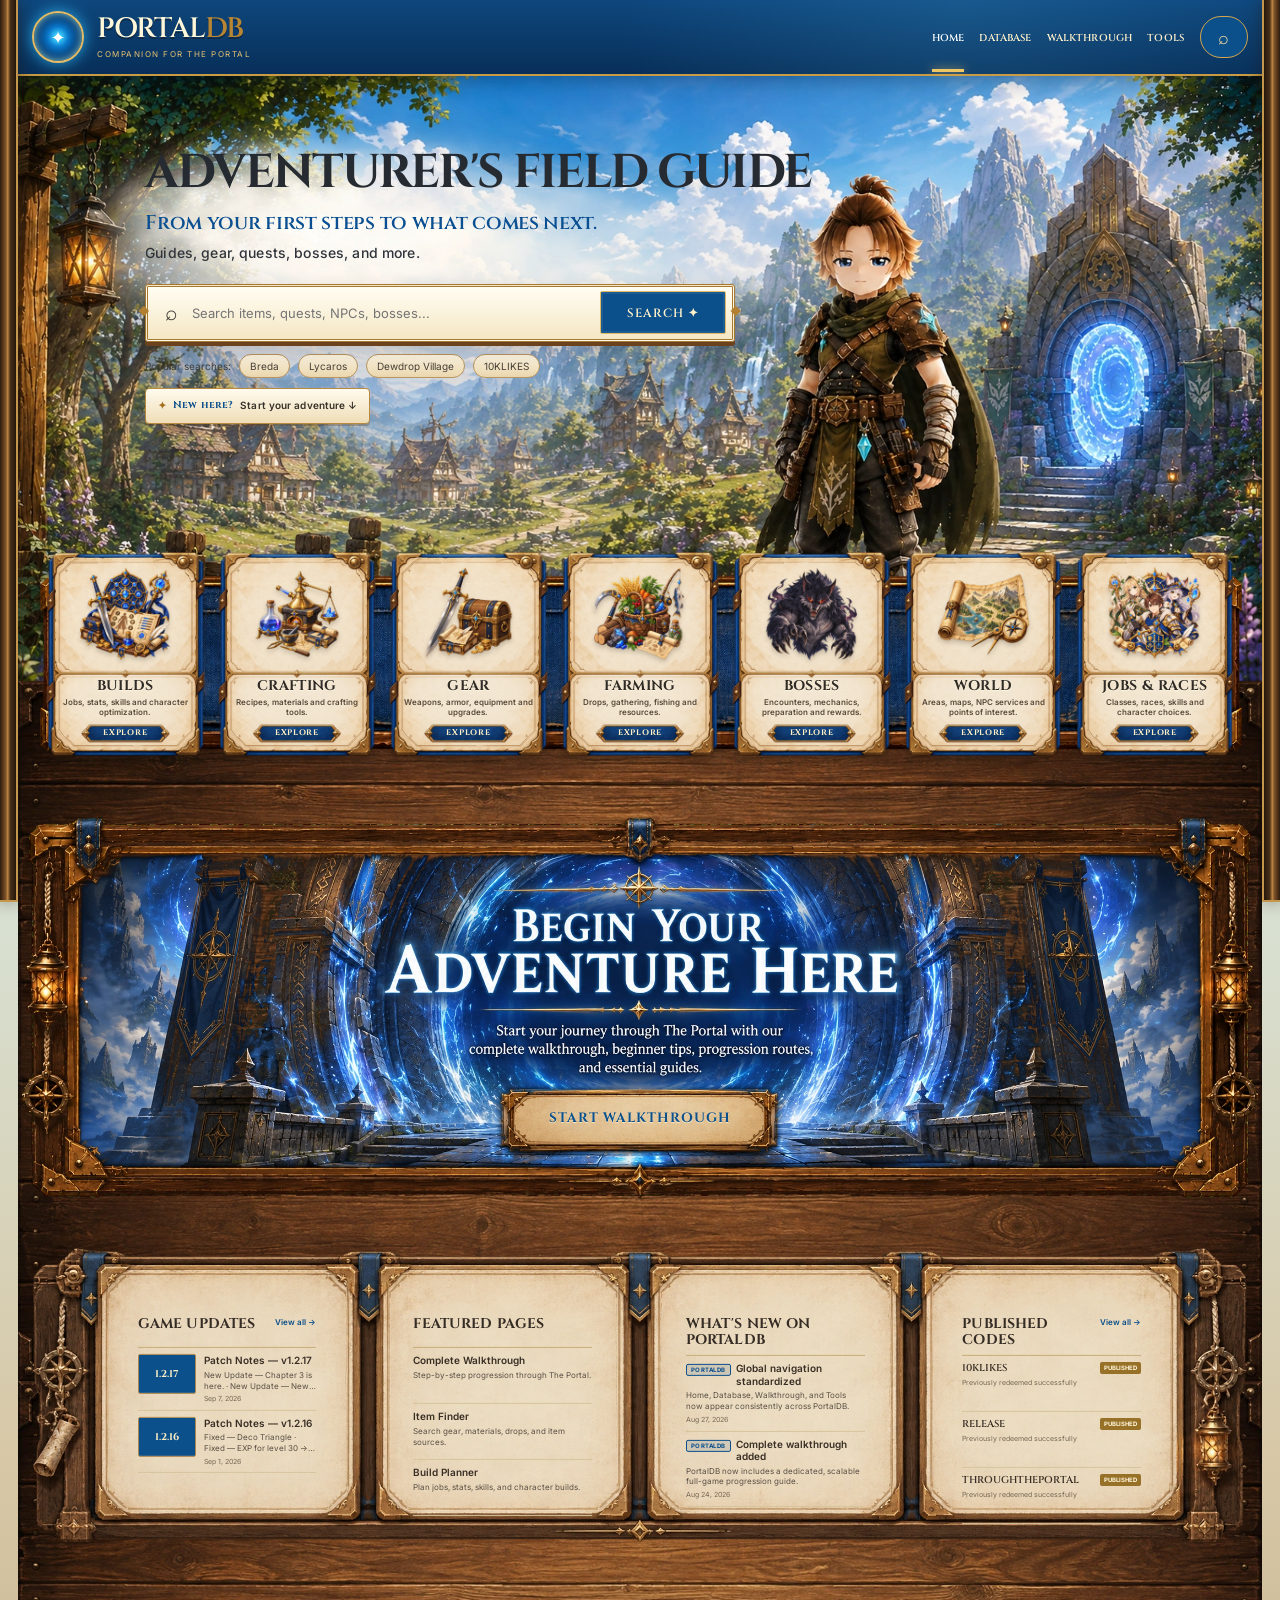
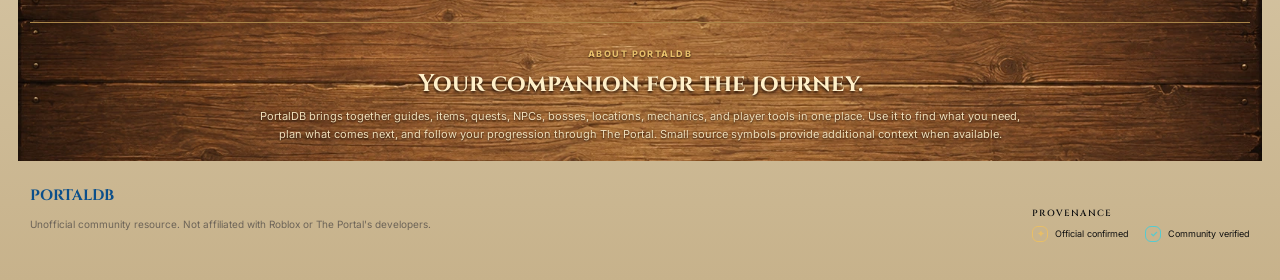
==== index.html @ bf38110c "Standardize PortalDB blue palette" ====
<!doctype html>
<html lang="en">
<head>
  <meta charset="utf-8" />
  <meta name="viewport" content="width=device-width,initial-scale=1" />
  <meta name="description" content="PortalDB — an unofficial community companion for The Portal on Roblox." />
  <title>PortalDB — The Portal Companion</title>
  <link rel="preconnect" href="https://fonts.googleapis.com"><link rel="preconnect" href="https://fonts.gstatic.com" crossorigin>
  <link href="https://fonts.googleapis.com/css2?family=Cinzel:wght@500;600;700&family=Inter:wght@400;500;600;700&display=swap" rel="stylesheet">
  <link rel="stylesheet" href="styles.css?v=20260910-blue-1" /><link rel="stylesheet" href="site-nav.css?v=20260827-global-nav-1" /><link rel="stylesheet" href="site-pages.css?v=20260819-fantasy-3" /><link rel="stylesheet" href="fantasy-theme.css?v=20260910-blue-1" /><link rel="stylesheet" href="home-fantasy.css?v=20260910-blue-1" /><link rel="stylesheet" href="home-responsive.css?v=20260826-independent-haze-1" /><link rel="stylesheet" href="home-category-art.css?v=20260819-4" />
  <link rel="stylesheet" href="layout-spacing.css?v=20260825-1" />
</head>
<body class="fantasy-home">
  <header class="topbar fantasy-topbar">
    <a class="brand" href="index.html"><span class="brand-emblem">✦</span><span class="brand-copy"><strong>PORTAL<span>DB</span></strong><small>COMPANION FOR THE PORTAL</small></span></a>
    <nav class="main-nav" aria-label="Primary"><a class="active" href="index.html">Home</a><a href="database.html">Database</a><a href="walkthrough.html">Walkthrough</a><a href="tools.html">Tools</a></nav>
    <button class="round-btn" id="focusSearch" aria-label="Focus search">⌕</button>
  </header>
  <main>
    <section class="fantasy-hero">
      <div class="hero-scene" aria-hidden="true"><img src="assets/home/portaldb-hero.webp?v=20260820-approved-1" alt="" /></div>
      <img class="hero-haze-layer" src="assets/home/hero-text-haze.webp?v=20260826-independent-haze-1" alt="" aria-hidden="true" />
      <div class="hero-copy shell">
        <div class="hero-copy-text">
          <h1>Adventurer's Field Guide</h1>
          <p class="hero-subtitle">From your first steps to what comes next.</p>
          <p class="hero-support">Guides, gear, quests, bosses, and more.</p>
        </div>
        <div class="search-shell"><span class="search-mark">⌕</span><input id="globalSearch" type="search" autocomplete="off" placeholder="Search items, quests, NPCs, bosses..." /><button id="searchButton">Search <span aria-hidden="true">✦</span></button></div>
        <div class="popular-searches"><span>Popular searches:</span><button data-query="Breda">Breda</button><button data-query="Lycaros">Lycaros</button><button data-query="Dewdrop Village">Dewdrop Village</button><button data-query="10KLIKES">10KLIKES</button></div>
        <a class="hero-onboarding-cue" href="#begin-adventure"><span class="hero-onboarding-symbol" aria-hidden="true">✦</span><strong>New here?</strong><span>Start your adventure ↓</span></a>
        <div id="searchResults" class="search-results hidden"></div>
      </div>
    </section>
    <div class="homepage-lower-stage">
    <section class="category-deck-shell shell" aria-label="Explore PortalDB">
      <!-- Future frame source: source-assets/artwork/ui/deck-frames/home-category-deck-frame.png; production: assets/home/ui/home-category-deck-frame.webp -->
      <img class="category-deck-art" src="assets/home/ui/home-category-deck-frame.webp?v=20260820-3" alt="" aria-hidden="true" />
      <div class="category-deck">
      <a class="field-card" href="build-planner.html"><span class="field-visual"><img src="assets/home/categories/builds.webp?v=20260825-approved-1" alt="" /></span><strong>Builds</strong><small>Jobs, stats, skills and character optimization.</small><b>Explore</b></a>
      <a class="field-card" href="crafting.html"><span class="field-visual"><img src="assets/home/categories/crafting.webp" alt="" /></span><strong>Crafting</strong><small>Recipes, materials and crafting tools.</small><b>Explore</b></a>
      <a class="field-card" href="item-finder.html"><span class="field-visual"><img src="assets/home/categories/items.webp" alt="" /></span><strong>Gear</strong><small>Weapons, armor, equipment and upgrades.</small><b>Explore</b></a>
      <a class="field-card" href="item-finder.html"><span class="field-visual"><img src="assets/home/categories/farming.webp?v=20260825-approved-1" alt="" /></span><strong>Farming</strong><small>Drops, gathering, fishing and resources.</small><b>Explore</b></a>
      <a class="field-card" href="database.html"><span class="field-visual"><img src="assets/home/categories/bosses.webp" alt="" /></span><strong>Bosses</strong><small>Encounters, mechanics, preparation and rewards.</small><b>Explore</b></a>
      <a class="field-card" href="database.html"><span class="field-visual"><img src="assets/home/categories/locations.webp" alt="" /></span><strong>World</strong><small>Areas, maps, NPC services and points of interest.</small><b>Explore</b></a>
      <a class="field-card" href="database.html"><span class="field-visual"><img src="assets/home/categories/jobs-races.webp?v=20260825-approved-1" alt="" /></span><strong>Jobs &amp; Races</strong><small>Classes, races, skills and character choices.</small><b>Explore</b></a>
      </div>
    </section>

    <section class="homepage-walkthrough-cta shell" id="begin-adventure" aria-label="PortalDB game walkthrough">
      <div class="homepage-walkthrough-cta-art">
        <img src="assets/home/portaldb-walkthrough-cta.webp?v=20260824-2" alt="PortalDB complete game walkthrough" />
        <a class="homepage-walkthrough-button" href="walkthrough.html" aria-label="Start the PortalDB complete game walkthrough">Start Walkthrough</a>
      </div>
    </section>
    <section class="homepage-info-board shell" aria-label="PortalDB highlights">
      <img class="homepage-info-board-art" src="assets/home/ui/homepage-info-board.webp?v=20260820-new-board-1" alt="" aria-hidden="true" />
      <div class="homepage-info-board-content">
      <article class="journal-panel updates-panel"><div class="board-panel-inner"><header><h2>Game Updates</h2><a href="database.html?category=patches">View all →</a></header><div id="gameUpdates" aria-live="polite"></div></div></article>
      <article class="journal-panel featured-pages-panel"><div class="board-panel-inner"><header><h2>Featured Pages</h2></header><nav class="featured-pages" aria-label="Featured PortalDB pages"><a class="featured-page-note" href="walkthrough.html"><strong>Complete Walkthrough</strong><p>Step-by-step progression through The Portal.</p></a><a class="featured-page-note" href="item-finder.html"><strong>Item Finder</strong><p>Search gear, materials, drops, and item sources.</p></a><a class="featured-page-note" href="build-planner.html"><strong>Build Planner</strong><p>Plan jobs, stats, skills, and character builds.</p></a></nav></div></article>
      <article class="journal-panel site-updates-panel"><div class="board-panel-inner"><header><h2>What's New on PortalDB</h2></header><div id="portaldbUpdates" class="portaldb-updates" aria-live="polite"></div></div></article>
      <article class="journal-panel codes-panel"><div class="board-panel-inner"><header><h2>Published Codes</h2><a href="database.html?category=codes">View all →</a></header><div class="code-note"><strong>10KLIKES</strong><span>PUBLISHED</span><small>Previously redeemed successfully</small></div><div class="code-note"><strong>RELEASE</strong><span>PUBLISHED</span><small>Previously redeemed successfully</small></div><div class="code-note"><strong>THROUGHTHEPORTAL</strong><span>PUBLISHED</span><small>Previously redeemed successfully</small></div></div></article>
      </div>
    </section>
    <section class="field-guide-note shell"><span class="panel-kicker">ABOUT PORTALDB</span><h2>Your companion for the journey.</h2><p>PortalDB brings together guides, items, quests, NPCs, bosses, locations, mechanics, and player tools in one place. Use it to find what you need, plan what comes next, and follow your progression through The Portal. Small source symbols provide additional context when available.</p></section>
    </div>
  </main>
  <footer class="footer shell"><div><strong>PORTALDB</strong><p>Unofficial community resource. Not affiliated with Roblox or The Portal's developers.</p></div><aside class="footer-provenance" aria-label="Provenance legend"><span class="footer-provenance-title">PROVENANCE</span><div class="footer-provenance-items"><span class="footer-provenance-item"><span class="verification-seal verification-official" aria-hidden="true">✦</span><span>Official confirmed</span></span><span class="footer-provenance-item"><span class="verification-seal verification-community" aria-hidden="true">✓</span><span>Community verified</span></span></div></aside></footer>
  <dialog id="entryDialog"><button id="dialogClose" class="dialog-close" aria-label="Close details">×</button><div id="dialogContent"></div></dialog>
<script src="app.js?v=20260910-blue-1"></script><script src="home-info-board.js?v=20260909-patch-feed-1"></script>
</body>
</html>
---- styles.css ----
:root{
  --portal-blue:#0b4f8b;
  --portal-gold:#c99b45;
  --portal-gold-light:#f0ce7b;
  --portal-parchment:#fff8e5;
  --portal-parchment-deep:#ead3a4;
  --portal-ink:#332b22;
  --portal-wood:#563616;
  --bg:#0b0a16;
  --bg2:#151027;
  --panel:rgba(19,16,35,.88);
  --panel2:rgba(26,20,45,.76);
  --line:rgba(232,190,103,.22);
  --line2:rgba(11,79,139,.26);
  --gold:#e8be67;
  --gold2:#ffe0a0;
  --purple:var(--portal-blue);
  --purple2:var(--portal-blue);
  --cream:#fff3dc;
  --text:#f6f0e8;
  --muted:#b9adc2;
  --green:#8dd9a7;
  --red:#e68c9d;
  --radius:18px;
  --shadow:0 24px 70px rgba(0,0,0,.42);
}
*{box-sizing:border-box}html{scroll-behavior:smooth}body{margin:0;color:var(--text);background:radial-gradient(circle at 50% -10%,rgba(11,79,139,.22),transparent 30%),linear-gradient(180deg,#0a0a14 0%,#0d0a19 55%,#090811 100%);font-family:Inter,system-ui,sans-serif}button,input{font:inherit}button{cursor:pointer}a{color:inherit;text-decoration:none}.shell{width:min(1240px,calc(100% - 36px));margin-inline:auto}.page-glow{position:fixed;pointer-events:none;filter:blur(90px);opacity:.25;border-radius:999px;z-index:-1}.page-glow-a{width:420px;height:420px;background:var(--portal-blue);right:-150px;top:320px}.page-glow-b{width:300px;height:300px;background:#b17337;left:-100px;top:760px}.topbar{margin-top:14px;height:74px;padding:0 18px;display:flex;align-items:center;gap:28px;position:relative;z-index:20;border:1px solid var(--line);border-radius:17px;background:rgba(12,10,24,.76);backdrop-filter:blur(18px);box-shadow:0 14px 40px rgba(0,0,0,.25)}.brand{display:flex;align-items:center;gap:12px;margin-right:auto}.brand-emblem{width:43px;height:43px;display:grid;place-items:center;border:1px solid var(--gold);border-radius:50%;color:var(--gold2);box-shadow:inset 0 0 18px rgba(11,79,139,.35),0 0 24px rgba(11,79,139,.18);background:radial-gradient(circle,rgba(11,79,139,.28),rgba(255,255,255,.02))}.brand-copy strong{display:block;font:600 23px/1 Cinzel,serif;letter-spacing:-.03em}.brand-copy strong span{color:var(--gold)}.brand-copy small{display:block;margin-top:5px;color:#bcae9f;letter-spacing:.19em;font-size:8px}.main-nav{display:flex;align-items:center;gap:24px}.main-nav a{position:relative;text-transform:uppercase;font-size:11px;font-weight:700;letter-spacing:.06em;color:#c8bfca}.main-nav a:hover,.main-nav a.active{color:var(--gold2)}.main-nav a.active:after{content:"";position:absolute;left:0;right:0;bottom:-26px;height:2px;background:var(--gold);box-shadow:0 0 12px rgba(232,190,103,.8)}.round-btn{width:40px;height:40px;border-radius:50%;border:1px solid var(--line);background:rgba(255,255,255,.03);color:var(--gold2)}.hero{min-height:660px;margin-top:18px;border:1px solid var(--line);border-radius:28px;overflow:hidden;position:relative;display:flex;align-items:center;box-shadow:var(--shadow);background:#161029}.hero-art{position:absolute;inset:0;overflow:hidden}.hero-art:before{content:"";position:absolute;inset:0;background:radial-gradient(circle at 64% 28%,rgba(11,79,139,.5),transparent 12%),linear-gradient(180deg,var(--portal-blue) 0%,var(--portal-blue) 28%,var(--portal-blue) 52%,var(--portal-blue) 100%)}.moon{position:absolute;width:120px;height:120px;border-radius:50%;background:#ffeac2;opacity:.7;top:76px;right:170px;box-shadow:0 0 70px rgba(255,226,174,.4)}.portal-ring{position:absolute;border-radius:50%;left:54%;top:26%;transform:translate(-50%,-50%);border:2px solid rgba(230,202,255,.65);box-shadow:0 0 30px rgba(11,79,139,.55),inset 0 0 25px rgba(11,79,139,.25)}.ring-1{width:210px;height:210px}.ring-2{width:154px;height:154px;border-style:dashed}.portal-core{position:absolute;left:54%;top:26%;width:18px;height:210px;transform:translate(-50%,-50%);background:linear-gradient(180deg,transparent,var(--portal-blue) 25%,var(--portal-blue) 55%,transparent);filter:blur(2px);box-shadow:0 0 28px rgba(11,79,139,.85)}.mountain{position:absolute;bottom:-80px;width:520px;height:360px;background:linear-gradient(145deg,var(--portal-blue),var(--portal-blue));clip-path:polygon(0 100%,16% 60%,25% 72%,44% 30%,58% 66%,75% 48%,100% 100%)}.mountain-a{left:0;opacity:.95}.mountain-b{right:-80px;transform:scaleX(-1);opacity:.85}.city{position:absolute;bottom:62px;width:300px;height:220px;background:linear-gradient(90deg,transparent 0 8%,var(--portal-blue) 8% 13%,transparent 13% 22%,var(--portal-blue) 22% 26%,transparent 26% 38%,var(--portal-blue) 38% 45%,transparent 45% 100%);opacity:.7}.city:before{content:"";position:absolute;left:70px;bottom:0;width:70px;height:180px;background:var(--portal-blue);clip-path:polygon(40% 0,60% 0,60% 18%,72% 18%,72% 100%,28% 100%,28% 18%,40% 18%)}.city-a{left:420px}.city-b{right:250px;transform:scale(.8)}.hero-character-placeholder{position:absolute;right:56px;bottom:34px;width:300px;height:470px;display:flex;align-items:flex-end;justify-content:center}.character-aura{position:absolute;inset:40px -10px 20px;border-radius:50%;background:radial-gradient(circle,rgba(11,79,139,.28),transparent 70%);filter:blur(18px)}.character-card{position:relative;width:220px;height:340px;padding:24px;display:flex;flex-direction:column;justify-content:flex-end;align-items:center;text-align:center;border:1px solid rgba(255,224,160,.35);border-radius:120px 120px 24px 24px;background:linear-gradient(180deg,rgba(30,26,52,.18),rgba(17,13,30,.72));box-shadow:inset 0 0 40px rgba(11,79,139,.16)}.character-card span{font:600 20px Cinzel,serif;color:var(--gold2)}.character-card small{margin-top:8px;color:#cbbfd4}.hero-overlay{position:absolute;inset:0;background:linear-gradient(90deg,rgba(8,8,18,.93) 0%,rgba(10,9,21,.76) 36%,rgba(10,9,21,.28) 68%,rgba(7,7,15,.2) 100%),linear-gradient(180deg,transparent 55%,rgba(10,8,20,.92) 100%)}.hero-content{position:relative;z-index:3;width:min(760px,68%);padding:70px 60px}.eyebrow{color:var(--gold);font-size:10px;font-weight:800;letter-spacing:.19em}h1,h2,h3,strong{font-family:Cinzel,serif}.hero h1{font-size:clamp(52px,6.7vw,90px);line-height:.95;letter-spacing:-.055em;margin:18px 0 22px}.hero h1 em{font-style:normal;color:var(--gold2);text-shadow:0 0 25px rgba(255,213,145,.16)}.hero-content>p{max-width:680px;color:#ded4df;font-size:16px;line-height:1.75}.hero-content>p strong{color:var(--gold2);font-family:Inter,sans-serif}.search-shell{width:min(720px,100%);height:66px;margin-top:30px;padding:6px 7px 6px 18px;display:flex;align-items:center;gap:12px;border-radius:999px;background:#fff7ec;border:1px solid rgba(255,255,255,.8);box-shadow:0 18px 35px rgba(0,0,0,.28)}.search-mark{font-size:25px;color:#382d49}.search-shell input{flex:1;min-width:0;border:0;outline:0;background:transparent;color:#2d2538;font-size:14px}.search-shell button{height:52px;padding:0 28px;border-radius:999px;border:1px solid rgba(255,224,160,.55);background:linear-gradient(180deg,var(--portal-blue),var(--portal-blue));color:#fff2db;text-transform:uppercase;font:600 12px Cinzel,serif;letter-spacing:.08em;box-shadow:inset 0 0 14px rgba(255,255,255,.1),0 0 20px rgba(11,79,139,.28)}.popular-searches{display:flex;align-items:center;gap:8px;flex-wrap:wrap;margin-top:14px;color:#b8adbb;font-size:11px}.popular-searches button{border:1px solid rgba(232,190,103,.25);background:rgba(18,14,31,.46);color:#ddd0d7;border-radius:999px;padding:6px 10px}.search-results{width:min(720px,100%);margin-top:10px;background:rgba(13,10,25,.96);border:1px solid var(--line);border-radius:14px;overflow:hidden;box-shadow:var(--shadow)}.hidden{display:none}.result-row{width:100%;display:flex;align-items:center;gap:12px;padding:13px 15px;border:0;border-bottom:1px solid rgba(255,255,255,.06);background:transparent;color:var(--text);text-align:left}.result-row:hover{background:rgba(11,79,139,.09)}.result-row:last-child{border-bottom:0}.result-type{min-width:66px;color:var(--gold);font-size:9px;font-weight:800;letter-spacing:.12em}.result-row strong{display:block;font-size:13px;font-family:Inter,sans-serif}.result-row small{display:block;color:var(--muted);margin-top:3px;font-size:11px}.category-strip{display:grid;grid-template-columns:repeat(6,1fr);gap:12px;margin-top:14px}.category-card{min-height:145px;padding:18px 14px;border-radius:14px;border:1px solid var(--line);color:var(--text);background:linear-gradient(180deg,rgba(35,27,55,.88),rgba(15,12,28,.92));position:relative;overflow:hidden}.category-card:before{content:"";position:absolute;inset:0;background:radial-gradient(circle at 50% 20%,rgba(232,190,103,.08),transparent 46%);opacity:0;transition:.2s}.category-card:hover:before{opacity:1}.category-card:hover{transform:translateY(-2px);border-color:rgba(232,190,103,.46)}.category-icon{display:block;color:var(--gold2);font-size:26px;margin-bottom:16px}.category-card strong{display:block;font-size:15px}.category-card small{display:block;color:#b5a8b8;font-size:10px;line-height:1.5;margin-top:6px}.content-grid{display:grid;grid-template-columns:1.2fr 1.2fr .85fr;gap:14px;margin-top:14px}.panel{border:1px solid var(--line);border-radius:16px;background:linear-gradient(180deg,rgba(24,19,40,.9),rgba(13,11,24,.94));box-shadow:inset 0 1px 0 rgba(255,255,255,.025)}.latest-panel,.featured-panel{padding:24px}.panel-heading{display:flex;justify-content:space-between;align-items:start;gap:16px;padding-bottom:16px;border-bottom:1px solid rgba(255,255,255,.07)}.panel-heading h2{font-size:22px;margin:5px 0 0}.panel-kicker{color:var(--gold);font-size:9px;font-weight:800;letter-spacing:.16em}.status-chip{padding:6px 8px;border-radius:999px;background:rgba(11,79,139,.13);border:1px solid var(--line2);color:var(--portal-blue);font-size:9px}.small-muted{font-size:10px;color:#95899c}.timeline-item{display:flex;gap:13px;padding:17px 0;border-bottom:1px solid rgba(255,255,255,.06)}.timeline-item:last-child{border-bottom:0}.timeline-icon{width:35px;height:35px;flex:0 0 auto;display:grid;place-items:center;border:1px solid var(--line);border-radius:10px;color:var(--gold)}.timeline-item strong{font-family:Inter,sans-serif;font-size:13px}.timeline-item p{margin:5px 0 0;color:var(--muted);font-size:11px;line-height:1.6}.entry-preview{display:grid;gap:10px;margin-top:15px}.preview-row{display:grid;grid-template-columns:42px 1fr auto;align-items:center;gap:12px;padding:11px 12px;border:1px solid rgba(255,255,255,.06);border-radius:11px;background:rgba(255,255,255,.02)}.preview-icon{width:42px;height:42px;display:grid;place-items:center;border-radius:9px;background:rgba(232,190,103,.08);color:var(--gold2)}.preview-row strong{font-family:Inter,sans-serif;font-size:12px}.preview-row small{display:block;color:var(--muted);font-size:10px;margin-top:3px}.preview-tag{font-size:9px;padding:5px 7px;border-radius:999px;border:1px solid rgba(255,255,255,.07);color:#a99faf}.right-stack{display:grid;gap:14px}.compact-panel{padding:21px}.compact-panel h3{font-size:20px;margin:8px 0 6px}.compact-panel p{font-size:11px;color:var(--muted);line-height:1.6}.compact-panel>small{display:block;color:#8e8395;margin-top:10px;font-size:9px}.meter{height:6px;border-radius:999px;background:rgba(255,255,255,.06);overflow:hidden;margin-top:15px}.meter span{display:block;height:100%;background:linear-gradient(90deg,var(--purple),var(--gold))}.confidence-list{display:grid;gap:10px;margin-top:18px;color:#c2b8c6;font-size:11px}.dot{display:inline-block;width:8px;height:8px;border-radius:50%;margin-right:8px}.dot.confirmed{background:var(--green)}.dot.community{background:var(--gold)}.dot.unknown{background:var(--red)}.section{padding-top:90px}.section-heading{text-align:center;max-width:720px;margin:0 auto 28px}.section-heading h2{font-size:clamp(32px,4vw,48px);margin:8px 0 10px}.section-heading p{color:var(--muted);font-size:13px;line-height:1.7}.tool-grid{display:grid;grid-template-columns:repeat(3,1fr);gap:14px}.tool-card{min-height:250px;padding:24px;border:1px solid var(--line);border-radius:16px;background:linear-gradient(180deg,rgba(28,21,46,.84),rgba(15,12,27,.92))}.tool-card>span{color:var(--gold);font:600 12px Cinzel,serif}.tool-card h3{font-size:24px;margin:28px 0 10px}.tool-card p{color:var(--muted);font-size:12px;line-height:1.7}.tool-card b{display:inline-block;margin-top:18px;font-size:9px;letter-spacing:.12em;color:var(--portal-blue)}.guide-row{display:grid;grid-template-columns:repeat(4,1fr);gap:12px}.guide-row article{padding:20px;border:1px solid var(--line);border-radius:14px;background:rgba(25,19,40,.72)}.guide-row span{display:block;color:var(--gold);font-size:8px;font-weight:800;letter-spacing:.15em;margin-bottom:18px}.guide-row strong{font-size:16px;line-height:1.4}.footer{padding:90px 0 38px;margin-top:20px;display:flex;align-items:end;justify-content:space-between;gap:30px;color:#867c8b;font-size:10px}.footer strong{color:var(--gold2);font-size:15px}.footer p{max-width:570px;line-height:1.6}dialog{width:min(620px,calc(100% - 30px));border:1px solid var(--line);border-radius:18px;padding:0;color:var(--text);background:#120e20;box-shadow:var(--shadow)}dialog::backdrop{background:rgba(3,2,8,.76);backdrop-filter:blur(6px)}.dialog-close{position:absolute;right:14px;top:14px;width:34px;height:34px;border:1px solid var(--line);border-radius:50%;background:rgba(255,255,255,.03);color:var(--gold2)}.dialog-body{padding:30px}.dialog-body .type{color:var(--gold);font-size:9px;font-weight:800;letter-spacing:.15em}.dialog-body h2{font-size:30px;margin:8px 0}.dialog-body p{color:var(--muted);line-height:1.7}.meta-grid{display:grid;grid-template-columns:repeat(3,1fr);gap:10px;margin-top:20px}.meta-box{padding:12px;border:1px solid rgba(255,255,255,.07);border-radius:10px}.meta-box small{display:block;color:#817687;font-size:8px;letter-spacing:.12em;margin-bottom:5px}.meta-box strong{font-family:Inter,sans-serif;font-size:11px}@media(max-width:1000px){.main-nav{display:none}.hero-content{width:76%;padding:55px 38px}.hero-character-placeholder{right:-20px;opacity:.7}.category-strip{grid-template-columns:repeat(3,1fr)}.content-grid{grid-template-columns:1fr 1fr}.right-stack{grid-column:1/-1;grid-template-columns:1fr 1fr}.guide-row{grid-template-columns:repeat(2,1fr)}}@media(max-width:700px){.shell{width:min(100% - 20px,1240px)}.topbar{height:58px;padding:0 12px}.brand-emblem{width:36px;height:36px}.brand-copy small{display:none}.round-btn{width:34px;height:34px}.brand-copy strong{font-size:19px}.hero{min-height:690px}.hero-content{width:100%;padding:44px 22px;align-self:flex-end}.hero-overlay{background:linear-gradient(180deg,rgba(8,8,18,.26) 0%,rgba(8,8,18,.72) 42%,rgba(8,8,18,.96) 100%)}.hero-character-placeholder{top:44px;right:5px;bottom:auto;height:300px;width:210px;opacity:.55}.character-card{width:150px;height:230px}.hero h1{font-size:50px}.search-shell{height:58px;padding-left:14px}.search-shell button{height:46px;padding:0 18px}.category-strip{grid-template-columns:repeat(2,1fr)}.content-grid{grid-template-columns:1fr}.right-stack{grid-column:auto;grid-template-columns:1fr}.tool-grid,.guide-row{grid-template-columns:1fr}.footer{flex-direction:column;align-items:flex-start}.meta-grid{grid-template-columns:1fr}}
---- site-nav.css ----
.main-nav {
  gap: clamp(24px, 3vw, 42px);
}

.main-nav a {
  white-space: nowrap;
}

.tool-topbar {
  margin-top: 18px;
  margin-bottom: 26px;
}

.tool-page-brand {
  min-width: max-content;
}

@media (max-width: 1000px) {
  .topbar .main-nav {
    display: flex;
  }
}

@media (max-width: 760px) {
  .topbar,
  .tool-topbar {
    height: auto;
    min-height: 74px;
    align-items: center;
    gap: 12px 18px;
    flex-wrap: wrap;
    padding-block: 10px;
  }

  .topbar .main-nav,
  .tool-topbar .main-nav {
    order: 3;
    width: 100%;
    justify-content: center;
    gap: clamp(18px, 7vw, 34px);
    overflow-x: auto;
    padding: 4px 0 6px;
  }

  .topbar .main-nav a,
  .tool-topbar .main-nav a {
    flex: 0 0 auto;
  }
}
---- site-pages.css ----
.page-shell{padding:54px 0 90px}
.page-hero{padding:52px 0 28px}
.page-hero h1{margin:8px 0 12px;font-size:clamp(38px,6vw,68px);line-height:1.02}
.page-hero p{max-width:820px;color:var(--muted);font-size:13px;line-height:1.8}
.page-grid{display:grid;grid-template-columns:repeat(3,minmax(0,1fr));gap:14px}
.page-card{display:block;min-height:150px;padding:20px;color:var(--portal-ink,var(--text));text-decoration:none;border:1px solid rgba(151,105,40,.48);border-radius:11px;background:linear-gradient(180deg,var(--portal-parchment,#fff8e5),var(--portal-parchment-deep,#ead3a4));box-shadow:0 6px 16px rgba(80,54,22,.13)}
.page-card:hover{border-color:var(--portal-blue,#0b4f8b);transform:translateY(-1px)}
.page-card span{display:block;color:var(--gold);font-size:9px;font-weight:800;letter-spacing:.11em;text-transform:uppercase}
.page-card h3{margin:9px 0 7px;font-size:21px}
.page-card p{margin:0;color:#655b4e;font-size:11px;line-height:1.6}
.home-summary{display:grid;grid-template-columns:1fr;gap:18px;padding:22px 0 8px}
.summary-panel{padding:24px;border:1px solid rgba(151,105,40,.48);border-radius:11px;background:var(--portal-parchment,#fff8e5);box-shadow:0 6px 16px rgba(80,54,22,.13)}
.summary-panel h2{margin:7px 0 10px;font-size:28px}
.summary-panel p{color:#655b4e;font-size:12px;line-height:1.75}
.summary-points{display:grid;gap:10px;margin-top:16px}
.summary-point{padding:11px 12px;color:var(--portal-ink,#332b22);font-size:11px;border:1px solid rgba(151,105,40,.3);border-radius:7px;background:#f8edd1}
.summary-point b{color:var(--gold2)}
.home-actions{display:grid;grid-template-columns:repeat(4,minmax(0,1fr));gap:12px;padding:24px 0 0}
.home-action{display:block;padding:16px;color:var(--portal-ink,#332b22);text-decoration:none;border:1px solid rgba(151,105,40,.42);border-radius:9px;background:#f8edd1}
.home-action:hover{border-color:var(--portal-blue,#0b4f8b)}
.home-action strong{display:block;margin-bottom:6px}
.home-action small{color:var(--muted);line-height:1.5}
.subnav-note{margin-top:18px;color:var(--muted);font-size:10px}
.topbar .main-nav a{text-decoration:none}
.page-search{max-width:840px;margin:22px 0 8px}
.tool-launch-grid{display:grid;grid-template-columns:repeat(2,minmax(0,1fr));gap:16px;margin-top:22px}
.tool-launch{display:block;padding:24px;color:var(--portal-ink,#332b22);text-decoration:none;border:1px solid rgba(151,105,40,.5);border-radius:11px;background:linear-gradient(180deg,var(--portal-parchment,#fff8e5),var(--portal-parchment-deep,#ead3a4));box-shadow:0 6px 16px rgba(80,54,22,.14)}
.tool-launch h2{margin:8px 0}
.tool-launch p{color:#655b4e;font-size:11px;line-height:1.65}
.tool-launch b{display:inline-block;margin-top:14px;color:var(--portal-blue,#0b4f8b);font-size:10px}
.page-footer-space{height:18px}

@media(max-width:900px){
  .page-grid{grid-template-columns:repeat(2,minmax(0,1fr))}
  .home-actions{grid-template-columns:repeat(2,minmax(0,1fr))}
  .tool-launch-grid{grid-template-columns:1fr}
}

@media(max-width:600px){
  .page-grid,.home-actions{grid-template-columns:1fr}
  .page-hero{padding-top:32px}
  .summary-panel{padding:18px}
}
---- fantasy-theme.css ----
:root{--portal-blue:#0b4f8b;--portal-gold:#c99b45;--portal-gold-light:#f0ce7b;--portal-parchment:#fff8e5;--portal-parchment-deep:#ead3a4;--portal-ink:#332b22;--portal-wood:#563616;--bg:#e5ddc8;--bg2:#d8ccb0;--panel:#fff8e7;--panel2:#f3e4c3;--line:rgba(143,102,43,.42);--line2:rgba(11,79,139,.3);--gold:#b78635;--gold2:#79531d;--purple:var(--portal-blue);--purple2:var(--portal-blue);--cream:#fff9e8;--text:#2f2a25;--muted:#6c6256;--green:#3c8150;--red:#a34f4f;--shadow:0 16px 42px rgba(74,52,26,.2)}
body:not(.fantasy-home){background:radial-gradient(circle at 75% 0,rgba(11,79,139,.2),transparent 26%),linear-gradient(180deg,#dbe7e1 0,#e9e1cd 34%,#dfd3b9 100%);color:var(--text)}body:not(.fantasy-home):before{content:"";position:fixed;inset:0;z-index:-2;opacity:.22;background:repeating-linear-gradient(7deg,transparent 0 8px,rgba(91,64,31,.035) 9px 10px)}body:not(.fantasy-home) .page-glow{opacity:.12}.topbar:not(.fantasy-topbar){border:1px solid #bb914a;background:linear-gradient(180deg,#104b80,#082f59);box-shadow:0 6px 18px rgba(10,44,76,.24)}.topbar:not(.fantasy-topbar) .brand-copy strong{color:#fff8df}.topbar:not(.fantasy-topbar) .brand-copy small{color:#e1c27e}.topbar:not(.fantasy-topbar) .main-nav a{color:#e9dfc9}.topbar:not(.fantasy-topbar) .main-nav a:hover,.topbar:not(.fantasy-topbar) .main-nav a.active{color:#fff5d7}.topbar:not(.fantasy-topbar) .brand-emblem{background:radial-gradient(circle,var(--portal-blue),var(--portal-blue) 45%,#082f59);border-color:#d7ac5b;box-shadow:0 0 14px rgba(45,185,239,.65)}.page-hero h1{color:var(--portal-blue)}.page-hero p{color:#5d5c58}.page-card,.tool-launch,.summary-panel,.panel,.tool-card,.guide-row article{border-color:#a98349;background:linear-gradient(rgba(255,249,230,.95),rgba(238,221,184,.97));box-shadow:0 5px 14px rgba(72,49,23,.14);color:#322c26}.page-card:hover,.tool-launch:hover{border-color:var(--portal-blue);transform:translateY(-2px)}.page-card p,.tool-launch p,.summary-panel p,.section-heading p,.timeline-item p,.compact-panel p,.tool-card p{color:#665e53}.page-card span,.panel-kicker{color:#956824}.home-action{border-color:#b18a4d;background:#f9efd8;color:#342c24}.home-action small{color:#6c6254}.search-shell{border:2px solid #ae8240;background:#fff9e8}.search-shell button{background:linear-gradient(180deg,var(--portal-blue),var(--portal-blue))}.search-results{background:#fff9e8;border-color:#aa7f3f}.result-row{color:#342d25;border-color:#d7c49d}.result-row:hover{background:rgba(11,79,139,.12)}.result-row small{color:#6e6559}dialog{color:#302a25;background:#fff8e7;border-color:#a87d3f}dialog::backdrop{background:rgba(7,25,40,.66)}.dialog-body p{color:#675f55}.meta-box{border-color:#ccb587;background:#f5e7c9}.meta-box small{color:#7a6851}.dialog-close{border-color:#a17a43;background:var(--portal-blue);color:#fff3ce}.footer{color:#71685e}.footer strong{color:var(--portal-blue)}
@media(max-width:760px){body:not(.fantasy-home) .topbar .main-nav{display:flex;overflow-x:auto;width:100%;order:3;padding:5px 0}.topbar:not(.fantasy-topbar){height:auto;min-height:62px;flex-wrap:wrap;padding:9px 12px}.topbar:not(.fantasy-topbar) .main-nav a.active:after{bottom:-5px}}


/* Shared field-guide surfaces for internal tools and data pages. */
body:not(.fantasy-home) .craft-card,
body:not(.fantasy-home) .planner-panel,
body:not(.fantasy-home) .quest-shell,
body:not(.fantasy-home) .finder-shell{border-color:#a98349;border-radius:12px;background:linear-gradient(180deg,var(--portal-parchment),#efdfba);color:var(--portal-ink);box-shadow:0 8px 22px rgba(72,49,23,.16)}
body:not(.fantasy-home) .craft-head,
body:not(.fantasy-home) .craft-controls,
body:not(.fantasy-home) .quest-head,
body:not(.fantasy-home) .quest-tabs,
body:not(.fantasy-home) .finder-head,
body:not(.fantasy-home) .finder-controls{border-color:rgba(151,105,40,.28);background:rgba(255,248,229,.58)}
body:not(.fantasy-home) .craft-head h1,
body:not(.fantasy-home) .planner-title h1,
body:not(.fantasy-home) .planner-panel h2,
body:not(.fantasy-home) .quest-head h2,
body:not(.fantasy-home) .quest-chapter-head h3,
body:not(.fantasy-home) .quest-part-title h4,
body:not(.fantasy-home) .finder-head h2,
body:not(.fantasy-home) .finder-card h3{color:var(--portal-blue)}
body:not(.fantasy-home) .craft-head p,
body:not(.fantasy-home) .craft-empty p,
body:not(.fantasy-home) .planner-title p,
body:not(.fantasy-home) .stat-effects,
body:not(.fantasy-home) .impact span,
body:not(.fantasy-home) .snapshot,
body:not(.fantasy-home) .quest-head p,
body:not(.fantasy-home) .quest-meta-line,
body:not(.fantasy-home) .quest-part-title small,
body:not(.fantasy-home) .finder-head p,
body:not(.fantasy-home) .finder-card>p{color:#665e53}
body:not(.fantasy-home) .craft-controls select,
body:not(.fantasy-home) .craft-controls input,
body:not(.fantasy-home) .planner-field select,
body:not(.fantasy-home) .planner-field input,
body:not(.fantasy-home) .slot select,
body:not(.fantasy-home) .skill-grid select,
body:not(.fantasy-home) .finder-controls input,
body:not(.fantasy-home) .finder-controls select{border-color:#aa8245;border-radius:7px;background:#fffaf0;color:var(--portal-ink)}
body:not(.fantasy-home) .craft-controls button,
body:not(.fantasy-home) .stat-controls button,
body:not(.fantasy-home) .planner-actions button,
body:not(.fantasy-home) .finder-controls button{border-color:#a77c3b;border-radius:7px;background:#f7e9c8;color:var(--portal-blue)}
body:not(.fantasy-home) .planner-actions button.primary{background:linear-gradient(180deg,var(--portal-blue),var(--portal-blue));color:#fff8e5}
body:not(.fantasy-home) .craft-empty,
body:not(.fantasy-home) .craft-panel,
body:not(.fantasy-home) .stat-row,
body:not(.fantasy-home) .planner-note,
body:not(.fantasy-home) .slot,
body:not(.fantasy-home) .impact,
body:not(.fantasy-home) .snapshot,
body:not(.fantasy-home) .quest-chapter-head,
body:not(.fantasy-home) .quest-part,
body:not(.fantasy-home) .future-chapters,
body:not(.fantasy-home) .relationship-panel,
body:not(.fantasy-home) .relationship-facts>div,
body:not(.fantasy-home) .finder-card{border-color:rgba(151,105,40,.3);border-radius:8px;background:rgba(255,250,235,.55);color:var(--portal-ink)}
body:not(.fantasy-home) .craft-line,
body:not(.fantasy-home) .planner-note,
body:not(.fantasy-home) .slot span,
body:not(.fantasy-home) .quest-objective,
body:not(.fantasy-home) .quest-flow,
body:not(.fantasy-home) .quest-reward,
body:not(.fantasy-home) .relationship-facts strong,
body:not(.fantasy-home) .finder-line{color:#554b3f}
body:not(.fantasy-home) .quest-part-header,
body:not(.fantasy-home) .quest-content,
body:not(.fantasy-home) .finder-results{border-color:rgba(151,105,40,.24)}
body:not(.fantasy-home) .quest-tab,
body:not(.fantasy-home) .quest-link,
body:not(.fantasy-home) .relationship-links button{border-color:rgba(151,105,40,.38);background:#f7e9c8;color:var(--portal-blue)}
body:not(.fantasy-home) .quest-tab.active{border-color:var(--portal-blue);background:var(--portal-blue);color:#0b4f8b}
---- home-fantasy.css ----
:root{--fantasy-gold:#c99b45;--fantasy-gold-light:#f0ce7b;--parchment:#fff8e5;--parchment-deep:#ead3a4;--ink:#332b22;--leather:#69441f;--wood:#563616}
.homepage-lower-stage{position:relative;z-index:6;isolation:isolate;display:flow-root}.homepage-lower-stage:before{content:"";position:absolute;z-index:-1;top:235px;right:18px;bottom:0;left:18px;pointer-events:none;background-color:#4a2916;background-image:url('assets/home/ui/homepage-wood-background.webp?v=20260820-1');background-position:center top;background-repeat:repeat-y;background-size:100% auto}.homepage-lower-stage>.field-guide-note{position:relative;z-index:1}.homepage-lower-stage>.field-guide-note .panel-kicker{color:#e6bd6a;text-shadow:0 1px 2px #2c1608}.homepage-lower-stage>.field-guide-note h2{color:#fff0c9;text-shadow:0 2px 3px #2b1508}.homepage-lower-stage>.field-guide-note p{color:#f0dfba;text-shadow:0 1px 2px #2b1508}
*{box-sizing:border-box}.fantasy-home{position:relative;overflow-x:hidden;background:linear-gradient(180deg,#d8e8df 0 40%,#d7c7a6 78%,#c7b28b);color:#172846}.fantasy-home .shell{width:min(1500px,calc(100% - 72px))}.fantasy-home:before,.fantasy-home:after{content:"";position:fixed;z-index:60;top:0;bottom:0;width:16px;pointer-events:none;background:linear-gradient(90deg,#2d1b0c,#7c5128 35%,#bd8442 48%,#493018 64%,#24170b);box-shadow:0 0 0 2px #c5974e,0 0 18px rgba(36,23,11,.6)}.fantasy-home:before{left:0}.fantasy-home:after{right:0;transform:scaleX(-1)}
.fantasy-topbar{width:100%;height:76px;margin:0;padding:0 max(32px,calc((100% - 1500px)/2));gap:28px;border:0;border-bottom:2px solid var(--fantasy-gold);border-radius:0;background:linear-gradient(180deg,#0e477d,#082f59);box-shadow:0 5px 20px rgba(5,31,55,.34)}.fantasy-topbar:before{content:"";position:absolute;inset:0;background:radial-gradient(circle at 75% 0,rgba(66,161,211,.2),transparent 35%);pointer-events:none}.fantasy-topbar .brand{position:relative;flex:0 0 auto;margin-right:auto;gap:13px}.fantasy-topbar .brand-emblem{width:52px;height:52px;font-size:18px;color:#fff;border:2px solid #e1bd6b;background:radial-gradient(circle,#fff 0 3%,#3ed1ff 8%,#0a78ca 30%,#053d78 57%,#081f3d 70%);box-shadow:inset 0 0 8px #85e6ff,0 0 15px rgba(45,194,255,.8)}.fantasy-topbar .brand-copy strong{font-size:28px;color:#fff7d9;text-shadow:0 2px 0 #102a44}.fantasy-topbar .brand-copy small{margin-top:6px;color:#e5c171;font-size:8px}.fantasy-topbar .main-nav{position:relative;display:flex;gap:27px;margin-left:auto;scrollbar-width:none}.fantasy-topbar .main-nav::-webkit-scrollbar{display:none}.fantasy-topbar .main-nav a{padding:29px 0 27px;color:#fff0cb;font:600 11px Cinzel,serif;white-space:nowrap;letter-spacing:.015em}.fantasy-topbar .main-nav a:hover,.fantasy-topbar .main-nav a.active{color:#fff}.fantasy-topbar .main-nav a.active:after{bottom:0;height:3px;background:#efc665;box-shadow:0 0 10px rgba(239,198,101,.8)}.fantasy-topbar .round-btn{position:relative;width:48px;height:42px;border-color:#d4a54d;border-radius:22px;background:var(--portal-blue);color:#ffe1a0;font-size:18px}
.fantasy-hero{position:relative;z-index:5;isolation:isolate;height:445px;overflow:visible;background:var(--portal-blue)}.hero-scene{position:absolute;z-index:0;inset:0 0 auto;height:min(56.28vw,900px);overflow:hidden;pointer-events:none}.hero-scene img{display:block;width:100%;height:auto;max-width:none;pointer-events:none}.fantasy-hero:before,.fantasy-hero:after{content:none}.hero-copy{position:relative;z-index:3;padding-top:64px}.hero-copy .eyebrow{color:#8e611e;font-size:10px;letter-spacing:.2em}.hero-copy h1{width:660px;margin:10px 0 7px;color:#262a31;font-size:clamp(50px,4.25vw,68px);line-height:.96;letter-spacing:-.045em;text-transform:uppercase}.hero-copy h1 span,.hero-copy h1 em{display:block;white-space:nowrap}.hero-copy h1 em{color:var(--portal-blue);font-style:normal}.hero-copy>p{margin:13px 0 0;color:#343640;font:600 16px Cinzel,serif}.hero-copy>p strong{color:var(--portal-blue)}.fantasy-home .search-shell{position:relative;width:590px;height:58px;margin-top:20px;padding:5px 6px 5px 17px;border:3px double #a77830;border-radius:3px;background:linear-gradient(180deg,#fffdf2,#f5e7c5);box-shadow:0 4px 0 #6b421d,0 9px 22px rgba(49,35,19,.2)}.fantasy-home .search-shell:before,.fantasy-home .search-shell:after{content:"◆";position:absolute;top:17px;color:#b18033;font-size:11px}.fantasy-home .search-shell:before{left:-10px}.fantasy-home .search-shell:after{right:-10px}.fantasy-home .search-mark{color:#332e2a;font-size:21px}.fantasy-home .search-shell input{font-size:13px}.fantasy-home .search-shell button{height:43px;padding:0 26px;border:1px solid #e0bb67;border-radius:2px;background:linear-gradient(180deg,var(--portal-blue),var(--portal-blue));box-shadow:inset 0 0 0 2px rgba(255,255,255,.08);color:#fff1ca}.fantasy-home .popular-searches{margin-top:12px;color:#3f3e3a;font-size:10px}.fantasy-home .popular-searches button{padding:5px 10px;border:1px solid #b9955f;border-radius:12px;background:linear-gradient(#fff8e5,#ead6ad);color:#474139}.fantasy-home .search-results{position:absolute;z-index:30;width:590px;margin-top:8px;border-color:#a77b3b;border-radius:3px;background:#fff9e8;color:#302b26}.fantasy-home .result-row{color:#332d25;border-color:#d9c59c}.fantasy-home .result-row:hover{background:rgba(11,79,139,.12)}.fantasy-home .result-row small{color:#675f54}
.category-deck-shell{position:relative;z-index:8;isolation:isolate;margin-top:100px;padding:12px 14px;overflow:visible}.category-deck-art{position:absolute;z-index:0;top:58%;left:0;width:100%;height:auto;display:block;pointer-events:none;transform:translateY(-50%)}.category-deck{position:relative;z-index:1;display:grid;grid-template-columns:repeat(7,minmax(0,1fr));gap:9px}.category-deck>.field-card{z-index:1}.field-card{position:relative;min-width:0;height:205px;padding:0 10px 10px;display:flex;flex-direction:column;align-items:center;overflow:hidden;text-align:center;color:#392d22;border:3px double #9d743c;border-radius:2px;background:linear-gradient(rgba(255,250,232,.97),rgba(236,215,175,.98)),repeating-linear-gradient(10deg,transparent 0 7px,rgba(107,73,31,.05) 8px 9px);box-shadow:0 4px 0 #785022,0 6px 10px rgba(40,25,12,.25);transition:transform .18s,border-color .18s}.field-card:before,.field-card:after{content:"";position:absolute;top:4px;width:10px;height:10px;border:1px solid #a97835;background:#d8b167;transform:rotate(45deg)}.field-card:before{left:4px}.field-card:after{right:4px}.field-card:hover{transform:translateY(-5px);border-color:#e0b65c}.field-visual{width:calc(100% + 20px);height:102px;flex:0 0 102px;margin-bottom:5px;overflow:hidden;border-bottom:2px solid #b98c43;background:#d8e2d4}.field-visual img{width:100%;height:100%;display:block;object-fit:cover}.field-visual.npc-category-art{background:radial-gradient(circle,#e8e2c7,#a8c9cb)}.field-visual.npc-category-art img{object-fit:contain;object-position:center 13%}.field-card strong{font:600 18px/1.05 Cinzel,serif;text-transform:uppercase}.field-card small{margin-top:4px;min-height:28px;color:#554a3f;font:500 9px/1.35 Inter,sans-serif}.field-card b{margin-top:auto;padding:4px 13px;border:1px solid #d2a856;border-radius:2px;background:var(--portal-blue);color:#fff0ca;font:600 8px Cinzel,serif;text-transform:uppercase;letter-spacing:.07em}
.homepage-info-board{--info-board-content-width:17.052%;--info-board-inner-padding:16px;--board-heading-size:14px;--board-title-size:10px;--board-support-size:8px;--board-meta-size:7px;--board-badge-size:6px;--board-row-padding:6px;--board-row-min-height:56px;position:relative;z-index:7;isolation:isolate;aspect-ratio:1672/610;margin-top:clamp(89px,8.8vw,140px);overflow:visible}
.homepage-info-board-art{position:absolute;z-index:0;top:-21.3%;left:0;width:100%;height:auto;display:block;pointer-events:none}
.homepage-info-board-content{position:absolute;z-index:1;inset:0;display:block;transform:translateY(-12%)}
.journal-panel{position:absolute;width:var(--info-board-content-width);min-width:0;display:flex;justify-content:center;overflow:visible;padding:0;color:#352d25;border:0;border-radius:0;background:transparent;box-shadow:none}
.board-panel-inner{width:100%;height:100%;padding:14px var(--info-board-inner-padding)}
.journal-panel header{min-height:32px;display:flex;align-items:flex-start;justify-content:space-between;gap:8px;padding:0 0 7px;border-bottom:1px solid #c9ad79}
.journal-panel h2{min-width:0;margin:0;color:#352d25;font:700 var(--board-heading-size)/1.15 Cinzel,serif;letter-spacing:.01em;text-transform:uppercase;overflow-wrap:anywhere}
.journal-panel header a{flex:0 0 auto;padding-top:2px;color:var(--portal-blue);font:600 8px/1.2 Inter,sans-serif}
.update-note,.portaldb-update-note,.featured-page-note,.code-note{min-height:var(--board-row-min-height);padding:var(--board-row-padding) 0;border:0;border-bottom:1px solid #d7c49d;border-radius:0;background:transparent}
.update-note{display:grid;grid-template-columns:58px minmax(0,1fr);align-items:start;gap:8px}
.note-art{height:40px;display:grid;place-items:center;border:1px solid #a98650;border-radius:2px;background:linear-gradient(145deg,var(--portal-blue),var(--portal-blue));color:#fff0c5;font:700 10px/1 Cinzel,serif}
.update-note strong,.portaldb-update-note strong,.featured-page-note strong,.code-note strong{display:block;min-width:0;color:#382e25;font:600 var(--board-title-size)/1.25 Inter,sans-serif;overflow-wrap:anywhere}
.update-note p,.portaldb-update-note p,.featured-page-note p{display:-webkit-box;margin:3px 0 0;overflow:hidden;color:#594f44;font:400 var(--board-support-size)/1.35 Inter,sans-serif;-webkit-box-orient:vertical;-webkit-line-clamp:2}
.update-note small,.portaldb-update-note>time,.code-note small,.honesty-note{color:#776956;font:400 var(--board-meta-size)/1.35 Inter,sans-serif}
.update-note small{display:block;margin-top:3px}
.featured-pages{display:grid}
.featured-page-note{display:block;color:#3b3127}
.featured-page-note:hover strong{color:var(--portal-blue)}
.portaldb-updates{display:grid}
.portaldb-update-note{display:block;color:#3b3127}
.portaldb-update-note:hover strong{color:var(--portal-blue)}
.portaldb-update-heading{display:flex;align-items:baseline;gap:5px;min-width:0}
.portaldb-update-heading b{flex:0 0 auto;padding:2px 4px;border:1px solid var(--portal-blue);border-radius:2px;background:rgba(11,79,139,.12);color:var(--portal-blue);font:700 var(--board-badge-size)/1 Inter,sans-serif;letter-spacing:.08em}
.portaldb-update-note p{margin-top:3px}
.portaldb-update-note>time{display:block;margin-top:3px}
.portaldb-updates-empty{margin:10px 0;color:#786c5c;font:400 8px/1.4 Inter,sans-serif}
.code-note{display:grid;grid-template-columns:minmax(0,1fr) auto;align-content:start;align-items:start;gap:3px 6px}
.code-note strong{font-family:Cinzel,serif}
.code-note span{position:static;grid-column:2;grid-row:1;padding:3px 4px;border-radius:2px;background:#987129;color:#fff5d7;font:700 var(--board-badge-size)/1 Inter,sans-serif;white-space:nowrap}
.code-note small{display:block;grid-column:1/-1;grid-row:2}
.codes-panel .honesty-note{margin:6px 0 0}
.honesty-note{overflow-wrap:anywhere}
/* Individually measured parchment safe areas in the 1672px board master. */
.updates-panel{left:8.068%;top:22.62%;height:60.82%}.featured-pages-panel{left:30.371%;top:22.62%;height:60.82%}.site-updates-panel{left:52.408%;top:22.62%;height:60.82%}.codes-panel{left:74.783%;top:22.62%;height:60.82%}
.homepage-walkthrough-cta{position:relative;z-index:7;margin-top:clamp(88px,calc(16.67% - 118px),152px);background:transparent}.homepage-walkthrough-cta-art{position:relative;background:transparent}.homepage-walkthrough-cta-art>img{display:block;width:100%;height:auto;pointer-events:none}.homepage-walkthrough-button{position:absolute;left:39.65%;top:72.75%;display:flex;align-items:center;justify-content:center;width:20.7%;height:10.7%;padding:0;border:0;background:transparent;color:var(--portal-blue);font:700 clamp(6px,1.05vw,17px)/1 Cinzel,serif;letter-spacing:.07em;text-align:center;text-decoration:none;text-transform:uppercase;text-shadow:0 1px rgba(255,248,216,.7);transition:color .18s ease,text-shadow .18s ease,transform .18s ease}.homepage-walkthrough-button:hover{color:var(--portal-blue);text-shadow:0 0 8px rgba(11,79,139,.5);transform:translateY(-1px)}.homepage-walkthrough-button:focus-visible{outline:2px solid var(--portal-blue);outline-offset:-3px;border-radius:5px;color:var(--portal-blue)}.field-guide-note{margin-top:16px;padding:18px 22px;text-align:center;border-top:1px solid #a98549}.field-guide-note h2{margin:7px 0;color:var(--portal-blue)}.field-guide-note p{max-width:760px;margin:0 auto;color:#56544f;line-height:1.65;font-size:11px}.fantasy-home .footer{margin-top:0;padding-top:24px;color:#6d6458}.fantasy-home .footer strong{color:var(--portal-blue)}
.fantasy-hero{height:370px}.hero-copy{padding-top:74px;padding-left:clamp(54px,9vw,150px)}.field-card{height:195px}
@media(max-width:1280px){.fantasy-topbar{gap:16px}.fantasy-topbar .main-nav{gap:15px}.fantasy-topbar .main-nav a{font-size:10px}.fantasy-home .shell{width:min(1220px,calc(100% - 52px))}.field-card strong{font-size:15px}.field-card small{font-size:8px}}
@media(max-width:980px){.fantasy-topbar{height:auto;min-height:70px;flex-wrap:wrap;padding:8px 24px}.fantasy-topbar .main-nav{order:3;width:100%;display:flex;overflow-x:auto;padding:3px 0}.fantasy-topbar .main-nav a{padding:8px 0 6px}.fantasy-topbar .main-nav a.active:after{bottom:0}.fantasy-hero{height:475px}.hero-copy h1{font-size:50px}.category-deck-shell{margin-top:40px}.category-deck-art{top:145px}.category-deck{grid-template-columns:repeat(4,1fr)}.field-card{height:190px}.homepage-info-board{aspect-ratio:auto;padding:12px;border:1px solid #9d7d4b;background:#d8c295}.homepage-info-board-art{display:none}.homepage-info-board-content{position:relative;inset:auto;grid-template-columns:1fr 1fr;gap:1px;background:#b59b6f}.journal-panel{padding:0;background:linear-gradient(rgba(255,249,230,.98),rgba(239,222,188,.99))}.journal-panel .board-panel-inner{width:100%;height:auto;padding:14px 16px}}
@media(max-width:700px){.fantasy-home:before,.fantasy-home:after{width:6px}.fantasy-home .shell{width:calc(100% - 20px)}.fantasy-topbar{padding:8px 12px}.fantasy-topbar .brand-emblem{width:42px;height:42px}.fantasy-topbar .brand-copy strong{font-size:21px}.fantasy-topbar .brand-copy small{display:block;font-size:7px}.fantasy-topbar .round-btn{width:40px}.fantasy-hero{height:560px}.hero-scene{height:295px;background-color:#dfe6d5}.hero-scene img{position:absolute;top:0;left:50%;width:auto;height:295px;transform:translateX(-56%)}.hero-copy{padding-top:300px}.hero-copy .eyebrow{font-size:8px}.hero-copy h1{width:auto;margin-top:8px;font-size:clamp(34px,10.5vw,46px)}.hero-copy h1 span,.hero-copy h1 em{white-space:normal}.hero-copy>p{font-size:12px}.fantasy-home .search-shell,.fantasy-home .search-results{width:100%}.fantasy-home .search-shell{height:54px;margin-top:16px}.fantasy-home .search-shell button{height:39px;padding:0 14px}.category-deck-shell{margin-top:16px;padding:9px 8px}.category-deck-art{top:70px}.category-deck{grid-template-columns:repeat(2,1fr);gap:8px}.field-card{height:180px}.field-visual{height:88px;flex-basis:88px}.field-card strong{font-size:15px}.homepage-info-board{padding:8px}.homepage-info-board-content{grid-template-columns:1fr}.journal-panel{border-bottom:1px solid #b59b6f}.journal-panel:last-child{border-bottom:0}.field-guide-note{margin-top:28px;padding:22px 10px}}
@media(max-width:980px){.homepage-info-board{margin-top:12px}.homepage-info-board-content{display:grid;transform:none}.journal-panel,.updates-panel,.featured-pages-panel,.site-updates-panel,.codes-panel{position:static;width:auto;height:auto;padding:0;overflow:visible}.homepage-walkthrough-cta{margin-top:16px}.homepage-lower-stage:before{top:185px;right:10px;left:10px;background-size:auto 941px}}
@media(max-width:700px){.field-guide-note{margin-top:14px;padding:16px 10px}.homepage-lower-stage:before{top:140px;right:8px;left:8px}}
@media(min-width:981px){.fantasy-home .homepage-info-board,.fantasy-home .homepage-walkthrough-cta{width:min(1528px,calc(100% - 44px))}.homepage-info-board+.field-guide-note{margin-top:calc(16px - 7.78%)}}
.homepage-lower-stage{pointer-events:none}.homepage-lower-stage>*{pointer-events:auto}.hero-onboarding-cue{position:relative;z-index:4;display:inline-flex;align-items:center;gap:7px;min-height:36px;margin-top:10px;padding:7px 12px;border:1px solid #b88a40;border-radius:4px;background:linear-gradient(180deg,#fffbee,#efddb7);box-shadow:0 2px 0 rgba(104,65,28,.34);color:#353028;font:600 10px/1.25 Inter,sans-serif;letter-spacing:.01em;pointer-events:auto;cursor:pointer;transition:background .18s ease,border-color .18s ease,box-shadow .18s ease,color .18s ease}.hero-onboarding-cue strong{color:var(--portal-blue);font:700 10px/1.25 Cinzel,serif}.hero-onboarding-symbol{color:#a66f20}.hero-onboarding-cue:hover{border-color:#9d6f28;background:linear-gradient(180deg,#fffef7,#f5e6c5);box-shadow:0 2px 0 rgba(104,65,28,.34),0 0 10px rgba(190,139,54,.22)}.hero-onboarding-cue:focus-visible{outline:3px solid var(--portal-blue);outline-offset:3px}.homepage-walkthrough-cta{scroll-margin-top:32px}
@media(max-width:700px){.fantasy-hero{height:610px}.hero-onboarding-cue{max-width:100%;min-height:42px;flex-wrap:wrap;gap:3px 7px;margin-top:9px;padding:7px 10px}.hero-onboarding-cue .hero-onboarding-symbol{align-self:flex-start;margin-top:1px}.homepage-walkthrough-cta{scroll-margin-top:20px}}
@media(prefers-reduced-motion:reduce){html{scroll-behavior:auto}.hero-onboarding-cue{transition:none}}
---- home-responsive.css ----
.fantasy-hero:has(.search-results:not(.hidden)){z-index:12}

.hero-haze-layer{
  position:absolute;
  z-index:1;
  top:35px;
  left:6.5%;
  width:820px;
  height:285px;
  display:block;
  object-fit:fill;
  pointer-events:none;
  user-select:none;
}

.hero-copy-text{
  width:760px;
  max-width:100%;
}
.hero-copy-text h1{
  width:100%;
  margin:0;
  color:#262a31;
  font:700 clamp(44px,3.7vw,58px)/.98 Cinzel,serif;
  letter-spacing:-.04em;
  text-transform:uppercase;
}
.hero-copy-text .hero-subtitle{
  margin:14px 0 0;
  color:#0a4f91;
  font:600 20px/1.25 Cinzel,serif;
  letter-spacing:-.015em;
}
.hero-copy-text .hero-support{
  margin:8px 0 0;
  color:#30343a;
  font:500 14px/1.45 Inter,sans-serif;
  letter-spacing:.01em;
}

/* Reclaim the decorative wood canvas below each surface so the three homepage props read as one stack. */
@media(min-width:981px){
  .category-deck-shell{margin-top:88px}
  .homepage-walkthrough-cta{z-index:9;margin-top:clamp(24px,3.3vw,52px)}
  .homepage-info-board{z-index:10;margin-top:clamp(28px,4vw,64px)}
}

@media(min-width:701px) and (max-width:980px){
  .hero-haze-layer{
    top:42px;
    left:4.5%;
    width:min(760px,94%);
    height:275px;
  }
}

@media(max-width:700px){
  .hero-haze-layer{
    top:288px;
    left:3%;
    width:96%;
    height:205px;
  }
  .fantasy-home .hero-copy{padding-left:0}
  .hero-copy-text h1{font-size:clamp(34px,10vw,42px);line-height:1}
  .hero-copy-text .hero-subtitle{margin-top:11px;font-size:17px;line-height:1.3}
  .hero-copy-text .hero-support{margin-top:7px;font-size:12px;line-height:1.4}
}
---- home-category-art.css ----
/* Shared production presentation for all seven homepage category cards. */
.category-deck .field-card {
  position: relative;
  display: block;
  aspect-ratio: 1086 / 1448;
  height: auto !important;
  min-height: 0;
  padding: 0;
  overflow: visible;
  border: 0;
  border-radius: 0;
  background: url("assets/home/category-card-frame.webp") center / 100% 100% no-repeat;
  color: #392d22;
  text-align: center;
  box-shadow: none;
  filter: drop-shadow(0 5px 5px rgba(35, 24, 13, .32));
  transition: transform .18s ease, filter .18s ease;
}

.category-deck .field-card::before,
.category-deck .field-card::after {
  content: none;
}

.category-deck .field-card:hover,
.category-deck .field-card:focus-visible {
  transform: translateY(-4px);
  filter: drop-shadow(0 9px 8px rgba(35, 24, 13, .4)) drop-shadow(0 0 5px rgba(219, 176, 92, .3));
}

.category-deck .field-card:focus-visible {
  outline: 3px solid #f4d184;
  outline-offset: 3px;
}

.category-deck .field-visual {
  position: absolute;
  top: 5.8%;
  right: 10%;
  left: 10%;
  width: auto;
  height: 49%;
  margin: 0;
  padding: 1.5% 3% 4%;
  display: grid;
  place-items: center;
  overflow: hidden;
  border: 0;
  background: transparent;
}

.category-deck .field-visual img {
  width: 88%;
  height: 88%;
  max-width: 88%;
  max-height: 88%;
  display: block;
  object-fit: contain;
  object-position: center 46%;
  filter: drop-shadow(0 3px 2px rgba(52, 35, 18, .22));
}

.category-deck .field-card strong {
  position: absolute;
  top: 61.5%;
  right: 9%;
  left: 9%;
  color: #2f2a25;
  font: 700 clamp(14px, 1.05vw, 18px) / 1 Cinzel, serif;
  letter-spacing: .025em;
  text-transform: uppercase;
  text-shadow: 0 1px rgba(255, 249, 224, .85);
}

.category-deck .field-card small {
  position: absolute;
  top: 69.5%;
  right: 10%;
  left: 10%;
  min-height: 0;
  margin: 0;
  color: #594a3a;
  font: 600 clamp(8px, .58vw, 10px) / 1.35 Inter, sans-serif;
}

.category-deck .field-card b {
  position: absolute;
  top: 83.2%;
  right: 15%;
  bottom: auto;
  left: 15%;
  height: 6.1%;
  margin: 0;
  padding: 0;
  display: grid;
  place-items: center;
  border: 0;
  border-radius: 0;
  background: transparent;
  box-shadow: none;
  color: #fff0ca;
  font: 700 clamp(8px, .55vw, 10px) / 1 Cinzel, serif;
  letter-spacing: .09em;
  text-transform: uppercase;
  text-shadow: 0 1px 1px #143a58;
}

@media (max-width: 700px) {
  .category-deck .field-card {
    filter: drop-shadow(0 4px 4px rgba(35, 24, 13, .28));
  }

  .category-deck .field-card strong {
    font-size: clamp(13px, 4vw, 16px);
  }

  .category-deck .field-card small {
    font-size: clamp(7.5px, 2.3vw, 9px);
  }

  .category-deck .field-card b {
    font-size: clamp(8px, 2.35vw, 9px);
  }
}
---- layout-spacing.css ----
/* Site-wide rhythm rules. See docs/standards/layout-spacing.md. */
.page-shell {
  padding-block: clamp(36px, 3.75vw, 54px) clamp(64px, 6.25vw, 90px);
}

/* Avoid adding a second full viewport below the persistent page header. */
.craft-page,
.planner-page {
  min-height: calc(100vh - 88px);
}

.future-chapters {
  margin-top: clamp(44px, 5vw, 72px);
  padding-top: clamp(30px, 3vw, 42px);
}

@media (max-width: 650px) {
  .walkthrough-hero {
    padding-inline: 16px;
  }

  .walkthrough-hero > div {
    min-width: 0;
  }

  .walkthrough-hero h1 {
    font-size: clamp(29px, 9vw, 40px);
  }
}
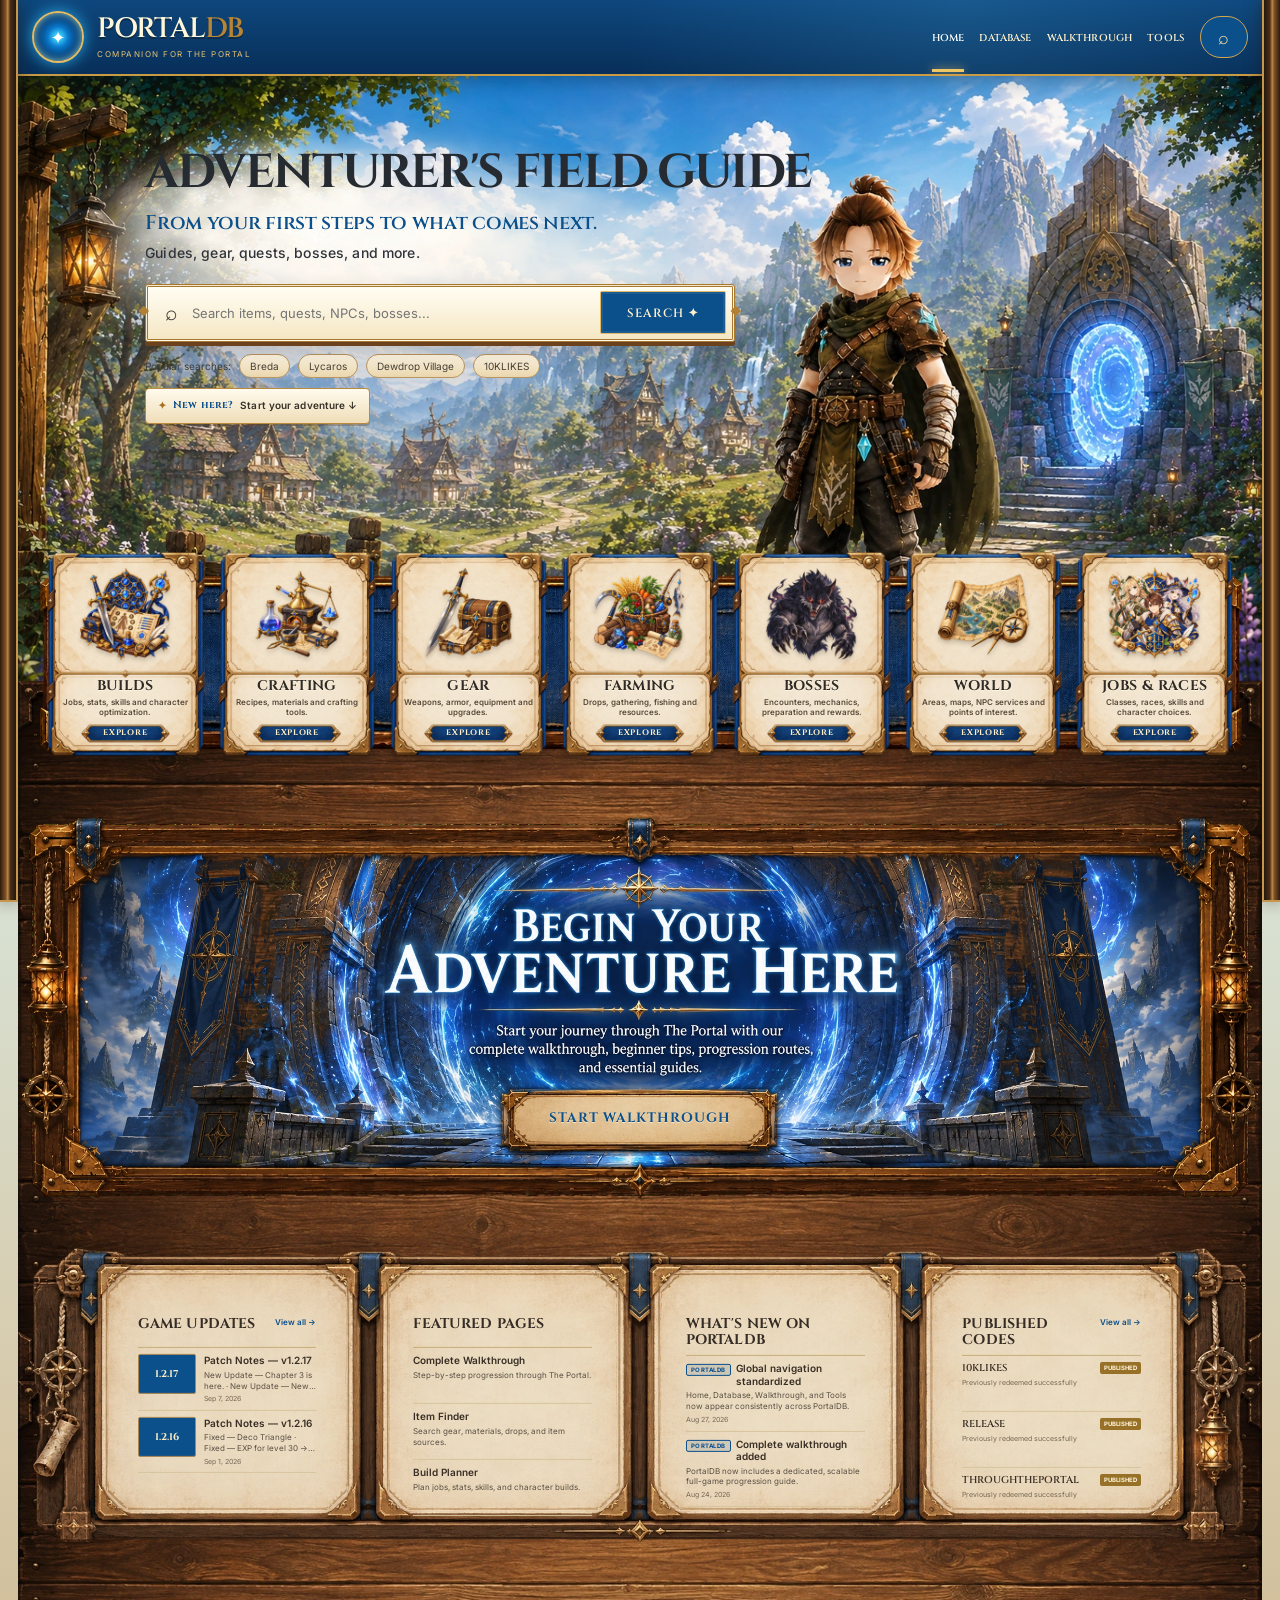
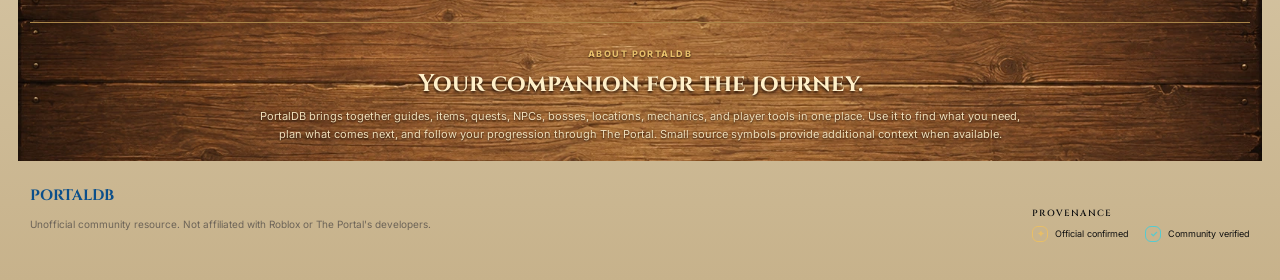
==== commit 686bd330: "Enforce canonical PortalDB blue site-wide" ====
--- a/index.html
+++ b/index.html
@@ -7,7 +7,7 @@
   <title>PortalDB — The Portal Companion</title>
   <link rel="preconnect" href="https://fonts.googleapis.com"><link rel="preconnect" href="https://fonts.gstatic.com" crossorigin>
   <link href="https://fonts.googleapis.com/css2?family=Cinzel:wght@500;600;700&family=Inter:wght@400;500;600;700&display=swap" rel="stylesheet">
-  <link rel="stylesheet" href="styles.css?v=20260910-blue-1" /><link rel="stylesheet" href="site-nav.css?v=20260827-global-nav-1" /><link rel="stylesheet" href="site-pages.css?v=20260819-fantasy-3" /><link rel="stylesheet" href="fantasy-theme.css?v=20260910-blue-1" /><link rel="stylesheet" href="home-fantasy.css?v=20260910-blue-1" /><link rel="stylesheet" href="home-responsive.css?v=20260826-independent-haze-1" /><link rel="stylesheet" href="home-category-art.css?v=20260819-4" />
+  <link rel="stylesheet" href="styles.css?v=20260910-blue-enforcement-1" /><link rel="stylesheet" href="site-nav.css?v=20260827-global-nav-1" /><link rel="stylesheet" href="site-pages.css?v=20260819-fantasy-3" /><link rel="stylesheet" href="fantasy-theme.css?v=20260910-blue-enforcement-1" /><link rel="stylesheet" href="home-fantasy.css?v=20260910-blue-enforcement-1" /><link rel="stylesheet" href="home-responsive.css?v=20260910-blue-enforcement-1" /><link rel="stylesheet" href="home-category-art.css?v=20260910-blue-enforcement-1" />
   <link rel="stylesheet" href="layout-spacing.css?v=20260825-1" />
 </head>
 <body class="fantasy-home">
@@ -67,6 +67,6 @@
   </main>
   <footer class="footer shell"><div><strong>PORTALDB</strong><p>Unofficial community resource. Not affiliated with Roblox or The Portal's developers.</p></div><aside class="footer-provenance" aria-label="Provenance legend"><span class="footer-provenance-title">PROVENANCE</span><div class="footer-provenance-items"><span class="footer-provenance-item"><span class="verification-seal verification-official" aria-hidden="true">✦</span><span>Official confirmed</span></span><span class="footer-provenance-item"><span class="verification-seal verification-community" aria-hidden="true">✓</span><span>Community verified</span></span></div></aside></footer>
   <dialog id="entryDialog"><button id="dialogClose" class="dialog-close" aria-label="Close details">×</button><div id="dialogContent"></div></dialog>
-<script src="app.js?v=20260910-blue-1"></script><script src="home-info-board.js?v=20260909-patch-feed-1"></script>
+<script src="app.js?v=20260910-blue-enforcement-1"></script><script src="home-info-board.js?v=20260909-patch-feed-1"></script>
 </body>
 </html>
--- a/styles.css
+++ b/styles.css
@@ -14,8 +14,8 @@
   --line2:rgba(11,79,139,.26);
   --gold:#e8be67;
   --gold2:#ffe0a0;
-  --purple:var(--portal-blue);
-  --purple2:var(--portal-blue);
+  
+  
   --cream:#fff3dc;
   --text:#f6f0e8;
   --muted:#b9adc2;
@@ -24,4 +24,4 @@
   --radius:18px;
   --shadow:0 24px 70px rgba(0,0,0,.42);
 }
-*{box-sizing:border-box}html{scroll-behavior:smooth}body{margin:0;color:var(--text);background:radial-gradient(circle at 50% -10%,rgba(11,79,139,.22),transparent 30%),linear-gradient(180deg,#0a0a14 0%,#0d0a19 55%,#090811 100%);font-family:Inter,system-ui,sans-serif}button,input{font:inherit}button{cursor:pointer}a{color:inherit;text-decoration:none}.shell{width:min(1240px,calc(100% - 36px));margin-inline:auto}.page-glow{position:fixed;pointer-events:none;filter:blur(90px);opacity:.25;border-radius:999px;z-index:-1}.page-glow-a{width:420px;height:420px;background:var(--portal-blue);right:-150px;top:320px}.page-glow-b{width:300px;height:300px;background:#b17337;left:-100px;top:760px}.topbar{margin-top:14px;height:74px;padding:0 18px;display:flex;align-items:center;gap:28px;position:relative;z-index:20;border:1px solid var(--line);border-radius:17px;background:rgba(12,10,24,.76);backdrop-filter:blur(18px);box-shadow:0 14px 40px rgba(0,0,0,.25)}.brand{display:flex;align-items:center;gap:12px;margin-right:auto}.brand-emblem{width:43px;height:43px;display:grid;place-items:center;border:1px solid var(--gold);border-radius:50%;color:var(--gold2);box-shadow:inset 0 0 18px rgba(11,79,139,.35),0 0 24px rgba(11,79,139,.18);background:radial-gradient(circle,rgba(11,79,139,.28),rgba(255,255,255,.02))}.brand-copy strong{display:block;font:600 23px/1 Cinzel,serif;letter-spacing:-.03em}.brand-copy strong span{color:var(--gold)}.brand-copy small{display:block;margin-top:5px;color:#bcae9f;letter-spacing:.19em;font-size:8px}.main-nav{display:flex;align-items:center;gap:24px}.main-nav a{position:relative;text-transform:uppercase;font-size:11px;font-weight:700;letter-spacing:.06em;color:#c8bfca}.main-nav a:hover,.main-nav a.active{color:var(--gold2)}.main-nav a.active:after{content:"";position:absolute;left:0;right:0;bottom:-26px;height:2px;background:var(--gold);box-shadow:0 0 12px rgba(232,190,103,.8)}.round-btn{width:40px;height:40px;border-radius:50%;border:1px solid var(--line);background:rgba(255,255,255,.03);color:var(--gold2)}.hero{min-height:660px;margin-top:18px;border:1px solid var(--line);border-radius:28px;overflow:hidden;position:relative;display:flex;align-items:center;box-shadow:var(--shadow);background:#161029}.hero-art{position:absolute;inset:0;overflow:hidden}.hero-art:before{content:"";position:absolute;inset:0;background:radial-gradient(circle at 64% 28%,rgba(11,79,139,.5),transparent 12%),linear-gradient(180deg,var(--portal-blue) 0%,var(--portal-blue) 28%,var(--portal-blue) 52%,var(--portal-blue) 100%)}.moon{position:absolute;width:120px;height:120px;border-radius:50%;background:#ffeac2;opacity:.7;top:76px;right:170px;box-shadow:0 0 70px rgba(255,226,174,.4)}.portal-ring{position:absolute;border-radius:50%;left:54%;top:26%;transform:translate(-50%,-50%);border:2px solid rgba(230,202,255,.65);box-shadow:0 0 30px rgba(11,79,139,.55),inset 0 0 25px rgba(11,79,139,.25)}.ring-1{width:210px;height:210px}.ring-2{width:154px;height:154px;border-style:dashed}.portal-core{position:absolute;left:54%;top:26%;width:18px;height:210px;transform:translate(-50%,-50%);background:linear-gradient(180deg,transparent,var(--portal-blue) 25%,var(--portal-blue) 55%,transparent);filter:blur(2px);box-shadow:0 0 28px rgba(11,79,139,.85)}.mountain{position:absolute;bottom:-80px;width:520px;height:360px;background:linear-gradient(145deg,var(--portal-blue),var(--portal-blue));clip-path:polygon(0 100%,16% 60%,25% 72%,44% 30%,58% 66%,75% 48%,100% 100%)}.mountain-a{left:0;opacity:.95}.mountain-b{right:-80px;transform:scaleX(-1);opacity:.85}.city{position:absolute;bottom:62px;width:300px;height:220px;background:linear-gradient(90deg,transparent 0 8%,var(--portal-blue) 8% 13%,transparent 13% 22%,var(--portal-blue) 22% 26%,transparent 26% 38%,var(--portal-blue) 38% 45%,transparent 45% 100%);opacity:.7}.city:before{content:"";position:absolute;left:70px;bottom:0;width:70px;height:180px;background:var(--portal-blue);clip-path:polygon(40% 0,60% 0,60% 18%,72% 18%,72% 100%,28% 100%,28% 18%,40% 18%)}.city-a{left:420px}.city-b{right:250px;transform:scale(.8)}.hero-character-placeholder{position:absolute;right:56px;bottom:34px;width:300px;height:470px;display:flex;align-items:flex-end;justify-content:center}.character-aura{position:absolute;inset:40px -10px 20px;border-radius:50%;background:radial-gradient(circle,rgba(11,79,139,.28),transparent 70%);filter:blur(18px)}.character-card{position:relative;width:220px;height:340px;padding:24px;display:flex;flex-direction:column;justify-content:flex-end;align-items:center;text-align:center;border:1px solid rgba(255,224,160,.35);border-radius:120px 120px 24px 24px;background:linear-gradient(180deg,rgba(30,26,52,.18),rgba(17,13,30,.72));box-shadow:inset 0 0 40px rgba(11,79,139,.16)}.character-card span{font:600 20px Cinzel,serif;color:var(--gold2)}.character-card small{margin-top:8px;color:#cbbfd4}.hero-overlay{position:absolute;inset:0;background:linear-gradient(90deg,rgba(8,8,18,.93) 0%,rgba(10,9,21,.76) 36%,rgba(10,9,21,.28) 68%,rgba(7,7,15,.2) 100%),linear-gradient(180deg,transparent 55%,rgba(10,8,20,.92) 100%)}.hero-content{position:relative;z-index:3;width:min(760px,68%);padding:70px 60px}.eyebrow{color:var(--gold);font-size:10px;font-weight:800;letter-spacing:.19em}h1,h2,h3,strong{font-family:Cinzel,serif}.hero h1{font-size:clamp(52px,6.7vw,90px);line-height:.95;letter-spacing:-.055em;margin:18px 0 22px}.hero h1 em{font-style:normal;color:var(--gold2);text-shadow:0 0 25px rgba(255,213,145,.16)}.hero-content>p{max-width:680px;color:#ded4df;font-size:16px;line-height:1.75}.hero-content>p strong{color:var(--gold2);font-family:Inter,sans-serif}.search-shell{width:min(720px,100%);height:66px;margin-top:30px;padding:6px 7px 6px 18px;display:flex;align-items:center;gap:12px;border-radius:999px;background:#fff7ec;border:1px solid rgba(255,255,255,.8);box-shadow:0 18px 35px rgba(0,0,0,.28)}.search-mark{font-size:25px;color:#382d49}.search-shell input{flex:1;min-width:0;border:0;outline:0;background:transparent;color:#2d2538;font-size:14px}.search-shell button{height:52px;padding:0 28px;border-radius:999px;border:1px solid rgba(255,224,160,.55);background:linear-gradient(180deg,var(--portal-blue),var(--portal-blue));color:#fff2db;text-transform:uppercase;font:600 12px Cinzel,serif;letter-spacing:.08em;box-shadow:inset 0 0 14px rgba(255,255,255,.1),0 0 20px rgba(11,79,139,.28)}.popular-searches{display:flex;align-items:center;gap:8px;flex-wrap:wrap;margin-top:14px;color:#b8adbb;font-size:11px}.popular-searches button{border:1px solid rgba(232,190,103,.25);background:rgba(18,14,31,.46);color:#ddd0d7;border-radius:999px;padding:6px 10px}.search-results{width:min(720px,100%);margin-top:10px;background:rgba(13,10,25,.96);border:1px solid var(--line);border-radius:14px;overflow:hidden;box-shadow:var(--shadow)}.hidden{display:none}.result-row{width:100%;display:flex;align-items:center;gap:12px;padding:13px 15px;border:0;border-bottom:1px solid rgba(255,255,255,.06);background:transparent;color:var(--text);text-align:left}.result-row:hover{background:rgba(11,79,139,.09)}.result-row:last-child{border-bottom:0}.result-type{min-width:66px;color:var(--gold);font-size:9px;font-weight:800;letter-spacing:.12em}.result-row strong{display:block;font-size:13px;font-family:Inter,sans-serif}.result-row small{display:block;color:var(--muted);margin-top:3px;font-size:11px}.category-strip{display:grid;grid-template-columns:repeat(6,1fr);gap:12px;margin-top:14px}.category-card{min-height:145px;padding:18px 14px;border-radius:14px;border:1px solid var(--line);color:var(--text);background:linear-gradient(180deg,rgba(35,27,55,.88),rgba(15,12,28,.92));position:relative;overflow:hidden}.category-card:before{content:"";position:absolute;inset:0;background:radial-gradient(circle at 50% 20%,rgba(232,190,103,.08),transparent 46%);opacity:0;transition:.2s}.category-card:hover:before{opacity:1}.category-card:hover{transform:translateY(-2px);border-color:rgba(232,190,103,.46)}.category-icon{display:block;color:var(--gold2);font-size:26px;margin-bottom:16px}.category-card strong{display:block;font-size:15px}.category-card small{display:block;color:#b5a8b8;font-size:10px;line-height:1.5;margin-top:6px}.content-grid{display:grid;grid-template-columns:1.2fr 1.2fr .85fr;gap:14px;margin-top:14px}.panel{border:1px solid var(--line);border-radius:16px;background:linear-gradient(180deg,rgba(24,19,40,.9),rgba(13,11,24,.94));box-shadow:inset 0 1px 0 rgba(255,255,255,.025)}.latest-panel,.featured-panel{padding:24px}.panel-heading{display:flex;justify-content:space-between;align-items:start;gap:16px;padding-bottom:16px;border-bottom:1px solid rgba(255,255,255,.07)}.panel-heading h2{font-size:22px;margin:5px 0 0}.panel-kicker{color:var(--gold);font-size:9px;font-weight:800;letter-spacing:.16em}.status-chip{padding:6px 8px;border-radius:999px;background:rgba(11,79,139,.13);border:1px solid var(--line2);color:var(--portal-blue);font-size:9px}.small-muted{font-size:10px;color:#95899c}.timeline-item{display:flex;gap:13px;padding:17px 0;border-bottom:1px solid rgba(255,255,255,.06)}.timeline-item:last-child{border-bottom:0}.timeline-icon{width:35px;height:35px;flex:0 0 auto;display:grid;place-items:center;border:1px solid var(--line);border-radius:10px;color:var(--gold)}.timeline-item strong{font-family:Inter,sans-serif;font-size:13px}.timeline-item p{margin:5px 0 0;color:var(--muted);font-size:11px;line-height:1.6}.entry-preview{display:grid;gap:10px;margin-top:15px}.preview-row{display:grid;grid-template-columns:42px 1fr auto;align-items:center;gap:12px;padding:11px 12px;border:1px solid rgba(255,255,255,.06);border-radius:11px;background:rgba(255,255,255,.02)}.preview-icon{width:42px;height:42px;display:grid;place-items:center;border-radius:9px;background:rgba(232,190,103,.08);color:var(--gold2)}.preview-row strong{font-family:Inter,sans-serif;font-size:12px}.preview-row small{display:block;color:var(--muted);font-size:10px;margin-top:3px}.preview-tag{font-size:9px;padding:5px 7px;border-radius:999px;border:1px solid rgba(255,255,255,.07);color:#a99faf}.right-stack{display:grid;gap:14px}.compact-panel{padding:21px}.compact-panel h3{font-size:20px;margin:8px 0 6px}.compact-panel p{font-size:11px;color:var(--muted);line-height:1.6}.compact-panel>small{display:block;color:#8e8395;margin-top:10px;font-size:9px}.meter{height:6px;border-radius:999px;background:rgba(255,255,255,.06);overflow:hidden;margin-top:15px}.meter span{display:block;height:100%;background:linear-gradient(90deg,var(--purple),var(--gold))}.confidence-list{display:grid;gap:10px;margin-top:18px;color:#c2b8c6;font-size:11px}.dot{display:inline-block;width:8px;height:8px;border-radius:50%;margin-right:8px}.dot.confirmed{background:var(--green)}.dot.community{background:var(--gold)}.dot.unknown{background:var(--red)}.section{padding-top:90px}.section-heading{text-align:center;max-width:720px;margin:0 auto 28px}.section-heading h2{font-size:clamp(32px,4vw,48px);margin:8px 0 10px}.section-heading p{color:var(--muted);font-size:13px;line-height:1.7}.tool-grid{display:grid;grid-template-columns:repeat(3,1fr);gap:14px}.tool-card{min-height:250px;padding:24px;border:1px solid var(--line);border-radius:16px;background:linear-gradient(180deg,rgba(28,21,46,.84),rgba(15,12,27,.92))}.tool-card>span{color:var(--gold);font:600 12px Cinzel,serif}.tool-card h3{font-size:24px;margin:28px 0 10px}.tool-card p{color:var(--muted);font-size:12px;line-height:1.7}.tool-card b{display:inline-block;margin-top:18px;font-size:9px;letter-spacing:.12em;color:var(--portal-blue)}.guide-row{display:grid;grid-template-columns:repeat(4,1fr);gap:12px}.guide-row article{padding:20px;border:1px solid var(--line);border-radius:14px;background:rgba(25,19,40,.72)}.guide-row span{display:block;color:var(--gold);font-size:8px;font-weight:800;letter-spacing:.15em;margin-bottom:18px}.guide-row strong{font-size:16px;line-height:1.4}.footer{padding:90px 0 38px;margin-top:20px;display:flex;align-items:end;justify-content:space-between;gap:30px;color:#867c8b;font-size:10px}.footer strong{color:var(--gold2);font-size:15px}.footer p{max-width:570px;line-height:1.6}dialog{width:min(620px,calc(100% - 30px));border:1px solid var(--line);border-radius:18px;padding:0;color:var(--text);background:#120e20;box-shadow:var(--shadow)}dialog::backdrop{background:rgba(3,2,8,.76);backdrop-filter:blur(6px)}.dialog-close{position:absolute;right:14px;top:14px;width:34px;height:34px;border:1px solid var(--line);border-radius:50%;background:rgba(255,255,255,.03);color:var(--gold2)}.dialog-body{padding:30px}.dialog-body .type{color:var(--gold);font-size:9px;font-weight:800;letter-spacing:.15em}.dialog-body h2{font-size:30px;margin:8px 0}.dialog-body p{color:var(--muted);line-height:1.7}.meta-grid{display:grid;grid-template-columns:repeat(3,1fr);gap:10px;margin-top:20px}.meta-box{padding:12px;border:1px solid rgba(255,255,255,.07);border-radius:10px}.meta-box small{display:block;color:#817687;font-size:8px;letter-spacing:.12em;margin-bottom:5px}.meta-box strong{font-family:Inter,sans-serif;font-size:11px}@media(max-width:1000px){.main-nav{display:none}.hero-content{width:76%;padding:55px 38px}.hero-character-placeholder{right:-20px;opacity:.7}.category-strip{grid-template-columns:repeat(3,1fr)}.content-grid{grid-template-columns:1fr 1fr}.right-stack{grid-column:1/-1;grid-template-columns:1fr 1fr}.guide-row{grid-template-columns:repeat(2,1fr)}}@media(max-width:700px){.shell{width:min(100% - 20px,1240px)}.topbar{height:58px;padding:0 12px}.brand-emblem{width:36px;height:36px}.brand-copy small{display:none}.round-btn{width:34px;height:34px}.brand-copy strong{font-size:19px}.hero{min-height:690px}.hero-content{width:100%;padding:44px 22px;align-self:flex-end}.hero-overlay{background:linear-gradient(180deg,rgba(8,8,18,.26) 0%,rgba(8,8,18,.72) 42%,rgba(8,8,18,.96) 100%)}.hero-character-placeholder{top:44px;right:5px;bottom:auto;height:300px;width:210px;opacity:.55}.character-card{width:150px;height:230px}.hero h1{font-size:50px}.search-shell{height:58px;padding-left:14px}.search-shell button{height:46px;padding:0 18px}.category-strip{grid-template-columns:repeat(2,1fr)}.content-grid{grid-template-columns:1fr}.right-stack{grid-column:auto;grid-template-columns:1fr}.tool-grid,.guide-row{grid-template-columns:1fr}.footer{flex-direction:column;align-items:flex-start}.meta-grid{grid-template-columns:1fr}}
+*{box-sizing:border-box}html{scroll-behavior:smooth}body{margin:0;color:var(--text);background:radial-gradient(circle at 50% -10%,rgba(11,79,139,.22),transparent 30%),linear-gradient(180deg,#0a0a14 0%,#0d0a19 55%,#090811 100%);font-family:Inter,system-ui,sans-serif}button,input{font:inherit}button{cursor:pointer}a{color:inherit;text-decoration:none}.shell{width:min(1240px,calc(100% - 36px));margin-inline:auto}.page-glow{position:fixed;pointer-events:none;filter:blur(90px);opacity:.25;border-radius:999px;z-index:-1}.page-glow-a{width:420px;height:420px;background:var(--portal-blue);right:-150px;top:320px}.page-glow-b{width:300px;height:300px;background:#b17337;left:-100px;top:760px}.topbar{margin-top:14px;height:74px;padding:0 18px;display:flex;align-items:center;gap:28px;position:relative;z-index:20;border:1px solid var(--line);border-radius:17px;background:rgba(12,10,24,.76);backdrop-filter:blur(18px);box-shadow:0 14px 40px rgba(0,0,0,.25)}.brand{display:flex;align-items:center;gap:12px;margin-right:auto}.brand-emblem{width:43px;height:43px;display:grid;place-items:center;border:1px solid var(--gold);border-radius:50%;color:var(--gold2);box-shadow:inset 0 0 18px rgba(11,79,139,.35),0 0 24px rgba(11,79,139,.18);background:radial-gradient(circle,rgba(11,79,139,.28),rgba(255,255,255,.02))}.brand-copy strong{display:block;font:600 23px/1 Cinzel,serif;letter-spacing:-.03em}.brand-copy strong span{color:var(--gold)}.brand-copy small{display:block;margin-top:5px;color:#bcae9f;letter-spacing:.19em;font-size:8px}.main-nav{display:flex;align-items:center;gap:24px}.main-nav a{position:relative;text-transform:uppercase;font-size:11px;font-weight:700;letter-spacing:.06em;color:#c8bfca}.main-nav a:hover,.main-nav a.active{color:var(--gold2)}.main-nav a.active:after{content:"";position:absolute;left:0;right:0;bottom:-26px;height:2px;background:var(--gold);box-shadow:0 0 12px rgba(232,190,103,.8)}.round-btn{width:40px;height:40px;border-radius:50%;border:1px solid var(--line);background:rgba(255,255,255,.03);color:var(--gold2)}.hero{min-height:660px;margin-top:18px;border:1px solid var(--line);border-radius:28px;overflow:hidden;position:relative;display:flex;align-items:center;box-shadow:var(--shadow);background:#161029}.hero-art{position:absolute;inset:0;overflow:hidden}.hero-art:before{content:"";position:absolute;inset:0;background:var(--portal-blue)}.moon{position:absolute;width:120px;height:120px;border-radius:50%;background:#ffeac2;opacity:.7;top:76px;right:170px;box-shadow:0 0 70px rgba(255,226,174,.4)}.portal-ring{position:absolute;border-radius:50%;left:54%;top:26%;transform:translate(-50%,-50%);border:2px solid rgba(230,202,255,.65);box-shadow:0 0 30px rgba(11,79,139,.55),inset 0 0 25px rgba(11,79,139,.25)}.ring-1{width:210px;height:210px}.ring-2{width:154px;height:154px;border-style:dashed}.portal-core{position:absolute;left:54%;top:26%;width:18px;height:210px;transform:translate(-50%,-50%);background:var(--portal-blue);filter:none;box-shadow:none}.mountain{position:absolute;bottom:-80px;width:520px;height:360px;background:var(--portal-blue);clip-path:polygon(0 100%,16% 60%,25% 72%,44% 30%,58% 66%,75% 48%,100% 100%)}.mountain-a{left:0;opacity:.95}.mountain-b{right:-80px;transform:scaleX(-1);opacity:.85}.city{position:absolute;bottom:62px;width:300px;height:220px;background:linear-gradient(90deg,transparent 0 8%,var(--portal-blue) 8% 13%,transparent 13% 22%,var(--portal-blue) 22% 26%,transparent 26% 38%,var(--portal-blue) 38% 45%,transparent 45% 100%);opacity:1}.city:before{content:"";position:absolute;left:70px;bottom:0;width:70px;height:180px;background:var(--portal-blue);clip-path:polygon(40% 0,60% 0,60% 18%,72% 18%,72% 100%,28% 100%,28% 18%,40% 18%)}.city-a{left:420px}.city-b{right:250px;transform:scale(.8)}.hero-character-placeholder{position:absolute;right:56px;bottom:34px;width:300px;height:470px;display:flex;align-items:flex-end;justify-content:center}.character-aura{position:absolute;inset:40px -10px 20px;border-radius:50%;background:radial-gradient(circle,rgba(11,79,139,.28),transparent 70%);filter:blur(18px)}.character-card{position:relative;width:220px;height:340px;padding:24px;display:flex;flex-direction:column;justify-content:flex-end;align-items:center;text-align:center;border:1px solid rgba(255,224,160,.35);border-radius:120px 120px 24px 24px;background:linear-gradient(180deg,rgba(30,26,52,.18),rgba(17,13,30,.72));box-shadow:inset 0 0 40px rgba(11,79,139,.16)}.character-card span{font:600 20px Cinzel,serif;color:var(--gold2)}.character-card small{margin-top:8px;color:#cbbfd4}.hero-overlay{position:absolute;inset:0;background:linear-gradient(90deg,rgba(8,8,18,.93) 0%,rgba(10,9,21,.76) 36%,rgba(10,9,21,.28) 68%,rgba(7,7,15,.2) 100%),linear-gradient(180deg,transparent 55%,rgba(10,8,20,.92) 100%)}.hero-content{position:relative;z-index:3;width:min(760px,68%);padding:70px 60px}.eyebrow{color:var(--gold);font-size:10px;font-weight:800;letter-spacing:.19em}h1,h2,h3,strong{font-family:Cinzel,serif}.hero h1{font-size:clamp(52px,6.7vw,90px);line-height:.95;letter-spacing:-.055em;margin:18px 0 22px}.hero h1 em{font-style:normal;color:var(--gold2);text-shadow:0 0 25px rgba(255,213,145,.16)}.hero-content>p{max-width:680px;color:#ded4df;font-size:16px;line-height:1.75}.hero-content>p strong{color:var(--gold2);font-family:Inter,sans-serif}.search-shell{width:min(720px,100%);height:66px;margin-top:30px;padding:6px 7px 6px 18px;display:flex;align-items:center;gap:12px;border-radius:999px;background:#fff7ec;border:1px solid rgba(255,255,255,.8);box-shadow:0 18px 35px rgba(0,0,0,.28)}.search-mark{font-size:25px;color:#382d49}.search-shell input{flex:1;min-width:0;border:0;outline:0;background:transparent;color:#2d2538;font-size:14px}.search-shell button{height:52px;padding:0 28px;border-radius:999px;border:1px solid rgba(255,224,160,.55);background:var(--portal-blue);color:#fff2db;text-transform:uppercase;font:600 12px Cinzel,serif;letter-spacing:.08em;box-shadow:inset 0 0 14px rgba(255,255,255,.1),0 0 20px rgba(11,79,139,.28)}.popular-searches{display:flex;align-items:center;gap:8px;flex-wrap:wrap;margin-top:14px;color:#b8adbb;font-size:11px}.popular-searches button{border:1px solid rgba(232,190,103,.25);background:rgba(18,14,31,.46);color:#ddd0d7;border-radius:999px;padding:6px 10px}.search-results{width:min(720px,100%);margin-top:10px;background:rgba(13,10,25,.96);border:1px solid var(--line);border-radius:14px;overflow:hidden;box-shadow:var(--shadow)}.hidden{display:none}.result-row{width:100%;display:flex;align-items:center;gap:12px;padding:13px 15px;border:0;border-bottom:1px solid rgba(255,255,255,.06);background:transparent;color:var(--text);text-align:left}.result-row:hover{background:rgba(11,79,139,.09)}.result-row:last-child{border-bottom:0}.result-type{min-width:66px;color:var(--gold);font-size:9px;font-weight:800;letter-spacing:.12em}.result-row strong{display:block;font-size:13px;font-family:Inter,sans-serif}.result-row small{display:block;color:var(--muted);margin-top:3px;font-size:11px}.category-strip{display:grid;grid-template-columns:repeat(6,1fr);gap:12px;margin-top:14px}.category-card{min-height:145px;padding:18px 14px;border-radius:14px;border:1px solid var(--line);color:var(--text);background:linear-gradient(180deg,rgba(35,27,55,.88),rgba(15,12,28,.92));position:relative;overflow:hidden}.category-card:before{content:"";position:absolute;inset:0;background:radial-gradient(circle at 50% 20%,rgba(232,190,103,.08),transparent 46%);opacity:0;transition:.2s}.category-card:hover:before{opacity:1}.category-card:hover{transform:translateY(-2px);border-color:rgba(232,190,103,.46)}.category-icon{display:block;color:var(--gold2);font-size:26px;margin-bottom:16px}.category-card strong{display:block;font-size:15px}.category-card small{display:block;color:#b5a8b8;font-size:10px;line-height:1.5;margin-top:6px}.content-grid{display:grid;grid-template-columns:1.2fr 1.2fr .85fr;gap:14px;margin-top:14px}.panel{border:1px solid var(--line);border-radius:16px;background:linear-gradient(180deg,rgba(24,19,40,.9),rgba(13,11,24,.94));box-shadow:inset 0 1px 0 rgba(255,255,255,.025)}.latest-panel,.featured-panel{padding:24px}.panel-heading{display:flex;justify-content:space-between;align-items:start;gap:16px;padding-bottom:16px;border-bottom:1px solid rgba(255,255,255,.07)}.panel-heading h2{font-size:22px;margin:5px 0 0}.panel-kicker{color:var(--gold);font-size:9px;font-weight:800;letter-spacing:.16em}.status-chip{padding:6px 8px;border-radius:999px;background:rgba(11,79,139,.13);border:1px solid rgba(11,79,139,.22);color:var(--portal-blue);font-size:9px}.small-muted{font-size:10px;color:#95899c}.timeline-item{display:flex;gap:13px;padding:17px 0;border-bottom:1px solid rgba(255,255,255,.06)}.timeline-item:last-child{border-bottom:0}.timeline-icon{width:35px;height:35px;flex:0 0 auto;display:grid;place-items:center;border:1px solid var(--line);border-radius:10px;color:var(--gold)}.timeline-item strong{font-family:Inter,sans-serif;font-size:13px}.timeline-item p{margin:5px 0 0;color:var(--muted);font-size:11px;line-height:1.6}.entry-preview{display:grid;gap:10px;margin-top:15px}.preview-row{display:grid;grid-template-columns:42px 1fr auto;align-items:center;gap:12px;padding:11px 12px;border:1px solid rgba(255,255,255,.06);border-radius:11px;background:rgba(255,255,255,.02)}.preview-icon{width:42px;height:42px;display:grid;place-items:center;border-radius:9px;background:rgba(232,190,103,.08);color:var(--gold2)}.preview-row strong{font-family:Inter,sans-serif;font-size:12px}.preview-row small{display:block;color:var(--muted);font-size:10px;margin-top:3px}.preview-tag{font-size:9px;padding:5px 7px;border-radius:999px;border:1px solid rgba(255,255,255,.07);color:#a99faf}.right-stack{display:grid;gap:14px}.compact-panel{padding:21px}.compact-panel h3{font-size:20px;margin:8px 0 6px}.compact-panel p{font-size:11px;color:var(--muted);line-height:1.6}.compact-panel>small{display:block;color:#8e8395;margin-top:10px;font-size:9px}.meter{height:6px;border-radius:999px;background:rgba(255,255,255,.06);overflow:hidden;margin-top:15px}.meter span{display:block;height:100%;background:linear-gradient(90deg,var(--portal-blue),var(--gold))}.confidence-list{display:grid;gap:10px;margin-top:18px;color:#c2b8c6;font-size:11px}.dot{display:inline-block;width:8px;height:8px;border-radius:50%;margin-right:8px}.dot.confirmed{background:var(--green)}.dot.community{background:var(--gold)}.dot.unknown{background:var(--red)}.section{padding-top:90px}.section-heading{text-align:center;max-width:720px;margin:0 auto 28px}.section-heading h2{font-size:clamp(32px,4vw,48px);margin:8px 0 10px}.section-heading p{color:var(--muted);font-size:13px;line-height:1.7}.tool-grid{display:grid;grid-template-columns:repeat(3,1fr);gap:14px}.tool-card{min-height:250px;padding:24px;border:1px solid var(--line);border-radius:16px;background:linear-gradient(180deg,rgba(28,21,46,.84),rgba(15,12,27,.92))}.tool-card>span{color:var(--gold);font:600 12px Cinzel,serif}.tool-card h3{font-size:24px;margin:28px 0 10px}.tool-card p{color:var(--muted);font-size:12px;line-height:1.7}.tool-card b{display:inline-block;margin-top:18px;font-size:9px;letter-spacing:.12em;color:var(--portal-blue)}.guide-row{display:grid;grid-template-columns:repeat(4,1fr);gap:12px}.guide-row article{padding:20px;border:1px solid var(--line);border-radius:14px;background:rgba(25,19,40,.72)}.guide-row span{display:block;color:var(--gold);font-size:8px;font-weight:800;letter-spacing:.15em;margin-bottom:18px}.guide-row strong{font-size:16px;line-height:1.4}.footer{padding:90px 0 38px;margin-top:20px;display:flex;align-items:end;justify-content:space-between;gap:30px;color:#867c8b;font-size:10px}.footer strong{color:var(--gold2);font-size:15px}.footer p{max-width:570px;line-height:1.6}dialog{width:min(620px,calc(100% - 30px));border:1px solid var(--line);border-radius:18px;padding:0;color:var(--text);background:#120e20;box-shadow:var(--shadow)}dialog::backdrop{background:rgba(3,2,8,.76);backdrop-filter:blur(6px)}.dialog-close{position:absolute;right:14px;top:14px;width:34px;height:34px;border:1px solid var(--line);border-radius:50%;background:rgba(255,255,255,.03);color:var(--gold2)}.dialog-body{padding:30px}.dialog-body .type{color:var(--gold);font-size:9px;font-weight:800;letter-spacing:.15em}.dialog-body h2{font-size:30px;margin:8px 0}.dialog-body p{color:var(--muted);line-height:1.7}.meta-grid{display:grid;grid-template-columns:repeat(3,1fr);gap:10px;margin-top:20px}.meta-box{padding:12px;border:1px solid rgba(255,255,255,.07);border-radius:10px}.meta-box small{display:block;color:#817687;font-size:8px;letter-spacing:.12em;margin-bottom:5px}.meta-box strong{font-family:Inter,sans-serif;font-size:11px}@media(max-width:1000px){.main-nav{display:none}.hero-content{width:76%;padding:55px 38px}.hero-character-placeholder{right:-20px;opacity:.7}.category-strip{grid-template-columns:repeat(3,1fr)}.content-grid{grid-template-columns:1fr 1fr}.right-stack{grid-column:1/-1;grid-template-columns:1fr 1fr}.guide-row{grid-template-columns:repeat(2,1fr)}}@media(max-width:700px){.shell{width:min(100% - 20px,1240px)}.topbar{height:58px;padding:0 12px}.brand-emblem{width:36px;height:36px}.brand-copy small{display:none}.round-btn{width:34px;height:34px}.brand-copy strong{font-size:19px}.hero{min-height:690px}.hero-content{width:100%;padding:44px 22px;align-self:flex-end}.hero-overlay{background:linear-gradient(180deg,rgba(8,8,18,.26) 0%,rgba(8,8,18,.72) 42%,rgba(8,8,18,.96) 100%)}.hero-character-placeholder{top:44px;right:5px;bottom:auto;height:300px;width:210px;opacity:.55}.character-card{width:150px;height:230px}.hero h1{font-size:50px}.search-shell{height:58px;padding-left:14px}.search-shell button{height:46px;padding:0 18px}.category-strip{grid-template-columns:repeat(2,1fr)}.content-grid{grid-template-columns:1fr}.right-stack{grid-column:auto;grid-template-columns:1fr}.tool-grid,.guide-row{grid-template-columns:1fr}.footer{flex-direction:column;align-items:flex-start}.meta-grid{grid-template-columns:1fr}}
--- a/fantasy-theme.css
+++ b/fantasy-theme.css
@@ -1,5 +1,5 @@
-:root{--portal-blue:#0b4f8b;--portal-gold:#c99b45;--portal-gold-light:#f0ce7b;--portal-parchment:#fff8e5;--portal-parchment-deep:#ead3a4;--portal-ink:#332b22;--portal-wood:#563616;--bg:#e5ddc8;--bg2:#d8ccb0;--panel:#fff8e7;--panel2:#f3e4c3;--line:rgba(143,102,43,.42);--line2:rgba(11,79,139,.3);--gold:#b78635;--gold2:#79531d;--purple:var(--portal-blue);--purple2:var(--portal-blue);--cream:#fff9e8;--text:#2f2a25;--muted:#6c6256;--green:#3c8150;--red:#a34f4f;--shadow:0 16px 42px rgba(74,52,26,.2)}
-body:not(.fantasy-home){background:radial-gradient(circle at 75% 0,rgba(11,79,139,.2),transparent 26%),linear-gradient(180deg,#dbe7e1 0,#e9e1cd 34%,#dfd3b9 100%);color:var(--text)}body:not(.fantasy-home):before{content:"";position:fixed;inset:0;z-index:-2;opacity:.22;background:repeating-linear-gradient(7deg,transparent 0 8px,rgba(91,64,31,.035) 9px 10px)}body:not(.fantasy-home) .page-glow{opacity:.12}.topbar:not(.fantasy-topbar){border:1px solid #bb914a;background:linear-gradient(180deg,#104b80,#082f59);box-shadow:0 6px 18px rgba(10,44,76,.24)}.topbar:not(.fantasy-topbar) .brand-copy strong{color:#fff8df}.topbar:not(.fantasy-topbar) .brand-copy small{color:#e1c27e}.topbar:not(.fantasy-topbar) .main-nav a{color:#e9dfc9}.topbar:not(.fantasy-topbar) .main-nav a:hover,.topbar:not(.fantasy-topbar) .main-nav a.active{color:#fff5d7}.topbar:not(.fantasy-topbar) .brand-emblem{background:radial-gradient(circle,var(--portal-blue),var(--portal-blue) 45%,#082f59);border-color:#d7ac5b;box-shadow:0 0 14px rgba(45,185,239,.65)}.page-hero h1{color:var(--portal-blue)}.page-hero p{color:#5d5c58}.page-card,.tool-launch,.summary-panel,.panel,.tool-card,.guide-row article{border-color:#a98349;background:linear-gradient(rgba(255,249,230,.95),rgba(238,221,184,.97));box-shadow:0 5px 14px rgba(72,49,23,.14);color:#322c26}.page-card:hover,.tool-launch:hover{border-color:var(--portal-blue);transform:translateY(-2px)}.page-card p,.tool-launch p,.summary-panel p,.section-heading p,.timeline-item p,.compact-panel p,.tool-card p{color:#665e53}.page-card span,.panel-kicker{color:#956824}.home-action{border-color:#b18a4d;background:#f9efd8;color:#342c24}.home-action small{color:#6c6254}.search-shell{border:2px solid #ae8240;background:#fff9e8}.search-shell button{background:linear-gradient(180deg,var(--portal-blue),var(--portal-blue))}.search-results{background:#fff9e8;border-color:#aa7f3f}.result-row{color:#342d25;border-color:#d7c49d}.result-row:hover{background:rgba(11,79,139,.12)}.result-row small{color:#6e6559}dialog{color:#302a25;background:#fff8e7;border-color:#a87d3f}dialog::backdrop{background:rgba(7,25,40,.66)}.dialog-body p{color:#675f55}.meta-box{border-color:#ccb587;background:#f5e7c9}.meta-box small{color:#7a6851}.dialog-close{border-color:#a17a43;background:var(--portal-blue);color:#fff3ce}.footer{color:#71685e}.footer strong{color:var(--portal-blue)}
+:root{--portal-blue:#0b4f8b;--portal-gold:#c99b45;--portal-gold-light:#f0ce7b;--portal-parchment:#fff8e5;--portal-parchment-deep:#ead3a4;--portal-ink:#332b22;--portal-wood:#563616;--bg:#e5ddc8;--bg2:#d8ccb0;--panel:#fff8e7;--panel2:#f3e4c3;--line:rgba(143,102,43,.42);--gold:#b78635;--gold2:#79531d;--cream:#fff9e8;--text:#2f2a25;--muted:#6c6256;--green:#3c8150;--red:#a34f4f;--shadow:0 16px 42px rgba(74,52,26,.2)}
+body:not(.fantasy-home){background:radial-gradient(circle at 75% 0,rgba(11,79,139,.2),transparent 26%),linear-gradient(180deg,#dbe7e1 0,#e9e1cd 34%,#dfd3b9 100%);color:var(--text)}body:not(.fantasy-home):before{content:"";position:fixed;inset:0;z-index:-2;opacity:.22;background:repeating-linear-gradient(7deg,transparent 0 8px,rgba(91,64,31,.035) 9px 10px)}body:not(.fantasy-home) .page-glow{opacity:.12}.topbar:not(.fantasy-topbar){border:1px solid #bb914a;background:linear-gradient(180deg,#104b80,#082f59);box-shadow:0 6px 18px rgba(10,44,76,.24)}.topbar:not(.fantasy-topbar) .brand-copy strong{color:#fff8df}.topbar:not(.fantasy-topbar) .brand-copy small{color:#e1c27e}.topbar:not(.fantasy-topbar) .main-nav a{color:#e9dfc9}.topbar:not(.fantasy-topbar) .main-nav a:hover,.topbar:not(.fantasy-topbar) .main-nav a.active{color:#fff5d7}.topbar:not(.fantasy-topbar) .brand-emblem{background:radial-gradient(circle,var(--portal-blue),var(--portal-blue) 45%,#082f59);border-color:#d7ac5b;box-shadow:0 0 14px rgba(45,185,239,.65)}.page-hero h1{color:var(--portal-blue)}.page-hero p{color:#5d5c58}.page-card,.tool-launch,.summary-panel,.panel,.tool-card,.guide-row article{border-color:#a98349;background:linear-gradient(rgba(255,249,230,.95),rgba(238,221,184,.97));box-shadow:0 5px 14px rgba(72,49,23,.14);color:#322c26}.page-card:hover,.tool-launch:hover{border-color:var(--portal-blue);transform:translateY(-2px)}.page-card p,.tool-launch p,.summary-panel p,.section-heading p,.timeline-item p,.compact-panel p,.tool-card p{color:#665e53}.page-card span,.panel-kicker{color:#956824}.home-action{border-color:#b18a4d;background:#f9efd8;color:#342c24}.home-action small{color:#6c6254}.search-shell{border:2px solid #ae8240;background:#fff9e8}.search-shell button{background:var(--portal-blue)}.search-results{background:#fff9e8;border-color:#aa7f3f}.result-row{color:#342d25;border-color:#d7c49d}.result-row:hover{background:rgba(11,79,139,.12)}.result-row small{color:#6e6559}dialog{color:#302a25;background:#fff8e7;border-color:#a87d3f}dialog::backdrop{background:rgba(34,24,16,.66)}.dialog-body p{color:#675f55}.meta-box{border-color:#ccb587;background:#f5e7c9}.meta-box small{color:#7a6851}.dialog-close{border-color:#a17a43;background:var(--portal-blue);color:#fff3ce}.footer{color:#71685e}.footer strong{color:var(--portal-blue)}
 @media(max-width:760px){body:not(.fantasy-home) .topbar .main-nav{display:flex;overflow-x:auto;width:100%;order:3;padding:5px 0}.topbar:not(.fantasy-topbar){height:auto;min-height:62px;flex-wrap:wrap;padding:9px 12px}.topbar:not(.fantasy-topbar) .main-nav a.active:after{bottom:-5px}}
 
 
@@ -45,7 +45,7 @@
 body:not(.fantasy-home) .stat-controls button,
 body:not(.fantasy-home) .planner-actions button,
 body:not(.fantasy-home) .finder-controls button{border-color:#a77c3b;border-radius:7px;background:#f7e9c8;color:var(--portal-blue)}
-body:not(.fantasy-home) .planner-actions button.primary{background:linear-gradient(180deg,var(--portal-blue),var(--portal-blue));color:#fff8e5}
+body:not(.fantasy-home) .planner-actions button.primary{background:var(--portal-blue);color:#fff8e5}
 body:not(.fantasy-home) .craft-empty,
 body:not(.fantasy-home) .craft-panel,
 body:not(.fantasy-home) .stat-row,
--- a/home-fantasy.css
+++ b/home-fantasy.css
@@ -1,9 +1,9 @@
 :root{--fantasy-gold:#c99b45;--fantasy-gold-light:#f0ce7b;--parchment:#fff8e5;--parchment-deep:#ead3a4;--ink:#332b22;--leather:#69441f;--wood:#563616}
 .homepage-lower-stage{position:relative;z-index:6;isolation:isolate;display:flow-root}.homepage-lower-stage:before{content:"";position:absolute;z-index:-1;top:235px;right:18px;bottom:0;left:18px;pointer-events:none;background-color:#4a2916;background-image:url('assets/home/ui/homepage-wood-background.webp?v=20260820-1');background-position:center top;background-repeat:repeat-y;background-size:100% auto}.homepage-lower-stage>.field-guide-note{position:relative;z-index:1}.homepage-lower-stage>.field-guide-note .panel-kicker{color:#e6bd6a;text-shadow:0 1px 2px #2c1608}.homepage-lower-stage>.field-guide-note h2{color:#fff0c9;text-shadow:0 2px 3px #2b1508}.homepage-lower-stage>.field-guide-note p{color:#f0dfba;text-shadow:0 1px 2px #2b1508}
-*{box-sizing:border-box}.fantasy-home{position:relative;overflow-x:hidden;background:linear-gradient(180deg,#d8e8df 0 40%,#d7c7a6 78%,#c7b28b);color:#172846}.fantasy-home .shell{width:min(1500px,calc(100% - 72px))}.fantasy-home:before,.fantasy-home:after{content:"";position:fixed;z-index:60;top:0;bottom:0;width:16px;pointer-events:none;background:linear-gradient(90deg,#2d1b0c,#7c5128 35%,#bd8442 48%,#493018 64%,#24170b);box-shadow:0 0 0 2px #c5974e,0 0 18px rgba(36,23,11,.6)}.fantasy-home:before{left:0}.fantasy-home:after{right:0;transform:scaleX(-1)}
+*{box-sizing:border-box}.fantasy-home{position:relative;overflow-x:hidden;background:linear-gradient(180deg,#d8e8df 0 40%,#d7c7a6 78%,#c7b28b);color:#332b22}.fantasy-home .shell{width:min(1500px,calc(100% - 72px))}.fantasy-home:before,.fantasy-home:after{content:"";position:fixed;z-index:60;top:0;bottom:0;width:16px;pointer-events:none;background:linear-gradient(90deg,#2d1b0c,#7c5128 35%,#bd8442 48%,#493018 64%,#24170b);box-shadow:0 0 0 2px #c5974e,0 0 18px rgba(36,23,11,.6)}.fantasy-home:before{left:0}.fantasy-home:after{right:0;transform:scaleX(-1)}
 .fantasy-topbar{width:100%;height:76px;margin:0;padding:0 max(32px,calc((100% - 1500px)/2));gap:28px;border:0;border-bottom:2px solid var(--fantasy-gold);border-radius:0;background:linear-gradient(180deg,#0e477d,#082f59);box-shadow:0 5px 20px rgba(5,31,55,.34)}.fantasy-topbar:before{content:"";position:absolute;inset:0;background:radial-gradient(circle at 75% 0,rgba(66,161,211,.2),transparent 35%);pointer-events:none}.fantasy-topbar .brand{position:relative;flex:0 0 auto;margin-right:auto;gap:13px}.fantasy-topbar .brand-emblem{width:52px;height:52px;font-size:18px;color:#fff;border:2px solid #e1bd6b;background:radial-gradient(circle,#fff 0 3%,#3ed1ff 8%,#0a78ca 30%,#053d78 57%,#081f3d 70%);box-shadow:inset 0 0 8px #85e6ff,0 0 15px rgba(45,194,255,.8)}.fantasy-topbar .brand-copy strong{font-size:28px;color:#fff7d9;text-shadow:0 2px 0 #102a44}.fantasy-topbar .brand-copy small{margin-top:6px;color:#e5c171;font-size:8px}.fantasy-topbar .main-nav{position:relative;display:flex;gap:27px;margin-left:auto;scrollbar-width:none}.fantasy-topbar .main-nav::-webkit-scrollbar{display:none}.fantasy-topbar .main-nav a{padding:29px 0 27px;color:#fff0cb;font:600 11px Cinzel,serif;white-space:nowrap;letter-spacing:.015em}.fantasy-topbar .main-nav a:hover,.fantasy-topbar .main-nav a.active{color:#fff}.fantasy-topbar .main-nav a.active:after{bottom:0;height:3px;background:#efc665;box-shadow:0 0 10px rgba(239,198,101,.8)}.fantasy-topbar .round-btn{position:relative;width:48px;height:42px;border-color:#d4a54d;border-radius:22px;background:var(--portal-blue);color:#ffe1a0;font-size:18px}
-.fantasy-hero{position:relative;z-index:5;isolation:isolate;height:445px;overflow:visible;background:var(--portal-blue)}.hero-scene{position:absolute;z-index:0;inset:0 0 auto;height:min(56.28vw,900px);overflow:hidden;pointer-events:none}.hero-scene img{display:block;width:100%;height:auto;max-width:none;pointer-events:none}.fantasy-hero:before,.fantasy-hero:after{content:none}.hero-copy{position:relative;z-index:3;padding-top:64px}.hero-copy .eyebrow{color:#8e611e;font-size:10px;letter-spacing:.2em}.hero-copy h1{width:660px;margin:10px 0 7px;color:#262a31;font-size:clamp(50px,4.25vw,68px);line-height:.96;letter-spacing:-.045em;text-transform:uppercase}.hero-copy h1 span,.hero-copy h1 em{display:block;white-space:nowrap}.hero-copy h1 em{color:var(--portal-blue);font-style:normal}.hero-copy>p{margin:13px 0 0;color:#343640;font:600 16px Cinzel,serif}.hero-copy>p strong{color:var(--portal-blue)}.fantasy-home .search-shell{position:relative;width:590px;height:58px;margin-top:20px;padding:5px 6px 5px 17px;border:3px double #a77830;border-radius:3px;background:linear-gradient(180deg,#fffdf2,#f5e7c5);box-shadow:0 4px 0 #6b421d,0 9px 22px rgba(49,35,19,.2)}.fantasy-home .search-shell:before,.fantasy-home .search-shell:after{content:"◆";position:absolute;top:17px;color:#b18033;font-size:11px}.fantasy-home .search-shell:before{left:-10px}.fantasy-home .search-shell:after{right:-10px}.fantasy-home .search-mark{color:#332e2a;font-size:21px}.fantasy-home .search-shell input{font-size:13px}.fantasy-home .search-shell button{height:43px;padding:0 26px;border:1px solid #e0bb67;border-radius:2px;background:linear-gradient(180deg,var(--portal-blue),var(--portal-blue));box-shadow:inset 0 0 0 2px rgba(255,255,255,.08);color:#fff1ca}.fantasy-home .popular-searches{margin-top:12px;color:#3f3e3a;font-size:10px}.fantasy-home .popular-searches button{padding:5px 10px;border:1px solid #b9955f;border-radius:12px;background:linear-gradient(#fff8e5,#ead6ad);color:#474139}.fantasy-home .search-results{position:absolute;z-index:30;width:590px;margin-top:8px;border-color:#a77b3b;border-radius:3px;background:#fff9e8;color:#302b26}.fantasy-home .result-row{color:#332d25;border-color:#d9c59c}.fantasy-home .result-row:hover{background:rgba(11,79,139,.12)}.fantasy-home .result-row small{color:#675f54}
-.category-deck-shell{position:relative;z-index:8;isolation:isolate;margin-top:100px;padding:12px 14px;overflow:visible}.category-deck-art{position:absolute;z-index:0;top:58%;left:0;width:100%;height:auto;display:block;pointer-events:none;transform:translateY(-50%)}.category-deck{position:relative;z-index:1;display:grid;grid-template-columns:repeat(7,minmax(0,1fr));gap:9px}.category-deck>.field-card{z-index:1}.field-card{position:relative;min-width:0;height:205px;padding:0 10px 10px;display:flex;flex-direction:column;align-items:center;overflow:hidden;text-align:center;color:#392d22;border:3px double #9d743c;border-radius:2px;background:linear-gradient(rgba(255,250,232,.97),rgba(236,215,175,.98)),repeating-linear-gradient(10deg,transparent 0 7px,rgba(107,73,31,.05) 8px 9px);box-shadow:0 4px 0 #785022,0 6px 10px rgba(40,25,12,.25);transition:transform .18s,border-color .18s}.field-card:before,.field-card:after{content:"";position:absolute;top:4px;width:10px;height:10px;border:1px solid #a97835;background:#d8b167;transform:rotate(45deg)}.field-card:before{left:4px}.field-card:after{right:4px}.field-card:hover{transform:translateY(-5px);border-color:#e0b65c}.field-visual{width:calc(100% + 20px);height:102px;flex:0 0 102px;margin-bottom:5px;overflow:hidden;border-bottom:2px solid #b98c43;background:#d8e2d4}.field-visual img{width:100%;height:100%;display:block;object-fit:cover}.field-visual.npc-category-art{background:radial-gradient(circle,#e8e2c7,#a8c9cb)}.field-visual.npc-category-art img{object-fit:contain;object-position:center 13%}.field-card strong{font:600 18px/1.05 Cinzel,serif;text-transform:uppercase}.field-card small{margin-top:4px;min-height:28px;color:#554a3f;font:500 9px/1.35 Inter,sans-serif}.field-card b{margin-top:auto;padding:4px 13px;border:1px solid #d2a856;border-radius:2px;background:var(--portal-blue);color:#fff0ca;font:600 8px Cinzel,serif;text-transform:uppercase;letter-spacing:.07em}
+.fantasy-hero{position:relative;z-index:5;isolation:isolate;height:445px;overflow:visible;background:var(--portal-blue)}.hero-scene{position:absolute;z-index:0;inset:0 0 auto;height:min(56.28vw,900px);overflow:hidden;pointer-events:none}.hero-scene img{display:block;width:100%;height:auto;max-width:none;pointer-events:none}.fantasy-hero:before,.fantasy-hero:after{content:none}.hero-copy{position:relative;z-index:3;padding-top:64px}.hero-copy .eyebrow{color:#8e611e;font-size:10px;letter-spacing:.2em}.hero-copy h1{width:660px;margin:10px 0 7px;color:#262a31;font-size:clamp(50px,4.25vw,68px);line-height:.96;letter-spacing:-.045em;text-transform:uppercase}.hero-copy h1 span,.hero-copy h1 em{display:block;white-space:nowrap}.hero-copy h1 em{color:var(--portal-blue);font-style:normal}.hero-copy>p{margin:13px 0 0;color:#343640;font:600 16px Cinzel,serif}.hero-copy>p strong{color:var(--portal-blue)}.fantasy-home .search-shell{position:relative;width:590px;height:58px;margin-top:20px;padding:5px 6px 5px 17px;border:3px double #a77830;border-radius:3px;background:linear-gradient(180deg,#fffdf2,#f5e7c5);box-shadow:0 4px 0 #6b421d,0 9px 22px rgba(49,35,19,.2)}.fantasy-home .search-shell:before,.fantasy-home .search-shell:after{content:"◆";position:absolute;top:17px;color:#b18033;font-size:11px}.fantasy-home .search-shell:before{left:-10px}.fantasy-home .search-shell:after{right:-10px}.fantasy-home .search-mark{color:#332e2a;font-size:21px}.fantasy-home .search-shell input{font-size:13px}.fantasy-home .search-shell button{height:43px;padding:0 26px;border:1px solid #e0bb67;border-radius:2px;background:var(--portal-blue);box-shadow:inset 0 0 0 2px rgba(255,255,255,.08);color:#fff1ca}.fantasy-home .popular-searches{margin-top:12px;color:#3f3e3a;font-size:10px}.fantasy-home .popular-searches button{padding:5px 10px;border:1px solid #b9955f;border-radius:12px;background:linear-gradient(#fff8e5,#ead6ad);color:#474139}.fantasy-home .search-results{position:absolute;z-index:30;width:590px;margin-top:8px;border-color:#a77b3b;border-radius:3px;background:#fff9e8;color:#302b26}.fantasy-home .result-row{color:#332d25;border-color:#d9c59c}.fantasy-home .result-row:hover{background:rgba(11,79,139,.12)}.fantasy-home .result-row small{color:#675f54}
+.category-deck-shell{position:relative;z-index:8;isolation:isolate;margin-top:100px;padding:12px 14px;overflow:visible}.category-deck-art{position:absolute;z-index:0;top:58%;left:0;width:100%;height:auto;display:block;pointer-events:none;transform:translateY(-50%)}.category-deck{position:relative;z-index:1;display:grid;grid-template-columns:repeat(7,minmax(0,1fr));gap:9px}.category-deck>.field-card{z-index:1}.field-card{position:relative;min-width:0;height:205px;padding:0 10px 10px;display:flex;flex-direction:column;align-items:center;overflow:hidden;text-align:center;color:#392d22;border:3px double #9d743c;border-radius:2px;background:linear-gradient(rgba(255,250,232,.97),rgba(236,215,175,.98)),repeating-linear-gradient(10deg,transparent 0 7px,rgba(107,73,31,.05) 8px 9px);box-shadow:0 4px 0 #785022,0 6px 10px rgba(40,25,12,.25);transition:transform .18s,border-color .18s}.field-card:before,.field-card:after{content:"";position:absolute;top:4px;width:10px;height:10px;border:1px solid #a97835;background:#d8b167;transform:rotate(45deg)}.field-card:before{left:4px}.field-card:after{right:4px}.field-card:hover{transform:translateY(-5px);border-color:#e0b65c}.field-visual{width:calc(100% + 20px);height:102px;flex:0 0 102px;margin-bottom:5px;overflow:hidden;border-bottom:2px solid #b98c43;background:#d8e2d4}.field-visual img{width:100%;height:100%;display:block;object-fit:cover}.field-visual.npc-category-art{background:radial-gradient(circle,#e8e2c7,#c7b28b)}.field-visual.npc-category-art img{object-fit:contain;object-position:center 13%}.field-card strong{font:600 18px/1.05 Cinzel,serif;text-transform:uppercase}.field-card small{margin-top:4px;min-height:28px;color:#554a3f;font:500 9px/1.35 Inter,sans-serif}.field-card b{margin-top:auto;padding:4px 13px;border:1px solid #d2a856;border-radius:2px;background:var(--portal-blue);color:#fff0ca;font:600 8px Cinzel,serif;text-transform:uppercase;letter-spacing:.07em}
 .homepage-info-board{--info-board-content-width:17.052%;--info-board-inner-padding:16px;--board-heading-size:14px;--board-title-size:10px;--board-support-size:8px;--board-meta-size:7px;--board-badge-size:6px;--board-row-padding:6px;--board-row-min-height:56px;position:relative;z-index:7;isolation:isolate;aspect-ratio:1672/610;margin-top:clamp(89px,8.8vw,140px);overflow:visible}
 .homepage-info-board-art{position:absolute;z-index:0;top:-21.3%;left:0;width:100%;height:auto;display:block;pointer-events:none}
 .homepage-info-board-content{position:absolute;z-index:1;inset:0;display:block;transform:translateY(-12%)}
@@ -14,7 +14,7 @@
 .journal-panel header a{flex:0 0 auto;padding-top:2px;color:var(--portal-blue);font:600 8px/1.2 Inter,sans-serif}
 .update-note,.portaldb-update-note,.featured-page-note,.code-note{min-height:var(--board-row-min-height);padding:var(--board-row-padding) 0;border:0;border-bottom:1px solid #d7c49d;border-radius:0;background:transparent}
 .update-note{display:grid;grid-template-columns:58px minmax(0,1fr);align-items:start;gap:8px}
-.note-art{height:40px;display:grid;place-items:center;border:1px solid #a98650;border-radius:2px;background:linear-gradient(145deg,var(--portal-blue),var(--portal-blue));color:#fff0c5;font:700 10px/1 Cinzel,serif}
+.note-art{height:40px;display:grid;place-items:center;border:1px solid #a98650;border-radius:2px;background:var(--portal-blue);color:#fff0c5;font:700 10px/1 Cinzel,serif}
 .update-note strong,.portaldb-update-note strong,.featured-page-note strong,.code-note strong{display:block;min-width:0;color:#382e25;font:600 var(--board-title-size)/1.25 Inter,sans-serif;overflow-wrap:anywhere}
 .update-note p,.portaldb-update-note p,.featured-page-note p{display:-webkit-box;margin:3px 0 0;overflow:hidden;color:#594f44;font:400 var(--board-support-size)/1.35 Inter,sans-serif;-webkit-box-orient:vertical;-webkit-line-clamp:2}
 .update-note small,.portaldb-update-note>time,.code-note small,.honesty-note{color:#776956;font:400 var(--board-meta-size)/1.35 Inter,sans-serif}
--- a/home-responsive.css
+++ b/home-responsive.css
@@ -27,7 +27,7 @@
 }
 .hero-copy-text .hero-subtitle{
   margin:14px 0 0;
-  color:#0a4f91;
+  color:var(--portal-blue);
   font:600 20px/1.25 Cinzel,serif;
   letter-spacing:-.015em;
 }
--- a/home-category-art.css
+++ b/home-category-art.css
@@ -102,7 +102,7 @@
   font: 700 clamp(8px, .55vw, 10px) / 1 Cinzel, serif;
   letter-spacing: .09em;
   text-transform: uppercase;
-  text-shadow: 0 1px 1px #143a58;
+  text-shadow:0 1px 1px rgba(34,24,16,.38);
 }
 
 @media (max-width: 700px) {
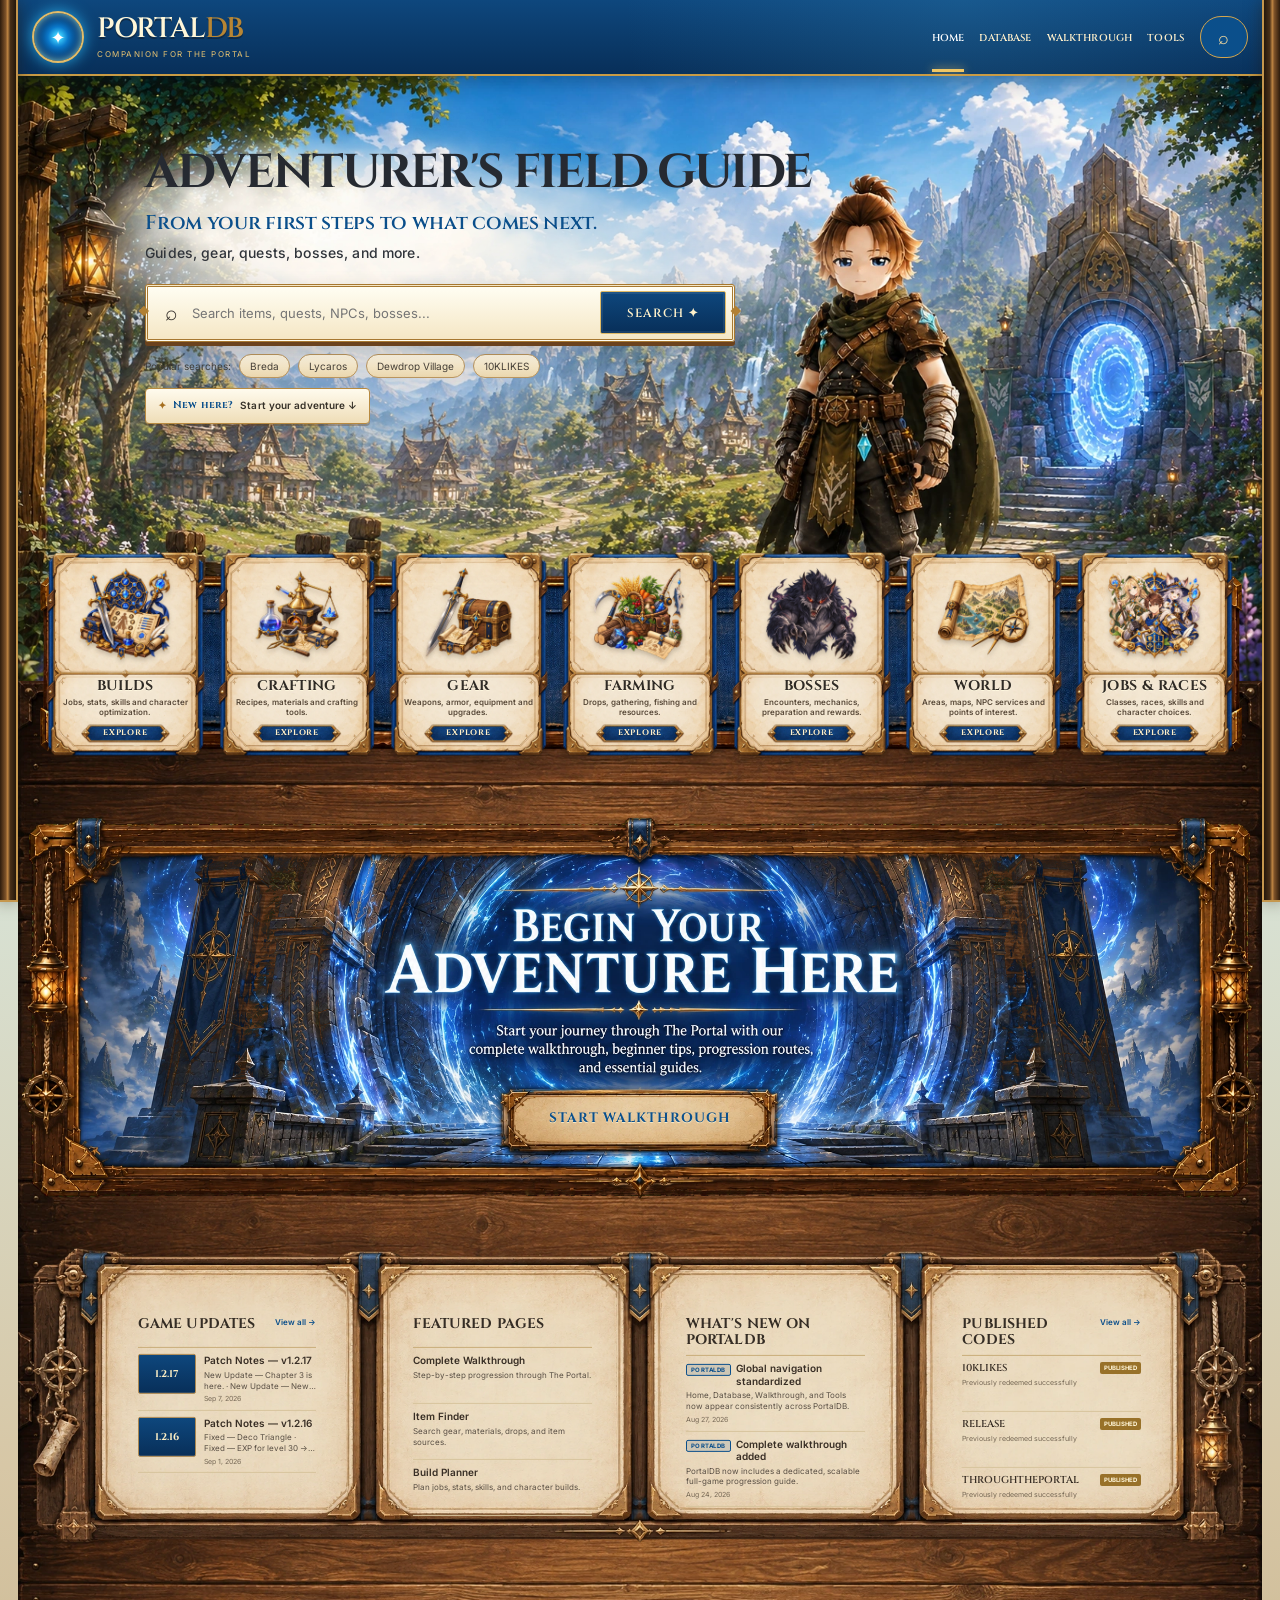
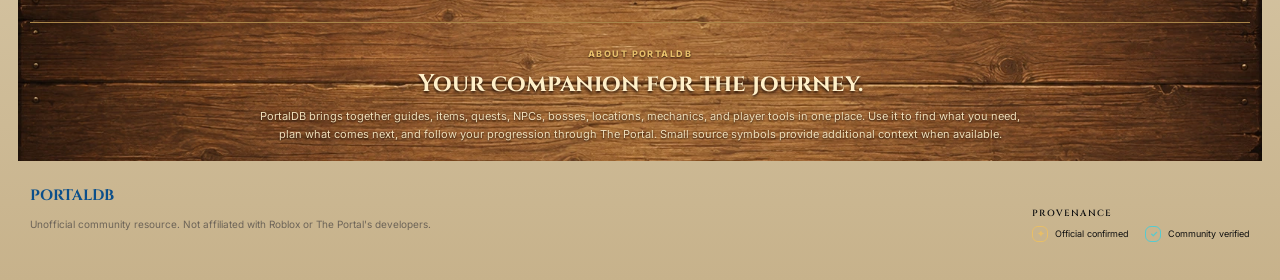
==== commit 3a3e9630: "Match site blue surfaces to global header" ====
--- a/index.html
+++ b/index.html
@@ -7,7 +7,7 @@
   <title>PortalDB — The Portal Companion</title>
   <link rel="preconnect" href="https://fonts.googleapis.com"><link rel="preconnect" href="https://fonts.gstatic.com" crossorigin>
   <link href="https://fonts.googleapis.com/css2?family=Cinzel:wght@500;600;700&family=Inter:wght@400;500;600;700&display=swap" rel="stylesheet">
-  <link rel="stylesheet" href="styles.css?v=20260910-blue-enforcement-1" /><link rel="stylesheet" href="site-nav.css?v=20260827-global-nav-1" /><link rel="stylesheet" href="site-pages.css?v=20260819-fantasy-3" /><link rel="stylesheet" href="fantasy-theme.css?v=20260910-blue-enforcement-1" /><link rel="stylesheet" href="home-fantasy.css?v=20260910-blue-enforcement-1" /><link rel="stylesheet" href="home-responsive.css?v=20260910-blue-enforcement-1" /><link rel="stylesheet" href="home-category-art.css?v=20260910-blue-enforcement-1" />
+  <link rel="stylesheet" href="styles.css?v=20260910-blue-surface-1" /><link rel="stylesheet" href="site-nav.css?v=20260827-global-nav-1" /><link rel="stylesheet" href="site-pages.css?v=20260910-blue-surface-1" /><link rel="stylesheet" href="fantasy-theme.css?v=20260910-blue-surface-1" /><link rel="stylesheet" href="home-fantasy.css?v=20260910-blue-surface-1" /><link rel="stylesheet" href="home-responsive.css?v=20260910-blue-surface-1" /><link rel="stylesheet" href="home-category-art.css?v=20260910-blue-enforcement-1" />
   <link rel="stylesheet" href="layout-spacing.css?v=20260825-1" />
 </head>
 <body class="fantasy-home">
@@ -67,6 +67,6 @@
   </main>
   <footer class="footer shell"><div><strong>PORTALDB</strong><p>Unofficial community resource. Not affiliated with Roblox or The Portal's developers.</p></div><aside class="footer-provenance" aria-label="Provenance legend"><span class="footer-provenance-title">PROVENANCE</span><div class="footer-provenance-items"><span class="footer-provenance-item"><span class="verification-seal verification-official" aria-hidden="true">✦</span><span>Official confirmed</span></span><span class="footer-provenance-item"><span class="verification-seal verification-community" aria-hidden="true">✓</span><span>Community verified</span></span></div></aside></footer>
   <dialog id="entryDialog"><button id="dialogClose" class="dialog-close" aria-label="Close details">×</button><div id="dialogContent"></div></dialog>
-<script src="app.js?v=20260910-blue-enforcement-1"></script><script src="home-info-board.js?v=20260909-patch-feed-1"></script>
+<script src="app.js?v=20260910-blue-surface-1"></script><script src="home-info-board.js?v=20260909-patch-feed-1"></script>
 </body>
 </html>
--- a/styles.css
+++ b/styles.css
@@ -1,5 +1,5 @@
 :root{
-  --portal-blue:#0b4f8b;
+  --portal-blue-surface:linear-gradient(180deg,#0e477d,#082f59);--portal-blue-accent:#0b4f8b;
   --portal-gold:#c99b45;
   --portal-gold-light:#f0ce7b;
   --portal-parchment:#fff8e5;
@@ -24,4 +24,4 @@
   --radius:18px;
   --shadow:0 24px 70px rgba(0,0,0,.42);
 }
-*{box-sizing:border-box}html{scroll-behavior:smooth}body{margin:0;color:var(--text);background:radial-gradient(circle at 50% -10%,rgba(11,79,139,.22),transparent 30%),linear-gradient(180deg,#0a0a14 0%,#0d0a19 55%,#090811 100%);font-family:Inter,system-ui,sans-serif}button,input{font:inherit}button{cursor:pointer}a{color:inherit;text-decoration:none}.shell{width:min(1240px,calc(100% - 36px));margin-inline:auto}.page-glow{position:fixed;pointer-events:none;filter:blur(90px);opacity:.25;border-radius:999px;z-index:-1}.page-glow-a{width:420px;height:420px;background:var(--portal-blue);right:-150px;top:320px}.page-glow-b{width:300px;height:300px;background:#b17337;left:-100px;top:760px}.topbar{margin-top:14px;height:74px;padding:0 18px;display:flex;align-items:center;gap:28px;position:relative;z-index:20;border:1px solid var(--line);border-radius:17px;background:rgba(12,10,24,.76);backdrop-filter:blur(18px);box-shadow:0 14px 40px rgba(0,0,0,.25)}.brand{display:flex;align-items:center;gap:12px;margin-right:auto}.brand-emblem{width:43px;height:43px;display:grid;place-items:center;border:1px solid var(--gold);border-radius:50%;color:var(--gold2);box-shadow:inset 0 0 18px rgba(11,79,139,.35),0 0 24px rgba(11,79,139,.18);background:radial-gradient(circle,rgba(11,79,139,.28),rgba(255,255,255,.02))}.brand-copy strong{display:block;font:600 23px/1 Cinzel,serif;letter-spacing:-.03em}.brand-copy strong span{color:var(--gold)}.brand-copy small{display:block;margin-top:5px;color:#bcae9f;letter-spacing:.19em;font-size:8px}.main-nav{display:flex;align-items:center;gap:24px}.main-nav a{position:relative;text-transform:uppercase;font-size:11px;font-weight:700;letter-spacing:.06em;color:#c8bfca}.main-nav a:hover,.main-nav a.active{color:var(--gold2)}.main-nav a.active:after{content:"";position:absolute;left:0;right:0;bottom:-26px;height:2px;background:var(--gold);box-shadow:0 0 12px rgba(232,190,103,.8)}.round-btn{width:40px;height:40px;border-radius:50%;border:1px solid var(--line);background:rgba(255,255,255,.03);color:var(--gold2)}.hero{min-height:660px;margin-top:18px;border:1px solid var(--line);border-radius:28px;overflow:hidden;position:relative;display:flex;align-items:center;box-shadow:var(--shadow);background:#161029}.hero-art{position:absolute;inset:0;overflow:hidden}.hero-art:before{content:"";position:absolute;inset:0;background:var(--portal-blue)}.moon{position:absolute;width:120px;height:120px;border-radius:50%;background:#ffeac2;opacity:.7;top:76px;right:170px;box-shadow:0 0 70px rgba(255,226,174,.4)}.portal-ring{position:absolute;border-radius:50%;left:54%;top:26%;transform:translate(-50%,-50%);border:2px solid rgba(230,202,255,.65);box-shadow:0 0 30px rgba(11,79,139,.55),inset 0 0 25px rgba(11,79,139,.25)}.ring-1{width:210px;height:210px}.ring-2{width:154px;height:154px;border-style:dashed}.portal-core{position:absolute;left:54%;top:26%;width:18px;height:210px;transform:translate(-50%,-50%);background:var(--portal-blue);filter:none;box-shadow:none}.mountain{position:absolute;bottom:-80px;width:520px;height:360px;background:var(--portal-blue);clip-path:polygon(0 100%,16% 60%,25% 72%,44% 30%,58% 66%,75% 48%,100% 100%)}.mountain-a{left:0;opacity:.95}.mountain-b{right:-80px;transform:scaleX(-1);opacity:.85}.city{position:absolute;bottom:62px;width:300px;height:220px;background:linear-gradient(90deg,transparent 0 8%,var(--portal-blue) 8% 13%,transparent 13% 22%,var(--portal-blue) 22% 26%,transparent 26% 38%,var(--portal-blue) 38% 45%,transparent 45% 100%);opacity:1}.city:before{content:"";position:absolute;left:70px;bottom:0;width:70px;height:180px;background:var(--portal-blue);clip-path:polygon(40% 0,60% 0,60% 18%,72% 18%,72% 100%,28% 100%,28% 18%,40% 18%)}.city-a{left:420px}.city-b{right:250px;transform:scale(.8)}.hero-character-placeholder{position:absolute;right:56px;bottom:34px;width:300px;height:470px;display:flex;align-items:flex-end;justify-content:center}.character-aura{position:absolute;inset:40px -10px 20px;border-radius:50%;background:radial-gradient(circle,rgba(11,79,139,.28),transparent 70%);filter:blur(18px)}.character-card{position:relative;width:220px;height:340px;padding:24px;display:flex;flex-direction:column;justify-content:flex-end;align-items:center;text-align:center;border:1px solid rgba(255,224,160,.35);border-radius:120px 120px 24px 24px;background:linear-gradient(180deg,rgba(30,26,52,.18),rgba(17,13,30,.72));box-shadow:inset 0 0 40px rgba(11,79,139,.16)}.character-card span{font:600 20px Cinzel,serif;color:var(--gold2)}.character-card small{margin-top:8px;color:#cbbfd4}.hero-overlay{position:absolute;inset:0;background:linear-gradient(90deg,rgba(8,8,18,.93) 0%,rgba(10,9,21,.76) 36%,rgba(10,9,21,.28) 68%,rgba(7,7,15,.2) 100%),linear-gradient(180deg,transparent 55%,rgba(10,8,20,.92) 100%)}.hero-content{position:relative;z-index:3;width:min(760px,68%);padding:70px 60px}.eyebrow{color:var(--gold);font-size:10px;font-weight:800;letter-spacing:.19em}h1,h2,h3,strong{font-family:Cinzel,serif}.hero h1{font-size:clamp(52px,6.7vw,90px);line-height:.95;letter-spacing:-.055em;margin:18px 0 22px}.hero h1 em{font-style:normal;color:var(--gold2);text-shadow:0 0 25px rgba(255,213,145,.16)}.hero-content>p{max-width:680px;color:#ded4df;font-size:16px;line-height:1.75}.hero-content>p strong{color:var(--gold2);font-family:Inter,sans-serif}.search-shell{width:min(720px,100%);height:66px;margin-top:30px;padding:6px 7px 6px 18px;display:flex;align-items:center;gap:12px;border-radius:999px;background:#fff7ec;border:1px solid rgba(255,255,255,.8);box-shadow:0 18px 35px rgba(0,0,0,.28)}.search-mark{font-size:25px;color:#382d49}.search-shell input{flex:1;min-width:0;border:0;outline:0;background:transparent;color:#2d2538;font-size:14px}.search-shell button{height:52px;padding:0 28px;border-radius:999px;border:1px solid rgba(255,224,160,.55);background:var(--portal-blue);color:#fff2db;text-transform:uppercase;font:600 12px Cinzel,serif;letter-spacing:.08em;box-shadow:inset 0 0 14px rgba(255,255,255,.1),0 0 20px rgba(11,79,139,.28)}.popular-searches{display:flex;align-items:center;gap:8px;flex-wrap:wrap;margin-top:14px;color:#b8adbb;font-size:11px}.popular-searches button{border:1px solid rgba(232,190,103,.25);background:rgba(18,14,31,.46);color:#ddd0d7;border-radius:999px;padding:6px 10px}.search-results{width:min(720px,100%);margin-top:10px;background:rgba(13,10,25,.96);border:1px solid var(--line);border-radius:14px;overflow:hidden;box-shadow:var(--shadow)}.hidden{display:none}.result-row{width:100%;display:flex;align-items:center;gap:12px;padding:13px 15px;border:0;border-bottom:1px solid rgba(255,255,255,.06);background:transparent;color:var(--text);text-align:left}.result-row:hover{background:rgba(11,79,139,.09)}.result-row:last-child{border-bottom:0}.result-type{min-width:66px;color:var(--gold);font-size:9px;font-weight:800;letter-spacing:.12em}.result-row strong{display:block;font-size:13px;font-family:Inter,sans-serif}.result-row small{display:block;color:var(--muted);margin-top:3px;font-size:11px}.category-strip{display:grid;grid-template-columns:repeat(6,1fr);gap:12px;margin-top:14px}.category-card{min-height:145px;padding:18px 14px;border-radius:14px;border:1px solid var(--line);color:var(--text);background:linear-gradient(180deg,rgba(35,27,55,.88),rgba(15,12,28,.92));position:relative;overflow:hidden}.category-card:before{content:"";position:absolute;inset:0;background:radial-gradient(circle at 50% 20%,rgba(232,190,103,.08),transparent 46%);opacity:0;transition:.2s}.category-card:hover:before{opacity:1}.category-card:hover{transform:translateY(-2px);border-color:rgba(232,190,103,.46)}.category-icon{display:block;color:var(--gold2);font-size:26px;margin-bottom:16px}.category-card strong{display:block;font-size:15px}.category-card small{display:block;color:#b5a8b8;font-size:10px;line-height:1.5;margin-top:6px}.content-grid{display:grid;grid-template-columns:1.2fr 1.2fr .85fr;gap:14px;margin-top:14px}.panel{border:1px solid var(--line);border-radius:16px;background:linear-gradient(180deg,rgba(24,19,40,.9),rgba(13,11,24,.94));box-shadow:inset 0 1px 0 rgba(255,255,255,.025)}.latest-panel,.featured-panel{padding:24px}.panel-heading{display:flex;justify-content:space-between;align-items:start;gap:16px;padding-bottom:16px;border-bottom:1px solid rgba(255,255,255,.07)}.panel-heading h2{font-size:22px;margin:5px 0 0}.panel-kicker{color:var(--gold);font-size:9px;font-weight:800;letter-spacing:.16em}.status-chip{padding:6px 8px;border-radius:999px;background:rgba(11,79,139,.13);border:1px solid rgba(11,79,139,.22);color:var(--portal-blue);font-size:9px}.small-muted{font-size:10px;color:#95899c}.timeline-item{display:flex;gap:13px;padding:17px 0;border-bottom:1px solid rgba(255,255,255,.06)}.timeline-item:last-child{border-bottom:0}.timeline-icon{width:35px;height:35px;flex:0 0 auto;display:grid;place-items:center;border:1px solid var(--line);border-radius:10px;color:var(--gold)}.timeline-item strong{font-family:Inter,sans-serif;font-size:13px}.timeline-item p{margin:5px 0 0;color:var(--muted);font-size:11px;line-height:1.6}.entry-preview{display:grid;gap:10px;margin-top:15px}.preview-row{display:grid;grid-template-columns:42px 1fr auto;align-items:center;gap:12px;padding:11px 12px;border:1px solid rgba(255,255,255,.06);border-radius:11px;background:rgba(255,255,255,.02)}.preview-icon{width:42px;height:42px;display:grid;place-items:center;border-radius:9px;background:rgba(232,190,103,.08);color:var(--gold2)}.preview-row strong{font-family:Inter,sans-serif;font-size:12px}.preview-row small{display:block;color:var(--muted);font-size:10px;margin-top:3px}.preview-tag{font-size:9px;padding:5px 7px;border-radius:999px;border:1px solid rgba(255,255,255,.07);color:#a99faf}.right-stack{display:grid;gap:14px}.compact-panel{padding:21px}.compact-panel h3{font-size:20px;margin:8px 0 6px}.compact-panel p{font-size:11px;color:var(--muted);line-height:1.6}.compact-panel>small{display:block;color:#8e8395;margin-top:10px;font-size:9px}.meter{height:6px;border-radius:999px;background:rgba(255,255,255,.06);overflow:hidden;margin-top:15px}.meter span{display:block;height:100%;background:linear-gradient(90deg,var(--portal-blue),var(--gold))}.confidence-list{display:grid;gap:10px;margin-top:18px;color:#c2b8c6;font-size:11px}.dot{display:inline-block;width:8px;height:8px;border-radius:50%;margin-right:8px}.dot.confirmed{background:var(--green)}.dot.community{background:var(--gold)}.dot.unknown{background:var(--red)}.section{padding-top:90px}.section-heading{text-align:center;max-width:720px;margin:0 auto 28px}.section-heading h2{font-size:clamp(32px,4vw,48px);margin:8px 0 10px}.section-heading p{color:var(--muted);font-size:13px;line-height:1.7}.tool-grid{display:grid;grid-template-columns:repeat(3,1fr);gap:14px}.tool-card{min-height:250px;padding:24px;border:1px solid var(--line);border-radius:16px;background:linear-gradient(180deg,rgba(28,21,46,.84),rgba(15,12,27,.92))}.tool-card>span{color:var(--gold);font:600 12px Cinzel,serif}.tool-card h3{font-size:24px;margin:28px 0 10px}.tool-card p{color:var(--muted);font-size:12px;line-height:1.7}.tool-card b{display:inline-block;margin-top:18px;font-size:9px;letter-spacing:.12em;color:var(--portal-blue)}.guide-row{display:grid;grid-template-columns:repeat(4,1fr);gap:12px}.guide-row article{padding:20px;border:1px solid var(--line);border-radius:14px;background:rgba(25,19,40,.72)}.guide-row span{display:block;color:var(--gold);font-size:8px;font-weight:800;letter-spacing:.15em;margin-bottom:18px}.guide-row strong{font-size:16px;line-height:1.4}.footer{padding:90px 0 38px;margin-top:20px;display:flex;align-items:end;justify-content:space-between;gap:30px;color:#867c8b;font-size:10px}.footer strong{color:var(--gold2);font-size:15px}.footer p{max-width:570px;line-height:1.6}dialog{width:min(620px,calc(100% - 30px));border:1px solid var(--line);border-radius:18px;padding:0;color:var(--text);background:#120e20;box-shadow:var(--shadow)}dialog::backdrop{background:rgba(3,2,8,.76);backdrop-filter:blur(6px)}.dialog-close{position:absolute;right:14px;top:14px;width:34px;height:34px;border:1px solid var(--line);border-radius:50%;background:rgba(255,255,255,.03);color:var(--gold2)}.dialog-body{padding:30px}.dialog-body .type{color:var(--gold);font-size:9px;font-weight:800;letter-spacing:.15em}.dialog-body h2{font-size:30px;margin:8px 0}.dialog-body p{color:var(--muted);line-height:1.7}.meta-grid{display:grid;grid-template-columns:repeat(3,1fr);gap:10px;margin-top:20px}.meta-box{padding:12px;border:1px solid rgba(255,255,255,.07);border-radius:10px}.meta-box small{display:block;color:#817687;font-size:8px;letter-spacing:.12em;margin-bottom:5px}.meta-box strong{font-family:Inter,sans-serif;font-size:11px}@media(max-width:1000px){.main-nav{display:none}.hero-content{width:76%;padding:55px 38px}.hero-character-placeholder{right:-20px;opacity:.7}.category-strip{grid-template-columns:repeat(3,1fr)}.content-grid{grid-template-columns:1fr 1fr}.right-stack{grid-column:1/-1;grid-template-columns:1fr 1fr}.guide-row{grid-template-columns:repeat(2,1fr)}}@media(max-width:700px){.shell{width:min(100% - 20px,1240px)}.topbar{height:58px;padding:0 12px}.brand-emblem{width:36px;height:36px}.brand-copy small{display:none}.round-btn{width:34px;height:34px}.brand-copy strong{font-size:19px}.hero{min-height:690px}.hero-content{width:100%;padding:44px 22px;align-self:flex-end}.hero-overlay{background:linear-gradient(180deg,rgba(8,8,18,.26) 0%,rgba(8,8,18,.72) 42%,rgba(8,8,18,.96) 100%)}.hero-character-placeholder{top:44px;right:5px;bottom:auto;height:300px;width:210px;opacity:.55}.character-card{width:150px;height:230px}.hero h1{font-size:50px}.search-shell{height:58px;padding-left:14px}.search-shell button{height:46px;padding:0 18px}.category-strip{grid-template-columns:repeat(2,1fr)}.content-grid{grid-template-columns:1fr}.right-stack{grid-column:auto;grid-template-columns:1fr}.tool-grid,.guide-row{grid-template-columns:1fr}.footer{flex-direction:column;align-items:flex-start}.meta-grid{grid-template-columns:1fr}}
+*{box-sizing:border-box}html{scroll-behavior:smooth}body{margin:0;color:var(--text);background:radial-gradient(circle at 50% -10%,rgba(11,79,139,.22),transparent 30%),linear-gradient(180deg,#0a0a14 0%,#0d0a19 55%,#090811 100%);font-family:Inter,system-ui,sans-serif}button,input{font:inherit}button{cursor:pointer}a{color:inherit;text-decoration:none}.shell{width:min(1240px,calc(100% - 36px));margin-inline:auto}.page-glow{position:fixed;pointer-events:none;filter:blur(90px);opacity:.25;border-radius:999px;z-index:-1}.page-glow-a{width:420px;height:420px;background:var(--portal-blue-accent);right:-150px;top:320px}.page-glow-b{width:300px;height:300px;background:#b17337;left:-100px;top:760px}.topbar{margin-top:14px;height:74px;padding:0 18px;display:flex;align-items:center;gap:28px;position:relative;z-index:20;border:1px solid var(--line);border-radius:17px;background:rgba(12,10,24,.76);backdrop-filter:blur(18px);box-shadow:0 14px 40px rgba(0,0,0,.25)}.brand{display:flex;align-items:center;gap:12px;margin-right:auto}.brand-emblem{width:43px;height:43px;display:grid;place-items:center;border:1px solid var(--gold);border-radius:50%;color:var(--gold2);box-shadow:inset 0 0 18px rgba(11,79,139,.35),0 0 24px rgba(11,79,139,.18);background:radial-gradient(circle,rgba(11,79,139,.28),rgba(255,255,255,.02))}.brand-copy strong{display:block;font:600 23px/1 Cinzel,serif;letter-spacing:-.03em}.brand-copy strong span{color:var(--gold)}.brand-copy small{display:block;margin-top:5px;color:#bcae9f;letter-spacing:.19em;font-size:8px}.main-nav{display:flex;align-items:center;gap:24px}.main-nav a{position:relative;text-transform:uppercase;font-size:11px;font-weight:700;letter-spacing:.06em;color:#c8bfca}.main-nav a:hover,.main-nav a.active{color:var(--gold2)}.main-nav a.active:after{content:"";position:absolute;left:0;right:0;bottom:-26px;height:2px;background:var(--gold);box-shadow:0 0 12px rgba(232,190,103,.8)}.round-btn{width:40px;height:40px;border-radius:50%;border:1px solid var(--line);background:rgba(255,255,255,.03);color:var(--gold2)}.hero{min-height:660px;margin-top:18px;border:1px solid var(--line);border-radius:28px;overflow:hidden;position:relative;display:flex;align-items:center;box-shadow:var(--shadow);background:#161029}.hero-art{position:absolute;inset:0;overflow:hidden}.hero-art:before{content:"";position:absolute;inset:0;background:var(--portal-blue-surface)}.moon{position:absolute;width:120px;height:120px;border-radius:50%;background:#ffeac2;opacity:.7;top:76px;right:170px;box-shadow:0 0 70px rgba(255,226,174,.4)}.portal-ring{position:absolute;border-radius:50%;left:54%;top:26%;transform:translate(-50%,-50%);border:2px solid rgba(230,202,255,.65);box-shadow:0 0 30px rgba(11,79,139,.55),inset 0 0 25px rgba(11,79,139,.25)}.ring-1{width:210px;height:210px}.ring-2{width:154px;height:154px;border-style:dashed}.portal-core{position:absolute;left:54%;top:26%;width:18px;height:210px;transform:translate(-50%,-50%);background:var(--portal-blue-accent);filter:none;box-shadow:none}.mountain{position:absolute;bottom:-80px;width:520px;height:360px;background:var(--portal-blue-surface);clip-path:polygon(0 100%,16% 60%,25% 72%,44% 30%,58% 66%,75% 48%,100% 100%)}.mountain-a{left:0;opacity:.95}.mountain-b{right:-80px;transform:scaleX(-1);opacity:.85}.city{position:absolute;bottom:62px;width:300px;height:220px;background:linear-gradient(90deg,transparent 0 8%,var(--portal-blue-accent) 8% 13%,transparent 13% 22%,var(--portal-blue-accent) 22% 26%,transparent 26% 38%,var(--portal-blue-accent) 38% 45%,transparent 45% 100%);opacity:1}.city:before{content:"";position:absolute;left:70px;bottom:0;width:70px;height:180px;background:var(--portal-blue-surface);clip-path:polygon(40% 0,60% 0,60% 18%,72% 18%,72% 100%,28% 100%,28% 18%,40% 18%)}.city-a{left:420px}.city-b{right:250px;transform:scale(.8)}.hero-character-placeholder{position:absolute;right:56px;bottom:34px;width:300px;height:470px;display:flex;align-items:flex-end;justify-content:center}.character-aura{position:absolute;inset:40px -10px 20px;border-radius:50%;background:radial-gradient(circle,rgba(11,79,139,.28),transparent 70%);filter:blur(18px)}.character-card{position:relative;width:220px;height:340px;padding:24px;display:flex;flex-direction:column;justify-content:flex-end;align-items:center;text-align:center;border:1px solid rgba(255,224,160,.35);border-radius:120px 120px 24px 24px;background:linear-gradient(180deg,rgba(30,26,52,.18),rgba(17,13,30,.72));box-shadow:inset 0 0 40px rgba(11,79,139,.16)}.character-card span{font:600 20px Cinzel,serif;color:var(--gold2)}.character-card small{margin-top:8px;color:#cbbfd4}.hero-overlay{position:absolute;inset:0;background:linear-gradient(90deg,rgba(8,8,18,.93) 0%,rgba(10,9,21,.76) 36%,rgba(10,9,21,.28) 68%,rgba(7,7,15,.2) 100%),linear-gradient(180deg,transparent 55%,rgba(10,8,20,.92) 100%)}.hero-content{position:relative;z-index:3;width:min(760px,68%);padding:70px 60px}.eyebrow{color:var(--gold);font-size:10px;font-weight:800;letter-spacing:.19em}h1,h2,h3,strong{font-family:Cinzel,serif}.hero h1{font-size:clamp(52px,6.7vw,90px);line-height:.95;letter-spacing:-.055em;margin:18px 0 22px}.hero h1 em{font-style:normal;color:var(--gold2);text-shadow:0 0 25px rgba(255,213,145,.16)}.hero-content>p{max-width:680px;color:#ded4df;font-size:16px;line-height:1.75}.hero-content>p strong{color:var(--gold2);font-family:Inter,sans-serif}.search-shell{width:min(720px,100%);height:66px;margin-top:30px;padding:6px 7px 6px 18px;display:flex;align-items:center;gap:12px;border-radius:999px;background:#fff7ec;border:1px solid rgba(255,255,255,.8);box-shadow:0 18px 35px rgba(0,0,0,.28)}.search-mark{font-size:25px;color:#382d49}.search-shell input{flex:1;min-width:0;border:0;outline:0;background:transparent;color:#2d2538;font-size:14px}.search-shell button{height:52px;padding:0 28px;border-radius:999px;border:1px solid rgba(255,224,160,.55);background:var(--portal-blue-surface);color:#fff2db;text-transform:uppercase;font:600 12px Cinzel,serif;letter-spacing:.08em;box-shadow:inset 0 0 14px rgba(255,255,255,.1),0 0 20px rgba(11,79,139,.28)}.popular-searches{display:flex;align-items:center;gap:8px;flex-wrap:wrap;margin-top:14px;color:#b8adbb;font-size:11px}.popular-searches button{border:1px solid rgba(232,190,103,.25);background:rgba(18,14,31,.46);color:#ddd0d7;border-radius:999px;padding:6px 10px}.search-results{width:min(720px,100%);margin-top:10px;background:rgba(13,10,25,.96);border:1px solid var(--line);border-radius:14px;overflow:hidden;box-shadow:var(--shadow)}.hidden{display:none}.result-row{width:100%;display:flex;align-items:center;gap:12px;padding:13px 15px;border:0;border-bottom:1px solid rgba(255,255,255,.06);background:transparent;color:var(--text);text-align:left}.result-row:hover{background:rgba(11,79,139,.09)}.result-row:last-child{border-bottom:0}.result-type{min-width:66px;color:var(--gold);font-size:9px;font-weight:800;letter-spacing:.12em}.result-row strong{display:block;font-size:13px;font-family:Inter,sans-serif}.result-row small{display:block;color:var(--muted);margin-top:3px;font-size:11px}.category-strip{display:grid;grid-template-columns:repeat(6,1fr);gap:12px;margin-top:14px}.category-card{min-height:145px;padding:18px 14px;border-radius:14px;border:1px solid var(--line);color:var(--text);background:linear-gradient(180deg,rgba(35,27,55,.88),rgba(15,12,28,.92));position:relative;overflow:hidden}.category-card:before{content:"";position:absolute;inset:0;background:radial-gradient(circle at 50% 20%,rgba(232,190,103,.08),transparent 46%);opacity:0;transition:.2s}.category-card:hover:before{opacity:1}.category-card:hover{transform:translateY(-2px);border-color:rgba(232,190,103,.46)}.category-icon{display:block;color:var(--gold2);font-size:26px;margin-bottom:16px}.category-card strong{display:block;font-size:15px}.category-card small{display:block;color:#b5a8b8;font-size:10px;line-height:1.5;margin-top:6px}.content-grid{display:grid;grid-template-columns:1.2fr 1.2fr .85fr;gap:14px;margin-top:14px}.panel{border:1px solid var(--line);border-radius:16px;background:linear-gradient(180deg,rgba(24,19,40,.9),rgba(13,11,24,.94));box-shadow:inset 0 1px 0 rgba(255,255,255,.025)}.latest-panel,.featured-panel{padding:24px}.panel-heading{display:flex;justify-content:space-between;align-items:start;gap:16px;padding-bottom:16px;border-bottom:1px solid rgba(255,255,255,.07)}.panel-heading h2{font-size:22px;margin:5px 0 0}.panel-kicker{color:var(--gold);font-size:9px;font-weight:800;letter-spacing:.16em}.status-chip{padding:6px 8px;border-radius:999px;background:rgba(11,79,139,.13);border:1px solid rgba(11,79,139,.22);color:var(--portal-blue-accent);font-size:9px}.small-muted{font-size:10px;color:#95899c}.timeline-item{display:flex;gap:13px;padding:17px 0;border-bottom:1px solid rgba(255,255,255,.06)}.timeline-item:last-child{border-bottom:0}.timeline-icon{width:35px;height:35px;flex:0 0 auto;display:grid;place-items:center;border:1px solid var(--line);border-radius:10px;color:var(--gold)}.timeline-item strong{font-family:Inter,sans-serif;font-size:13px}.timeline-item p{margin:5px 0 0;color:var(--muted);font-size:11px;line-height:1.6}.entry-preview{display:grid;gap:10px;margin-top:15px}.preview-row{display:grid;grid-template-columns:42px 1fr auto;align-items:center;gap:12px;padding:11px 12px;border:1px solid rgba(255,255,255,.06);border-radius:11px;background:rgba(255,255,255,.02)}.preview-icon{width:42px;height:42px;display:grid;place-items:center;border-radius:9px;background:rgba(232,190,103,.08);color:var(--gold2)}.preview-row strong{font-family:Inter,sans-serif;font-size:12px}.preview-row small{display:block;color:var(--muted);font-size:10px;margin-top:3px}.preview-tag{font-size:9px;padding:5px 7px;border-radius:999px;border:1px solid rgba(255,255,255,.07);color:#a99faf}.right-stack{display:grid;gap:14px}.compact-panel{padding:21px}.compact-panel h3{font-size:20px;margin:8px 0 6px}.compact-panel p{font-size:11px;color:var(--muted);line-height:1.6}.compact-panel>small{display:block;color:#8e8395;margin-top:10px;font-size:9px}.meter{height:6px;border-radius:999px;background:rgba(255,255,255,.06);overflow:hidden;margin-top:15px}.meter span{display:block;height:100%;background:linear-gradient(90deg,var(--portal-blue-accent),var(--gold))}.confidence-list{display:grid;gap:10px;margin-top:18px;color:#c2b8c6;font-size:11px}.dot{display:inline-block;width:8px;height:8px;border-radius:50%;margin-right:8px}.dot.confirmed{background:var(--green)}.dot.community{background:var(--gold)}.dot.unknown{background:var(--red)}.section{padding-top:90px}.section-heading{text-align:center;max-width:720px;margin:0 auto 28px}.section-heading h2{font-size:clamp(32px,4vw,48px);margin:8px 0 10px}.section-heading p{color:var(--muted);font-size:13px;line-height:1.7}.tool-grid{display:grid;grid-template-columns:repeat(3,1fr);gap:14px}.tool-card{min-height:250px;padding:24px;border:1px solid var(--line);border-radius:16px;background:linear-gradient(180deg,rgba(28,21,46,.84),rgba(15,12,27,.92))}.tool-card>span{color:var(--gold);font:600 12px Cinzel,serif}.tool-card h3{font-size:24px;margin:28px 0 10px}.tool-card p{color:var(--muted);font-size:12px;line-height:1.7}.tool-card b{display:inline-block;margin-top:18px;font-size:9px;letter-spacing:.12em;color:var(--portal-blue-accent)}.guide-row{display:grid;grid-template-columns:repeat(4,1fr);gap:12px}.guide-row article{padding:20px;border:1px solid var(--line);border-radius:14px;background:rgba(25,19,40,.72)}.guide-row span{display:block;color:var(--gold);font-size:8px;font-weight:800;letter-spacing:.15em;margin-bottom:18px}.guide-row strong{font-size:16px;line-height:1.4}.footer{padding:90px 0 38px;margin-top:20px;display:flex;align-items:end;justify-content:space-between;gap:30px;color:#867c8b;font-size:10px}.footer strong{color:var(--gold2);font-size:15px}.footer p{max-width:570px;line-height:1.6}dialog{width:min(620px,calc(100% - 30px));border:1px solid var(--line);border-radius:18px;padding:0;color:var(--text);background:#120e20;box-shadow:var(--shadow)}dialog::backdrop{background:rgba(3,2,8,.76);backdrop-filter:blur(6px)}.dialog-close{position:absolute;right:14px;top:14px;width:34px;height:34px;border:1px solid var(--line);border-radius:50%;background:rgba(255,255,255,.03);color:var(--gold2)}.dialog-body{padding:30px}.dialog-body .type{color:var(--gold);font-size:9px;font-weight:800;letter-spacing:.15em}.dialog-body h2{font-size:30px;margin:8px 0}.dialog-body p{color:var(--muted);line-height:1.7}.meta-grid{display:grid;grid-template-columns:repeat(3,1fr);gap:10px;margin-top:20px}.meta-box{padding:12px;border:1px solid rgba(255,255,255,.07);border-radius:10px}.meta-box small{display:block;color:#817687;font-size:8px;letter-spacing:.12em;margin-bottom:5px}.meta-box strong{font-family:Inter,sans-serif;font-size:11px}@media(max-width:1000px){.main-nav{display:none}.hero-content{width:76%;padding:55px 38px}.hero-character-placeholder{right:-20px;opacity:.7}.category-strip{grid-template-columns:repeat(3,1fr)}.content-grid{grid-template-columns:1fr 1fr}.right-stack{grid-column:1/-1;grid-template-columns:1fr 1fr}.guide-row{grid-template-columns:repeat(2,1fr)}}@media(max-width:700px){.shell{width:min(100% - 20px,1240px)}.topbar{height:58px;padding:0 12px}.brand-emblem{width:36px;height:36px}.brand-copy small{display:none}.round-btn{width:34px;height:34px}.brand-copy strong{font-size:19px}.hero{min-height:690px}.hero-content{width:100%;padding:44px 22px;align-self:flex-end}.hero-overlay{background:linear-gradient(180deg,rgba(8,8,18,.26) 0%,rgba(8,8,18,.72) 42%,rgba(8,8,18,.96) 100%)}.hero-character-placeholder{top:44px;right:5px;bottom:auto;height:300px;width:210px;opacity:.55}.character-card{width:150px;height:230px}.hero h1{font-size:50px}.search-shell{height:58px;padding-left:14px}.search-shell button{height:46px;padding:0 18px}.category-strip{grid-template-columns:repeat(2,1fr)}.content-grid{grid-template-columns:1fr}.right-stack{grid-column:auto;grid-template-columns:1fr}.tool-grid,.guide-row{grid-template-columns:1fr}.footer{flex-direction:column;align-items:flex-start}.meta-grid{grid-template-columns:1fr}}
--- a/site-pages.css
+++ b/site-pages.css
@@ -4,7 +4,7 @@
 .page-hero p{max-width:820px;color:var(--muted);font-size:13px;line-height:1.8}
 .page-grid{display:grid;grid-template-columns:repeat(3,minmax(0,1fr));gap:14px}
 .page-card{display:block;min-height:150px;padding:20px;color:var(--portal-ink,var(--text));text-decoration:none;border:1px solid rgba(151,105,40,.48);border-radius:11px;background:linear-gradient(180deg,var(--portal-parchment,#fff8e5),var(--portal-parchment-deep,#ead3a4));box-shadow:0 6px 16px rgba(80,54,22,.13)}
-.page-card:hover{border-color:var(--portal-blue,#0b4f8b);transform:translateY(-1px)}
+.page-card:hover{border-color:var(--portal-blue-accent,#0b4f8b);transform:translateY(-1px)}
 .page-card span{display:block;color:var(--gold);font-size:9px;font-weight:800;letter-spacing:.11em;text-transform:uppercase}
 .page-card h3{margin:9px 0 7px;font-size:21px}
 .page-card p{margin:0;color:#655b4e;font-size:11px;line-height:1.6}
@@ -17,7 +17,7 @@
 .summary-point b{color:var(--gold2)}
 .home-actions{display:grid;grid-template-columns:repeat(4,minmax(0,1fr));gap:12px;padding:24px 0 0}
 .home-action{display:block;padding:16px;color:var(--portal-ink,#332b22);text-decoration:none;border:1px solid rgba(151,105,40,.42);border-radius:9px;background:#f8edd1}
-.home-action:hover{border-color:var(--portal-blue,#0b4f8b)}
+.home-action:hover{border-color:var(--portal-blue-accent,#0b4f8b)}
 .home-action strong{display:block;margin-bottom:6px}
 .home-action small{color:var(--muted);line-height:1.5}
 .subnav-note{margin-top:18px;color:var(--muted);font-size:10px}
@@ -27,7 +27,7 @@
 .tool-launch{display:block;padding:24px;color:var(--portal-ink,#332b22);text-decoration:none;border:1px solid rgba(151,105,40,.5);border-radius:11px;background:linear-gradient(180deg,var(--portal-parchment,#fff8e5),var(--portal-parchment-deep,#ead3a4));box-shadow:0 6px 16px rgba(80,54,22,.14)}
 .tool-launch h2{margin:8px 0}
 .tool-launch p{color:#655b4e;font-size:11px;line-height:1.65}
-.tool-launch b{display:inline-block;margin-top:14px;color:var(--portal-blue,#0b4f8b);font-size:10px}
+.tool-launch b{display:inline-block;margin-top:14px;color:var(--portal-blue-accent,#0b4f8b);font-size:10px}
 .page-footer-space{height:18px}
 
 @media(max-width:900px){
--- a/fantasy-theme.css
+++ b/fantasy-theme.css
@@ -1,5 +1,5 @@
-:root{--portal-blue:#0b4f8b;--portal-gold:#c99b45;--portal-gold-light:#f0ce7b;--portal-parchment:#fff8e5;--portal-parchment-deep:#ead3a4;--portal-ink:#332b22;--portal-wood:#563616;--bg:#e5ddc8;--bg2:#d8ccb0;--panel:#fff8e7;--panel2:#f3e4c3;--line:rgba(143,102,43,.42);--gold:#b78635;--gold2:#79531d;--cream:#fff9e8;--text:#2f2a25;--muted:#6c6256;--green:#3c8150;--red:#a34f4f;--shadow:0 16px 42px rgba(74,52,26,.2)}
-body:not(.fantasy-home){background:radial-gradient(circle at 75% 0,rgba(11,79,139,.2),transparent 26%),linear-gradient(180deg,#dbe7e1 0,#e9e1cd 34%,#dfd3b9 100%);color:var(--text)}body:not(.fantasy-home):before{content:"";position:fixed;inset:0;z-index:-2;opacity:.22;background:repeating-linear-gradient(7deg,transparent 0 8px,rgba(91,64,31,.035) 9px 10px)}body:not(.fantasy-home) .page-glow{opacity:.12}.topbar:not(.fantasy-topbar){border:1px solid #bb914a;background:linear-gradient(180deg,#104b80,#082f59);box-shadow:0 6px 18px rgba(10,44,76,.24)}.topbar:not(.fantasy-topbar) .brand-copy strong{color:#fff8df}.topbar:not(.fantasy-topbar) .brand-copy small{color:#e1c27e}.topbar:not(.fantasy-topbar) .main-nav a{color:#e9dfc9}.topbar:not(.fantasy-topbar) .main-nav a:hover,.topbar:not(.fantasy-topbar) .main-nav a.active{color:#fff5d7}.topbar:not(.fantasy-topbar) .brand-emblem{background:radial-gradient(circle,var(--portal-blue),var(--portal-blue) 45%,#082f59);border-color:#d7ac5b;box-shadow:0 0 14px rgba(45,185,239,.65)}.page-hero h1{color:var(--portal-blue)}.page-hero p{color:#5d5c58}.page-card,.tool-launch,.summary-panel,.panel,.tool-card,.guide-row article{border-color:#a98349;background:linear-gradient(rgba(255,249,230,.95),rgba(238,221,184,.97));box-shadow:0 5px 14px rgba(72,49,23,.14);color:#322c26}.page-card:hover,.tool-launch:hover{border-color:var(--portal-blue);transform:translateY(-2px)}.page-card p,.tool-launch p,.summary-panel p,.section-heading p,.timeline-item p,.compact-panel p,.tool-card p{color:#665e53}.page-card span,.panel-kicker{color:#956824}.home-action{border-color:#b18a4d;background:#f9efd8;color:#342c24}.home-action small{color:#6c6254}.search-shell{border:2px solid #ae8240;background:#fff9e8}.search-shell button{background:var(--portal-blue)}.search-results{background:#fff9e8;border-color:#aa7f3f}.result-row{color:#342d25;border-color:#d7c49d}.result-row:hover{background:rgba(11,79,139,.12)}.result-row small{color:#6e6559}dialog{color:#302a25;background:#fff8e7;border-color:#a87d3f}dialog::backdrop{background:rgba(34,24,16,.66)}.dialog-body p{color:#675f55}.meta-box{border-color:#ccb587;background:#f5e7c9}.meta-box small{color:#7a6851}.dialog-close{border-color:#a17a43;background:var(--portal-blue);color:#fff3ce}.footer{color:#71685e}.footer strong{color:var(--portal-blue)}
+:root{--portal-gold:#c99b45;--portal-gold-light:#f0ce7b;--portal-parchment:#fff8e5;--portal-parchment-deep:#ead3a4;--portal-ink:#332b22;--portal-wood:#563616;--bg:#e5ddc8;--bg2:#d8ccb0;--panel:#fff8e7;--panel2:#f3e4c3;--line:rgba(143,102,43,.42);--gold:#b78635;--gold2:#79531d;--cream:#fff9e8;--text:#2f2a25;--muted:#6c6256;--green:#3c8150;--red:#a34f4f;--shadow:0 16px 42px rgba(74,52,26,.2)}
+body:not(.fantasy-home){background:radial-gradient(circle at 75% 0,rgba(11,79,139,.2),transparent 26%),linear-gradient(180deg,#dbe7e1 0,#e9e1cd 34%,#dfd3b9 100%);color:var(--text)}body:not(.fantasy-home):before{content:"";position:fixed;inset:0;z-index:-2;opacity:.22;background:repeating-linear-gradient(7deg,transparent 0 8px,rgba(91,64,31,.035) 9px 10px)}body:not(.fantasy-home) .page-glow{opacity:.12}.topbar:not(.fantasy-topbar){border:1px solid #bb914a;background:var(--portal-blue-surface);box-shadow:0 6px 18px rgba(10,44,76,.24)}.topbar:not(.fantasy-topbar) .brand-copy strong{color:#fff8df}.topbar:not(.fantasy-topbar) .brand-copy small{color:#e1c27e}.topbar:not(.fantasy-topbar) .main-nav a{color:#e9dfc9}.topbar:not(.fantasy-topbar) .main-nav a:hover,.topbar:not(.fantasy-topbar) .main-nav a.active{color:#fff5d7}.topbar:not(.fantasy-topbar) .brand-emblem{background:radial-gradient(circle,var(--portal-blue-accent),var(--portal-blue-accent) 45%,#082f59);border-color:#d7ac5b;box-shadow:0 0 14px rgba(45,185,239,.65)}.page-hero h1{color:var(--portal-blue-accent)}.page-hero p{color:#5d5c58}.page-card,.tool-launch,.summary-panel,.panel,.tool-card,.guide-row article{border-color:#a98349;background:linear-gradient(rgba(255,249,230,.95),rgba(238,221,184,.97));box-shadow:0 5px 14px rgba(72,49,23,.14);color:#322c26}.page-card:hover,.tool-launch:hover{border-color:var(--portal-blue-accent);transform:translateY(-2px)}.page-card p,.tool-launch p,.summary-panel p,.section-heading p,.timeline-item p,.compact-panel p,.tool-card p{color:#665e53}.page-card span,.panel-kicker{color:#956824}.home-action{border-color:#b18a4d;background:#f9efd8;color:#342c24}.home-action small{color:#6c6254}.search-shell{border:2px solid #ae8240;background:#fff9e8}.search-shell button{background:var(--portal-blue-surface)}.search-results{background:#fff9e8;border-color:#aa7f3f}.result-row{color:#342d25;border-color:#d7c49d}.result-row:hover{background:rgba(11,79,139,.12)}.result-row small{color:#6e6559}dialog{color:#302a25;background:#fff8e7;border-color:#a87d3f}dialog::backdrop{background:rgba(34,24,16,.66)}.dialog-body p{color:#675f55}.meta-box{border-color:#ccb587;background:#f5e7c9}.meta-box small{color:#7a6851}.dialog-close{border-color:#a17a43;background:var(--portal-blue-accent);color:#fff3ce}.footer{color:#71685e}.footer strong{color:var(--portal-blue-accent)}
 @media(max-width:760px){body:not(.fantasy-home) .topbar .main-nav{display:flex;overflow-x:auto;width:100%;order:3;padding:5px 0}.topbar:not(.fantasy-topbar){height:auto;min-height:62px;flex-wrap:wrap;padding:9px 12px}.topbar:not(.fantasy-topbar) .main-nav a.active:after{bottom:-5px}}
 
 
@@ -21,7 +21,7 @@
 body:not(.fantasy-home) .quest-chapter-head h3,
 body:not(.fantasy-home) .quest-part-title h4,
 body:not(.fantasy-home) .finder-head h2,
-body:not(.fantasy-home) .finder-card h3{color:var(--portal-blue)}
+body:not(.fantasy-home) .finder-card h3{color:var(--portal-blue-accent)}
 body:not(.fantasy-home) .craft-head p,
 body:not(.fantasy-home) .craft-empty p,
 body:not(.fantasy-home) .planner-title p,
@@ -44,8 +44,8 @@
 body:not(.fantasy-home) .craft-controls button,
 body:not(.fantasy-home) .stat-controls button,
 body:not(.fantasy-home) .planner-actions button,
-body:not(.fantasy-home) .finder-controls button{border-color:#a77c3b;border-radius:7px;background:#f7e9c8;color:var(--portal-blue)}
-body:not(.fantasy-home) .planner-actions button.primary{background:var(--portal-blue);color:#fff8e5}
+body:not(.fantasy-home) .finder-controls button{border-color:#a77c3b;border-radius:7px;background:#f7e9c8;color:var(--portal-blue-accent)}
+body:not(.fantasy-home) .planner-actions button.primary{background:var(--portal-blue-surface);color:#fff8e5}
 body:not(.fantasy-home) .craft-empty,
 body:not(.fantasy-home) .craft-panel,
 body:not(.fantasy-home) .stat-row,
@@ -72,5 +72,5 @@
 body:not(.fantasy-home) .finder-results{border-color:rgba(151,105,40,.24)}
 body:not(.fantasy-home) .quest-tab,
 body:not(.fantasy-home) .quest-link,
-body:not(.fantasy-home) .relationship-links button{border-color:rgba(151,105,40,.38);background:#f7e9c8;color:var(--portal-blue)}
-body:not(.fantasy-home) .quest-tab.active{border-color:var(--portal-blue);background:var(--portal-blue);color:#0b4f8b}
+body:not(.fantasy-home) .relationship-links button{border-color:rgba(151,105,40,.38);background:#f7e9c8;color:var(--portal-blue-accent)}
+body:not(.fantasy-home) .quest-tab.active{border-color:var(--portal-blue-accent);background:var(--portal-blue-surface);color:#fff8e5}
--- a/home-fantasy.css
+++ b/home-fantasy.css
@@ -1,9 +1,9 @@
 :root{--fantasy-gold:#c99b45;--fantasy-gold-light:#f0ce7b;--parchment:#fff8e5;--parchment-deep:#ead3a4;--ink:#332b22;--leather:#69441f;--wood:#563616}
 .homepage-lower-stage{position:relative;z-index:6;isolation:isolate;display:flow-root}.homepage-lower-stage:before{content:"";position:absolute;z-index:-1;top:235px;right:18px;bottom:0;left:18px;pointer-events:none;background-color:#4a2916;background-image:url('assets/home/ui/homepage-wood-background.webp?v=20260820-1');background-position:center top;background-repeat:repeat-y;background-size:100% auto}.homepage-lower-stage>.field-guide-note{position:relative;z-index:1}.homepage-lower-stage>.field-guide-note .panel-kicker{color:#e6bd6a;text-shadow:0 1px 2px #2c1608}.homepage-lower-stage>.field-guide-note h2{color:#fff0c9;text-shadow:0 2px 3px #2b1508}.homepage-lower-stage>.field-guide-note p{color:#f0dfba;text-shadow:0 1px 2px #2b1508}
 *{box-sizing:border-box}.fantasy-home{position:relative;overflow-x:hidden;background:linear-gradient(180deg,#d8e8df 0 40%,#d7c7a6 78%,#c7b28b);color:#332b22}.fantasy-home .shell{width:min(1500px,calc(100% - 72px))}.fantasy-home:before,.fantasy-home:after{content:"";position:fixed;z-index:60;top:0;bottom:0;width:16px;pointer-events:none;background:linear-gradient(90deg,#2d1b0c,#7c5128 35%,#bd8442 48%,#493018 64%,#24170b);box-shadow:0 0 0 2px #c5974e,0 0 18px rgba(36,23,11,.6)}.fantasy-home:before{left:0}.fantasy-home:after{right:0;transform:scaleX(-1)}
-.fantasy-topbar{width:100%;height:76px;margin:0;padding:0 max(32px,calc((100% - 1500px)/2));gap:28px;border:0;border-bottom:2px solid var(--fantasy-gold);border-radius:0;background:linear-gradient(180deg,#0e477d,#082f59);box-shadow:0 5px 20px rgba(5,31,55,.34)}.fantasy-topbar:before{content:"";position:absolute;inset:0;background:radial-gradient(circle at 75% 0,rgba(66,161,211,.2),transparent 35%);pointer-events:none}.fantasy-topbar .brand{position:relative;flex:0 0 auto;margin-right:auto;gap:13px}.fantasy-topbar .brand-emblem{width:52px;height:52px;font-size:18px;color:#fff;border:2px solid #e1bd6b;background:radial-gradient(circle,#fff 0 3%,#3ed1ff 8%,#0a78ca 30%,#053d78 57%,#081f3d 70%);box-shadow:inset 0 0 8px #85e6ff,0 0 15px rgba(45,194,255,.8)}.fantasy-topbar .brand-copy strong{font-size:28px;color:#fff7d9;text-shadow:0 2px 0 #102a44}.fantasy-topbar .brand-copy small{margin-top:6px;color:#e5c171;font-size:8px}.fantasy-topbar .main-nav{position:relative;display:flex;gap:27px;margin-left:auto;scrollbar-width:none}.fantasy-topbar .main-nav::-webkit-scrollbar{display:none}.fantasy-topbar .main-nav a{padding:29px 0 27px;color:#fff0cb;font:600 11px Cinzel,serif;white-space:nowrap;letter-spacing:.015em}.fantasy-topbar .main-nav a:hover,.fantasy-topbar .main-nav a.active{color:#fff}.fantasy-topbar .main-nav a.active:after{bottom:0;height:3px;background:#efc665;box-shadow:0 0 10px rgba(239,198,101,.8)}.fantasy-topbar .round-btn{position:relative;width:48px;height:42px;border-color:#d4a54d;border-radius:22px;background:var(--portal-blue);color:#ffe1a0;font-size:18px}
-.fantasy-hero{position:relative;z-index:5;isolation:isolate;height:445px;overflow:visible;background:var(--portal-blue)}.hero-scene{position:absolute;z-index:0;inset:0 0 auto;height:min(56.28vw,900px);overflow:hidden;pointer-events:none}.hero-scene img{display:block;width:100%;height:auto;max-width:none;pointer-events:none}.fantasy-hero:before,.fantasy-hero:after{content:none}.hero-copy{position:relative;z-index:3;padding-top:64px}.hero-copy .eyebrow{color:#8e611e;font-size:10px;letter-spacing:.2em}.hero-copy h1{width:660px;margin:10px 0 7px;color:#262a31;font-size:clamp(50px,4.25vw,68px);line-height:.96;letter-spacing:-.045em;text-transform:uppercase}.hero-copy h1 span,.hero-copy h1 em{display:block;white-space:nowrap}.hero-copy h1 em{color:var(--portal-blue);font-style:normal}.hero-copy>p{margin:13px 0 0;color:#343640;font:600 16px Cinzel,serif}.hero-copy>p strong{color:var(--portal-blue)}.fantasy-home .search-shell{position:relative;width:590px;height:58px;margin-top:20px;padding:5px 6px 5px 17px;border:3px double #a77830;border-radius:3px;background:linear-gradient(180deg,#fffdf2,#f5e7c5);box-shadow:0 4px 0 #6b421d,0 9px 22px rgba(49,35,19,.2)}.fantasy-home .search-shell:before,.fantasy-home .search-shell:after{content:"◆";position:absolute;top:17px;color:#b18033;font-size:11px}.fantasy-home .search-shell:before{left:-10px}.fantasy-home .search-shell:after{right:-10px}.fantasy-home .search-mark{color:#332e2a;font-size:21px}.fantasy-home .search-shell input{font-size:13px}.fantasy-home .search-shell button{height:43px;padding:0 26px;border:1px solid #e0bb67;border-radius:2px;background:var(--portal-blue);box-shadow:inset 0 0 0 2px rgba(255,255,255,.08);color:#fff1ca}.fantasy-home .popular-searches{margin-top:12px;color:#3f3e3a;font-size:10px}.fantasy-home .popular-searches button{padding:5px 10px;border:1px solid #b9955f;border-radius:12px;background:linear-gradient(#fff8e5,#ead6ad);color:#474139}.fantasy-home .search-results{position:absolute;z-index:30;width:590px;margin-top:8px;border-color:#a77b3b;border-radius:3px;background:#fff9e8;color:#302b26}.fantasy-home .result-row{color:#332d25;border-color:#d9c59c}.fantasy-home .result-row:hover{background:rgba(11,79,139,.12)}.fantasy-home .result-row small{color:#675f54}
-.category-deck-shell{position:relative;z-index:8;isolation:isolate;margin-top:100px;padding:12px 14px;overflow:visible}.category-deck-art{position:absolute;z-index:0;top:58%;left:0;width:100%;height:auto;display:block;pointer-events:none;transform:translateY(-50%)}.category-deck{position:relative;z-index:1;display:grid;grid-template-columns:repeat(7,minmax(0,1fr));gap:9px}.category-deck>.field-card{z-index:1}.field-card{position:relative;min-width:0;height:205px;padding:0 10px 10px;display:flex;flex-direction:column;align-items:center;overflow:hidden;text-align:center;color:#392d22;border:3px double #9d743c;border-radius:2px;background:linear-gradient(rgba(255,250,232,.97),rgba(236,215,175,.98)),repeating-linear-gradient(10deg,transparent 0 7px,rgba(107,73,31,.05) 8px 9px);box-shadow:0 4px 0 #785022,0 6px 10px rgba(40,25,12,.25);transition:transform .18s,border-color .18s}.field-card:before,.field-card:after{content:"";position:absolute;top:4px;width:10px;height:10px;border:1px solid #a97835;background:#d8b167;transform:rotate(45deg)}.field-card:before{left:4px}.field-card:after{right:4px}.field-card:hover{transform:translateY(-5px);border-color:#e0b65c}.field-visual{width:calc(100% + 20px);height:102px;flex:0 0 102px;margin-bottom:5px;overflow:hidden;border-bottom:2px solid #b98c43;background:#d8e2d4}.field-visual img{width:100%;height:100%;display:block;object-fit:cover}.field-visual.npc-category-art{background:radial-gradient(circle,#e8e2c7,#c7b28b)}.field-visual.npc-category-art img{object-fit:contain;object-position:center 13%}.field-card strong{font:600 18px/1.05 Cinzel,serif;text-transform:uppercase}.field-card small{margin-top:4px;min-height:28px;color:#554a3f;font:500 9px/1.35 Inter,sans-serif}.field-card b{margin-top:auto;padding:4px 13px;border:1px solid #d2a856;border-radius:2px;background:var(--portal-blue);color:#fff0ca;font:600 8px Cinzel,serif;text-transform:uppercase;letter-spacing:.07em}
+.fantasy-topbar{width:100%;height:76px;margin:0;padding:0 max(32px,calc((100% - 1500px)/2));gap:28px;border:0;border-bottom:2px solid var(--fantasy-gold);border-radius:0;background:var(--portal-blue-surface);box-shadow:0 5px 20px rgba(5,31,55,.34)}.fantasy-topbar:before{content:"";position:absolute;inset:0;background:radial-gradient(circle at 75% 0,rgba(66,161,211,.2),transparent 35%);pointer-events:none}.fantasy-topbar .brand{position:relative;flex:0 0 auto;margin-right:auto;gap:13px}.fantasy-topbar .brand-emblem{width:52px;height:52px;font-size:18px;color:#fff;border:2px solid #e1bd6b;background:radial-gradient(circle,#fff 0 3%,#3ed1ff 8%,#0a78ca 30%,#053d78 57%,#081f3d 70%);box-shadow:inset 0 0 8px #85e6ff,0 0 15px rgba(45,194,255,.8)}.fantasy-topbar .brand-copy strong{font-size:28px;color:#fff7d9;text-shadow:0 2px 0 #102a44}.fantasy-topbar .brand-copy small{margin-top:6px;color:#e5c171;font-size:8px}.fantasy-topbar .main-nav{position:relative;display:flex;gap:27px;margin-left:auto;scrollbar-width:none}.fantasy-topbar .main-nav::-webkit-scrollbar{display:none}.fantasy-topbar .main-nav a{padding:29px 0 27px;color:#fff0cb;font:600 11px Cinzel,serif;white-space:nowrap;letter-spacing:.015em}.fantasy-topbar .main-nav a:hover,.fantasy-topbar .main-nav a.active{color:#fff}.fantasy-topbar .main-nav a.active:after{bottom:0;height:3px;background:#efc665;box-shadow:0 0 10px rgba(239,198,101,.8)}.fantasy-topbar .round-btn{position:relative;width:48px;height:42px;border-color:#d4a54d;border-radius:22px;background:var(--portal-blue-accent);color:#ffe1a0;font-size:18px}
+.fantasy-hero{position:relative;z-index:5;isolation:isolate;height:445px;overflow:visible;background:var(--portal-blue-surface)}.hero-scene{position:absolute;z-index:0;inset:0 0 auto;height:min(56.28vw,900px);overflow:hidden;pointer-events:none}.hero-scene img{display:block;width:100%;height:auto;max-width:none;pointer-events:none}.fantasy-hero:before,.fantasy-hero:after{content:none}.hero-copy{position:relative;z-index:3;padding-top:64px}.hero-copy .eyebrow{color:#8e611e;font-size:10px;letter-spacing:.2em}.hero-copy h1{width:660px;margin:10px 0 7px;color:#262a31;font-size:clamp(50px,4.25vw,68px);line-height:.96;letter-spacing:-.045em;text-transform:uppercase}.hero-copy h1 span,.hero-copy h1 em{display:block;white-space:nowrap}.hero-copy h1 em{color:var(--portal-blue-accent);font-style:normal}.hero-copy>p{margin:13px 0 0;color:#343640;font:600 16px Cinzel,serif}.hero-copy>p strong{color:var(--portal-blue-accent)}.fantasy-home .search-shell{position:relative;width:590px;height:58px;margin-top:20px;padding:5px 6px 5px 17px;border:3px double #a77830;border-radius:3px;background:linear-gradient(180deg,#fffdf2,#f5e7c5);box-shadow:0 4px 0 #6b421d,0 9px 22px rgba(49,35,19,.2)}.fantasy-home .search-shell:before,.fantasy-home .search-shell:after{content:"◆";position:absolute;top:17px;color:#b18033;font-size:11px}.fantasy-home .search-shell:before{left:-10px}.fantasy-home .search-shell:after{right:-10px}.fantasy-home .search-mark{color:#332e2a;font-size:21px}.fantasy-home .search-shell input{font-size:13px}.fantasy-home .search-shell button{height:43px;padding:0 26px;border:1px solid #e0bb67;border-radius:2px;background:var(--portal-blue-surface);box-shadow:inset 0 0 0 2px rgba(255,255,255,.08);color:#fff1ca}.fantasy-home .popular-searches{margin-top:12px;color:#3f3e3a;font-size:10px}.fantasy-home .popular-searches button{padding:5px 10px;border:1px solid #b9955f;border-radius:12px;background:linear-gradient(#fff8e5,#ead6ad);color:#474139}.fantasy-home .search-results{position:absolute;z-index:30;width:590px;margin-top:8px;border-color:#a77b3b;border-radius:3px;background:#fff9e8;color:#302b26}.fantasy-home .result-row{color:#332d25;border-color:#d9c59c}.fantasy-home .result-row:hover{background:rgba(11,79,139,.12)}.fantasy-home .result-row small{color:#675f54}
+.category-deck-shell{position:relative;z-index:8;isolation:isolate;margin-top:100px;padding:12px 14px;overflow:visible}.category-deck-art{position:absolute;z-index:0;top:58%;left:0;width:100%;height:auto;display:block;pointer-events:none;transform:translateY(-50%)}.category-deck{position:relative;z-index:1;display:grid;grid-template-columns:repeat(7,minmax(0,1fr));gap:9px}.category-deck>.field-card{z-index:1}.field-card{position:relative;min-width:0;height:205px;padding:0 10px 10px;display:flex;flex-direction:column;align-items:center;overflow:hidden;text-align:center;color:#392d22;border:3px double #9d743c;border-radius:2px;background:linear-gradient(rgba(255,250,232,.97),rgba(236,215,175,.98)),repeating-linear-gradient(10deg,transparent 0 7px,rgba(107,73,31,.05) 8px 9px);box-shadow:0 4px 0 #785022,0 6px 10px rgba(40,25,12,.25);transition:transform .18s,border-color .18s}.field-card:before,.field-card:after{content:"";position:absolute;top:4px;width:10px;height:10px;border:1px solid #a97835;background:#d8b167;transform:rotate(45deg)}.field-card:before{left:4px}.field-card:after{right:4px}.field-card:hover{transform:translateY(-5px);border-color:#e0b65c}.field-visual{width:calc(100% + 20px);height:102px;flex:0 0 102px;margin-bottom:5px;overflow:hidden;border-bottom:2px solid #b98c43;background:#d8e2d4}.field-visual img{width:100%;height:100%;display:block;object-fit:cover}.field-visual.npc-category-art{background:radial-gradient(circle,#e8e2c7,#c7b28b)}.field-visual.npc-category-art img{object-fit:contain;object-position:center 13%}.field-card strong{font:600 18px/1.05 Cinzel,serif;text-transform:uppercase}.field-card small{margin-top:4px;min-height:28px;color:#554a3f;font:500 9px/1.35 Inter,sans-serif}.field-card b{margin-top:auto;padding:4px 13px;border:1px solid #d2a856;border-radius:2px;background:var(--portal-blue-accent);color:#fff0ca;font:600 8px Cinzel,serif;text-transform:uppercase;letter-spacing:.07em}
 .homepage-info-board{--info-board-content-width:17.052%;--info-board-inner-padding:16px;--board-heading-size:14px;--board-title-size:10px;--board-support-size:8px;--board-meta-size:7px;--board-badge-size:6px;--board-row-padding:6px;--board-row-min-height:56px;position:relative;z-index:7;isolation:isolate;aspect-ratio:1672/610;margin-top:clamp(89px,8.8vw,140px);overflow:visible}
 .homepage-info-board-art{position:absolute;z-index:0;top:-21.3%;left:0;width:100%;height:auto;display:block;pointer-events:none}
 .homepage-info-board-content{position:absolute;z-index:1;inset:0;display:block;transform:translateY(-12%)}
@@ -11,22 +11,22 @@
 .board-panel-inner{width:100%;height:100%;padding:14px var(--info-board-inner-padding)}
 .journal-panel header{min-height:32px;display:flex;align-items:flex-start;justify-content:space-between;gap:8px;padding:0 0 7px;border-bottom:1px solid #c9ad79}
 .journal-panel h2{min-width:0;margin:0;color:#352d25;font:700 var(--board-heading-size)/1.15 Cinzel,serif;letter-spacing:.01em;text-transform:uppercase;overflow-wrap:anywhere}
-.journal-panel header a{flex:0 0 auto;padding-top:2px;color:var(--portal-blue);font:600 8px/1.2 Inter,sans-serif}
+.journal-panel header a{flex:0 0 auto;padding-top:2px;color:var(--portal-blue-accent);font:600 8px/1.2 Inter,sans-serif}
 .update-note,.portaldb-update-note,.featured-page-note,.code-note{min-height:var(--board-row-min-height);padding:var(--board-row-padding) 0;border:0;border-bottom:1px solid #d7c49d;border-radius:0;background:transparent}
 .update-note{display:grid;grid-template-columns:58px minmax(0,1fr);align-items:start;gap:8px}
-.note-art{height:40px;display:grid;place-items:center;border:1px solid #a98650;border-radius:2px;background:var(--portal-blue);color:#fff0c5;font:700 10px/1 Cinzel,serif}
+.note-art{height:40px;display:grid;place-items:center;border:1px solid #a98650;border-radius:2px;background:var(--portal-blue-surface);color:#fff0c5;font:700 10px/1 Cinzel,serif}
 .update-note strong,.portaldb-update-note strong,.featured-page-note strong,.code-note strong{display:block;min-width:0;color:#382e25;font:600 var(--board-title-size)/1.25 Inter,sans-serif;overflow-wrap:anywhere}
 .update-note p,.portaldb-update-note p,.featured-page-note p{display:-webkit-box;margin:3px 0 0;overflow:hidden;color:#594f44;font:400 var(--board-support-size)/1.35 Inter,sans-serif;-webkit-box-orient:vertical;-webkit-line-clamp:2}
 .update-note small,.portaldb-update-note>time,.code-note small,.honesty-note{color:#776956;font:400 var(--board-meta-size)/1.35 Inter,sans-serif}
 .update-note small{display:block;margin-top:3px}
 .featured-pages{display:grid}
 .featured-page-note{display:block;color:#3b3127}
-.featured-page-note:hover strong{color:var(--portal-blue)}
+.featured-page-note:hover strong{color:var(--portal-blue-accent)}
 .portaldb-updates{display:grid}
 .portaldb-update-note{display:block;color:#3b3127}
-.portaldb-update-note:hover strong{color:var(--portal-blue)}
+.portaldb-update-note:hover strong{color:var(--portal-blue-accent)}
 .portaldb-update-heading{display:flex;align-items:baseline;gap:5px;min-width:0}
-.portaldb-update-heading b{flex:0 0 auto;padding:2px 4px;border:1px solid var(--portal-blue);border-radius:2px;background:rgba(11,79,139,.12);color:var(--portal-blue);font:700 var(--board-badge-size)/1 Inter,sans-serif;letter-spacing:.08em}
+.portaldb-update-heading b{flex:0 0 auto;padding:2px 4px;border:1px solid var(--portal-blue-accent);border-radius:2px;background:rgba(11,79,139,.12);color:var(--portal-blue-accent);font:700 var(--board-badge-size)/1 Inter,sans-serif;letter-spacing:.08em}
 .portaldb-update-note p{margin-top:3px}
 .portaldb-update-note>time{display:block;margin-top:3px}
 .portaldb-updates-empty{margin:10px 0;color:#786c5c;font:400 8px/1.4 Inter,sans-serif}
@@ -38,7 +38,7 @@
 .honesty-note{overflow-wrap:anywhere}
 /* Individually measured parchment safe areas in the 1672px board master. */
 .updates-panel{left:8.068%;top:22.62%;height:60.82%}.featured-pages-panel{left:30.371%;top:22.62%;height:60.82%}.site-updates-panel{left:52.408%;top:22.62%;height:60.82%}.codes-panel{left:74.783%;top:22.62%;height:60.82%}
-.homepage-walkthrough-cta{position:relative;z-index:7;margin-top:clamp(88px,calc(16.67% - 118px),152px);background:transparent}.homepage-walkthrough-cta-art{position:relative;background:transparent}.homepage-walkthrough-cta-art>img{display:block;width:100%;height:auto;pointer-events:none}.homepage-walkthrough-button{position:absolute;left:39.65%;top:72.75%;display:flex;align-items:center;justify-content:center;width:20.7%;height:10.7%;padding:0;border:0;background:transparent;color:var(--portal-blue);font:700 clamp(6px,1.05vw,17px)/1 Cinzel,serif;letter-spacing:.07em;text-align:center;text-decoration:none;text-transform:uppercase;text-shadow:0 1px rgba(255,248,216,.7);transition:color .18s ease,text-shadow .18s ease,transform .18s ease}.homepage-walkthrough-button:hover{color:var(--portal-blue);text-shadow:0 0 8px rgba(11,79,139,.5);transform:translateY(-1px)}.homepage-walkthrough-button:focus-visible{outline:2px solid var(--portal-blue);outline-offset:-3px;border-radius:5px;color:var(--portal-blue)}.field-guide-note{margin-top:16px;padding:18px 22px;text-align:center;border-top:1px solid #a98549}.field-guide-note h2{margin:7px 0;color:var(--portal-blue)}.field-guide-note p{max-width:760px;margin:0 auto;color:#56544f;line-height:1.65;font-size:11px}.fantasy-home .footer{margin-top:0;padding-top:24px;color:#6d6458}.fantasy-home .footer strong{color:var(--portal-blue)}
+.homepage-walkthrough-cta{position:relative;z-index:7;margin-top:clamp(88px,calc(16.67% - 118px),152px);background:transparent}.homepage-walkthrough-cta-art{position:relative;background:transparent}.homepage-walkthrough-cta-art>img{display:block;width:100%;height:auto;pointer-events:none}.homepage-walkthrough-button{position:absolute;left:39.65%;top:72.75%;display:flex;align-items:center;justify-content:center;width:20.7%;height:10.7%;padding:0;border:0;background:transparent;color:var(--portal-blue-accent);font:700 clamp(6px,1.05vw,17px)/1 Cinzel,serif;letter-spacing:.07em;text-align:center;text-decoration:none;text-transform:uppercase;text-shadow:0 1px rgba(255,248,216,.7);transition:color .18s ease,text-shadow .18s ease,transform .18s ease}.homepage-walkthrough-button:hover{color:var(--portal-blue-accent);text-shadow:0 0 8px rgba(11,79,139,.5);transform:translateY(-1px)}.homepage-walkthrough-button:focus-visible{outline:2px solid var(--portal-blue-accent);outline-offset:-3px;border-radius:5px;color:var(--portal-blue-accent)}.field-guide-note{margin-top:16px;padding:18px 22px;text-align:center;border-top:1px solid #a98549}.field-guide-note h2{margin:7px 0;color:var(--portal-blue-accent)}.field-guide-note p{max-width:760px;margin:0 auto;color:#56544f;line-height:1.65;font-size:11px}.fantasy-home .footer{margin-top:0;padding-top:24px;color:#6d6458}.fantasy-home .footer strong{color:var(--portal-blue-accent)}
 .fantasy-hero{height:370px}.hero-copy{padding-top:74px;padding-left:clamp(54px,9vw,150px)}.field-card{height:195px}
 @media(max-width:1280px){.fantasy-topbar{gap:16px}.fantasy-topbar .main-nav{gap:15px}.fantasy-topbar .main-nav a{font-size:10px}.fantasy-home .shell{width:min(1220px,calc(100% - 52px))}.field-card strong{font-size:15px}.field-card small{font-size:8px}}
 @media(max-width:980px){.fantasy-topbar{height:auto;min-height:70px;flex-wrap:wrap;padding:8px 24px}.fantasy-topbar .main-nav{order:3;width:100%;display:flex;overflow-x:auto;padding:3px 0}.fantasy-topbar .main-nav a{padding:8px 0 6px}.fantasy-topbar .main-nav a.active:after{bottom:0}.fantasy-hero{height:475px}.hero-copy h1{font-size:50px}.category-deck-shell{margin-top:40px}.category-deck-art{top:145px}.category-deck{grid-template-columns:repeat(4,1fr)}.field-card{height:190px}.homepage-info-board{aspect-ratio:auto;padding:12px;border:1px solid #9d7d4b;background:#d8c295}.homepage-info-board-art{display:none}.homepage-info-board-content{position:relative;inset:auto;grid-template-columns:1fr 1fr;gap:1px;background:#b59b6f}.journal-panel{padding:0;background:linear-gradient(rgba(255,249,230,.98),rgba(239,222,188,.99))}.journal-panel .board-panel-inner{width:100%;height:auto;padding:14px 16px}}
@@ -46,6 +46,6 @@
 @media(max-width:980px){.homepage-info-board{margin-top:12px}.homepage-info-board-content{display:grid;transform:none}.journal-panel,.updates-panel,.featured-pages-panel,.site-updates-panel,.codes-panel{position:static;width:auto;height:auto;padding:0;overflow:visible}.homepage-walkthrough-cta{margin-top:16px}.homepage-lower-stage:before{top:185px;right:10px;left:10px;background-size:auto 941px}}
 @media(max-width:700px){.field-guide-note{margin-top:14px;padding:16px 10px}.homepage-lower-stage:before{top:140px;right:8px;left:8px}}
 @media(min-width:981px){.fantasy-home .homepage-info-board,.fantasy-home .homepage-walkthrough-cta{width:min(1528px,calc(100% - 44px))}.homepage-info-board+.field-guide-note{margin-top:calc(16px - 7.78%)}}
-.homepage-lower-stage{pointer-events:none}.homepage-lower-stage>*{pointer-events:auto}.hero-onboarding-cue{position:relative;z-index:4;display:inline-flex;align-items:center;gap:7px;min-height:36px;margin-top:10px;padding:7px 12px;border:1px solid #b88a40;border-radius:4px;background:linear-gradient(180deg,#fffbee,#efddb7);box-shadow:0 2px 0 rgba(104,65,28,.34);color:#353028;font:600 10px/1.25 Inter,sans-serif;letter-spacing:.01em;pointer-events:auto;cursor:pointer;transition:background .18s ease,border-color .18s ease,box-shadow .18s ease,color .18s ease}.hero-onboarding-cue strong{color:var(--portal-blue);font:700 10px/1.25 Cinzel,serif}.hero-onboarding-symbol{color:#a66f20}.hero-onboarding-cue:hover{border-color:#9d6f28;background:linear-gradient(180deg,#fffef7,#f5e6c5);box-shadow:0 2px 0 rgba(104,65,28,.34),0 0 10px rgba(190,139,54,.22)}.hero-onboarding-cue:focus-visible{outline:3px solid var(--portal-blue);outline-offset:3px}.homepage-walkthrough-cta{scroll-margin-top:32px}
+.homepage-lower-stage{pointer-events:none}.homepage-lower-stage>*{pointer-events:auto}.hero-onboarding-cue{position:relative;z-index:4;display:inline-flex;align-items:center;gap:7px;min-height:36px;margin-top:10px;padding:7px 12px;border:1px solid #b88a40;border-radius:4px;background:linear-gradient(180deg,#fffbee,#efddb7);box-shadow:0 2px 0 rgba(104,65,28,.34);color:#353028;font:600 10px/1.25 Inter,sans-serif;letter-spacing:.01em;pointer-events:auto;cursor:pointer;transition:background .18s ease,border-color .18s ease,box-shadow .18s ease,color .18s ease}.hero-onboarding-cue strong{color:var(--portal-blue-accent);font:700 10px/1.25 Cinzel,serif}.hero-onboarding-symbol{color:#a66f20}.hero-onboarding-cue:hover{border-color:#9d6f28;background:linear-gradient(180deg,#fffef7,#f5e6c5);box-shadow:0 2px 0 rgba(104,65,28,.34),0 0 10px rgba(190,139,54,.22)}.hero-onboarding-cue:focus-visible{outline:3px solid var(--portal-blue-accent);outline-offset:3px}.homepage-walkthrough-cta{scroll-margin-top:32px}
 @media(max-width:700px){.fantasy-hero{height:610px}.hero-onboarding-cue{max-width:100%;min-height:42px;flex-wrap:wrap;gap:3px 7px;margin-top:9px;padding:7px 10px}.hero-onboarding-cue .hero-onboarding-symbol{align-self:flex-start;margin-top:1px}.homepage-walkthrough-cta{scroll-margin-top:20px}}
 @media(prefers-reduced-motion:reduce){html{scroll-behavior:auto}.hero-onboarding-cue{transition:none}}
--- a/home-responsive.css
+++ b/home-responsive.css
@@ -27,7 +27,7 @@
 }
 .hero-copy-text .hero-subtitle{
   margin:14px 0 0;
-  color:var(--portal-blue);
+  color:var(--portal-blue-accent);
   font:600 20px/1.25 Cinzel,serif;
   letter-spacing:-.015em;
 }
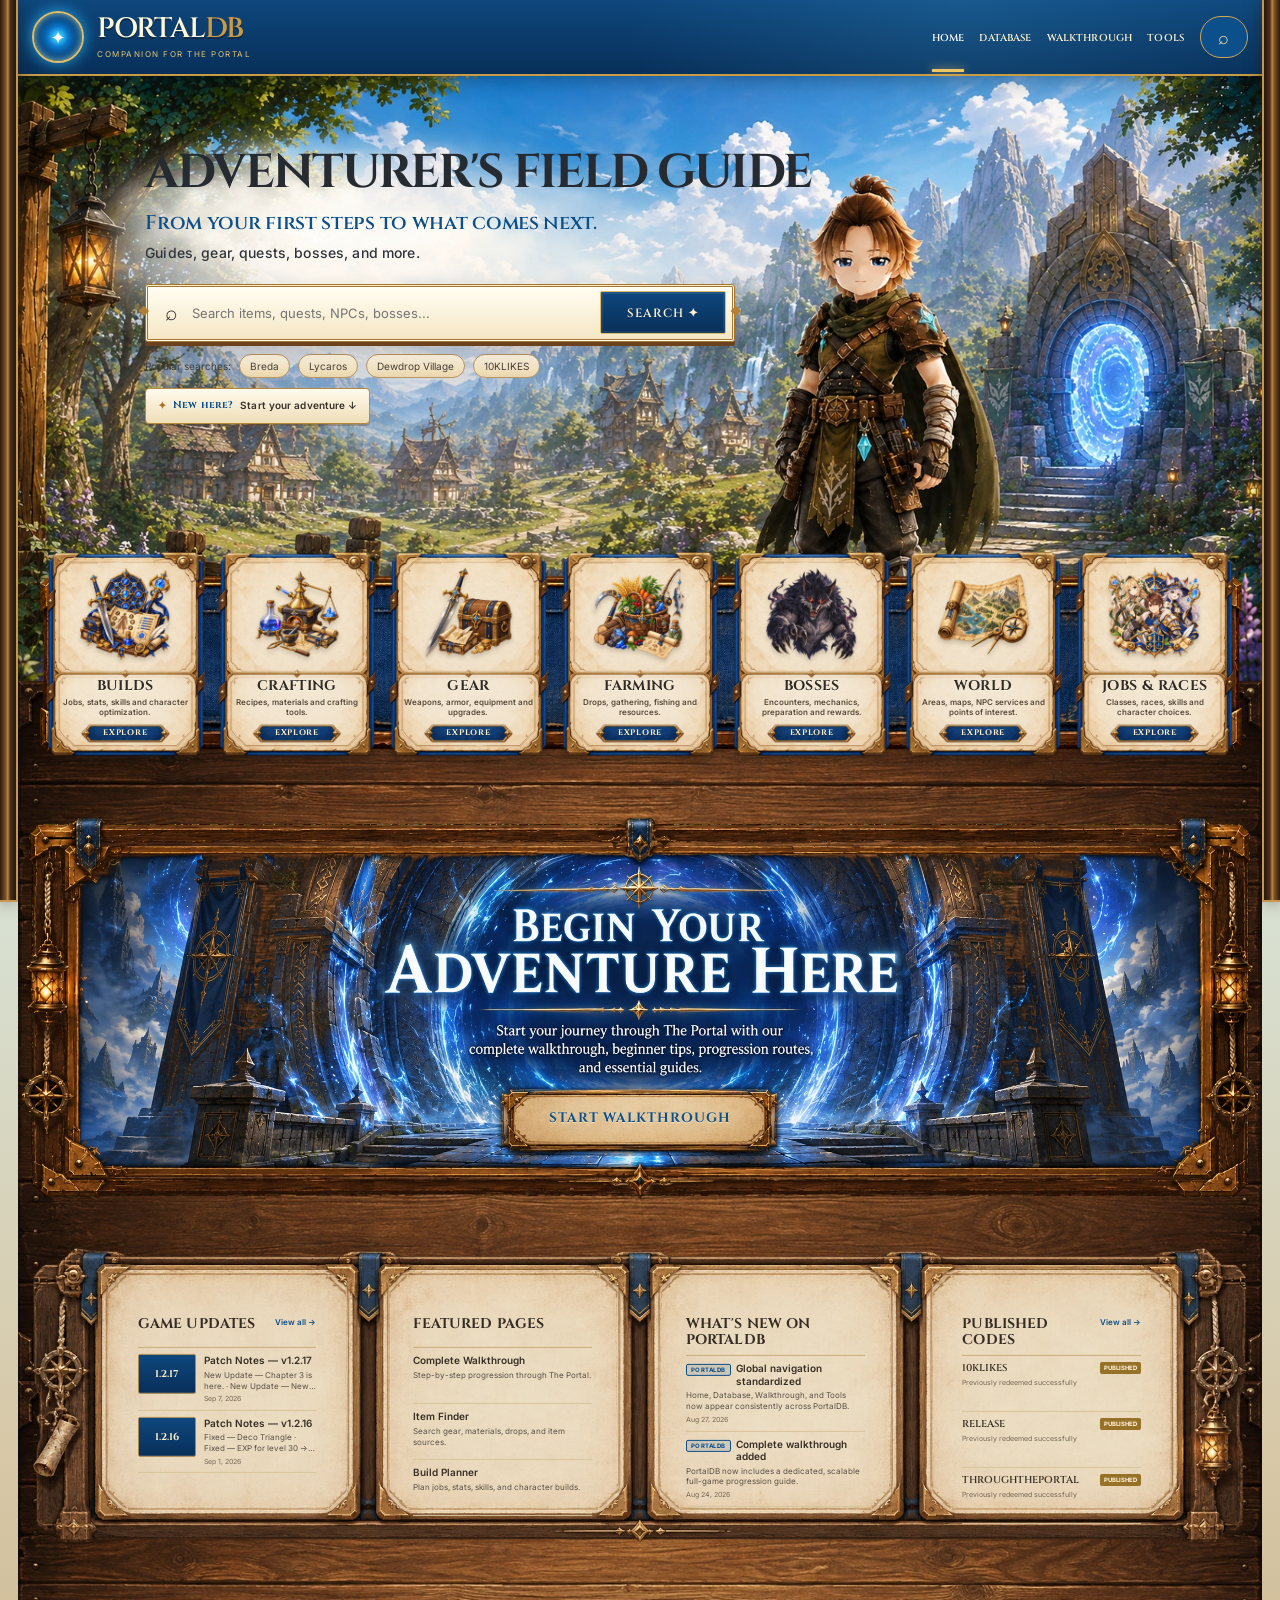
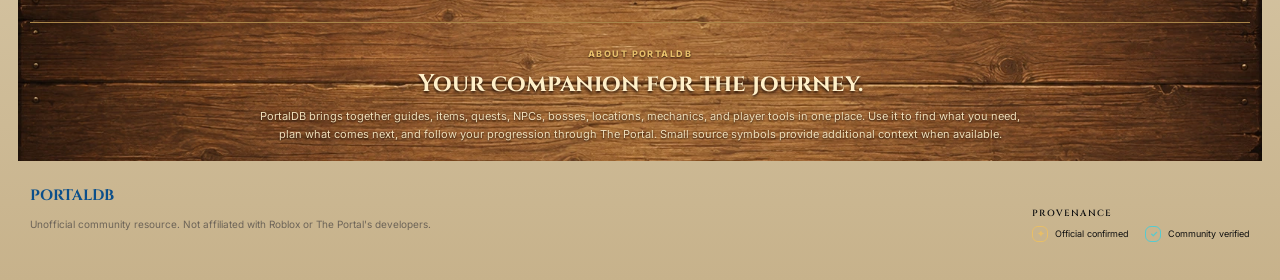
==== commit bea72499: "Lock internal pages to solid parchment palette" ====
--- a/index.html
+++ b/index.html
@@ -7,7 +7,7 @@
   <title>PortalDB — The Portal Companion</title>
   <link rel="preconnect" href="https://fonts.googleapis.com"><link rel="preconnect" href="https://fonts.gstatic.com" crossorigin>
   <link href="https://fonts.googleapis.com/css2?family=Cinzel:wght@500;600;700&family=Inter:wght@400;500;600;700&display=swap" rel="stylesheet">
-  <link rel="stylesheet" href="styles.css?v=20260910-blue-surface-1" /><link rel="stylesheet" href="site-nav.css?v=20260827-global-nav-1" /><link rel="stylesheet" href="site-pages.css?v=20260910-blue-surface-1" /><link rel="stylesheet" href="fantasy-theme.css?v=20260910-blue-surface-1" /><link rel="stylesheet" href="home-fantasy.css?v=20260910-blue-surface-1" /><link rel="stylesheet" href="home-responsive.css?v=20260910-blue-surface-1" /><link rel="stylesheet" href="home-category-art.css?v=20260910-blue-enforcement-1" />
+  <link rel="stylesheet" href="styles.css?v=20260911-solid-parchment-1" /><link rel="stylesheet" href="site-nav.css?v=20260827-global-nav-1" /><link rel="stylesheet" href="site-pages.css?v=20260911-solid-parchment-1" /><link rel="stylesheet" href="fantasy-theme.css?v=20260911-solid-parchment-1" /><link rel="stylesheet" href="home-fantasy.css?v=20260911-solid-parchment-1" /><link rel="stylesheet" href="home-responsive.css?v=20260911-solid-parchment-1" /><link rel="stylesheet" href="home-category-art.css?v=20260910-blue-enforcement-1" />
   <link rel="stylesheet" href="layout-spacing.css?v=20260825-1" />
 </head>
 <body class="fantasy-home">
@@ -67,6 +67,6 @@
   </main>
   <footer class="footer shell"><div><strong>PORTALDB</strong><p>Unofficial community resource. Not affiliated with Roblox or The Portal's developers.</p></div><aside class="footer-provenance" aria-label="Provenance legend"><span class="footer-provenance-title">PROVENANCE</span><div class="footer-provenance-items"><span class="footer-provenance-item"><span class="verification-seal verification-official" aria-hidden="true">✦</span><span>Official confirmed</span></span><span class="footer-provenance-item"><span class="verification-seal verification-community" aria-hidden="true">✓</span><span>Community verified</span></span></div></aside></footer>
   <dialog id="entryDialog"><button id="dialogClose" class="dialog-close" aria-label="Close details">×</button><div id="dialogContent"></div></dialog>
-<script src="app.js?v=20260910-blue-surface-1"></script><script src="home-info-board.js?v=20260909-patch-feed-1"></script>
+<script src="app.js?v=20260911-solid-parchment-1"></script><script src="home-info-board.js?v=20260909-patch-feed-1"></script>
 </body>
 </html>
--- a/styles.css
+++ b/styles.css
@@ -1,9 +1,17 @@
 :root{
   --portal-blue-surface:linear-gradient(180deg,#0e477d,#082f59);--portal-blue-accent:#0b4f8b;
+  --portal-text-on-blue:#fff8e5;
+  --text-on-blue:var(--portal-text-on-blue);
+  --text-muted-on-blue:#f0ce7b;
+  --text-on-light:#332b22;
+  --portal-text-muted:var(--portal-ink);
+  --text-muted-on-light:var(--portal-ink);
+  --text-on-dark:#fff8e5;
   --portal-gold:#c99b45;
   --portal-gold-light:#f0ce7b;
   --portal-parchment:#fff8e5;
   --portal-parchment-deep:#ead3a4;
+  --portal-parchment-surface:#F3E6C5;
   --portal-ink:#332b22;
   --portal-wood:#563616;
   --bg:#0b0a16;
--- a/site-pages.css
+++ b/site-pages.css
@@ -3,20 +3,20 @@
 .page-hero h1{margin:8px 0 12px;font-size:clamp(38px,6vw,68px);line-height:1.02}
 .page-hero p{max-width:820px;color:var(--muted);font-size:13px;line-height:1.8}
 .page-grid{display:grid;grid-template-columns:repeat(3,minmax(0,1fr));gap:14px}
-.page-card{display:block;min-height:150px;padding:20px;color:var(--portal-ink,var(--text));text-decoration:none;border:1px solid rgba(151,105,40,.48);border-radius:11px;background:linear-gradient(180deg,var(--portal-parchment,#fff8e5),var(--portal-parchment-deep,#ead3a4));box-shadow:0 6px 16px rgba(80,54,22,.13)}
+.page-card{display:block;min-height:150px;padding:20px;color:var(--portal-ink,var(--text));text-decoration:none;border:1px solid rgba(151,105,40,.48);border-radius:11px;background:var(--portal-parchment-surface);box-shadow:0 6px 16px rgba(80,54,22,.13)}
 .page-card:hover{border-color:var(--portal-blue-accent,#0b4f8b);transform:translateY(-1px)}
 .page-card span{display:block;color:var(--gold);font-size:9px;font-weight:800;letter-spacing:.11em;text-transform:uppercase}
 .page-card h3{margin:9px 0 7px;font-size:21px}
-.page-card p{margin:0;color:#655b4e;font-size:11px;line-height:1.6}
+.page-card p{margin:0;color:var(--portal-text-muted);font-size:11px;line-height:1.6}
 .home-summary{display:grid;grid-template-columns:1fr;gap:18px;padding:22px 0 8px}
-.summary-panel{padding:24px;border:1px solid rgba(151,105,40,.48);border-radius:11px;background:var(--portal-parchment,#fff8e5);box-shadow:0 6px 16px rgba(80,54,22,.13)}
+.summary-panel{padding:24px;border:1px solid rgba(151,105,40,.48);border-radius:11px;background:var(--portal-parchment-surface);box-shadow:0 6px 16px rgba(80,54,22,.13)}
 .summary-panel h2{margin:7px 0 10px;font-size:28px}
-.summary-panel p{color:#655b4e;font-size:12px;line-height:1.75}
+.summary-panel p{color:var(--portal-text-muted);font-size:12px;line-height:1.75}
 .summary-points{display:grid;gap:10px;margin-top:16px}
-.summary-point{padding:11px 12px;color:var(--portal-ink,#332b22);font-size:11px;border:1px solid rgba(151,105,40,.3);border-radius:7px;background:#f8edd1}
+.summary-point{padding:11px 12px;color:var(--portal-ink,#332b22);font-size:11px;border:1px solid rgba(151,105,40,.3);border-radius:7px;background:var(--portal-parchment-surface)}
 .summary-point b{color:var(--gold2)}
 .home-actions{display:grid;grid-template-columns:repeat(4,minmax(0,1fr));gap:12px;padding:24px 0 0}
-.home-action{display:block;padding:16px;color:var(--portal-ink,#332b22);text-decoration:none;border:1px solid rgba(151,105,40,.42);border-radius:9px;background:#f8edd1}
+.home-action{display:block;padding:16px;color:var(--portal-ink,#332b22);text-decoration:none;border:1px solid rgba(151,105,40,.42);border-radius:9px;background:var(--portal-parchment-surface)}
 .home-action:hover{border-color:var(--portal-blue-accent,#0b4f8b)}
 .home-action strong{display:block;margin-bottom:6px}
 .home-action small{color:var(--muted);line-height:1.5}
@@ -24,9 +24,9 @@
 .topbar .main-nav a{text-decoration:none}
 .page-search{max-width:840px;margin:22px 0 8px}
 .tool-launch-grid{display:grid;grid-template-columns:repeat(2,minmax(0,1fr));gap:16px;margin-top:22px}
-.tool-launch{display:block;padding:24px;color:var(--portal-ink,#332b22);text-decoration:none;border:1px solid rgba(151,105,40,.5);border-radius:11px;background:linear-gradient(180deg,var(--portal-parchment,#fff8e5),var(--portal-parchment-deep,#ead3a4));box-shadow:0 6px 16px rgba(80,54,22,.14)}
+.tool-launch{display:block;padding:24px;color:var(--portal-ink,#332b22);text-decoration:none;border:1px solid rgba(151,105,40,.5);border-radius:11px;background:var(--portal-parchment-surface);box-shadow:0 6px 16px rgba(80,54,22,.14)}
 .tool-launch h2{margin:8px 0}
-.tool-launch p{color:#655b4e;font-size:11px;line-height:1.65}
+.tool-launch p{color:var(--portal-text-muted);font-size:11px;line-height:1.65}
 .tool-launch b{display:inline-block;margin-top:14px;color:var(--portal-blue-accent,#0b4f8b);font-size:10px}
 .page-footer-space{height:18px}
 
--- a/fantasy-theme.css
+++ b/fantasy-theme.css
@@ -1,5 +1,5 @@
-:root{--portal-gold:#c99b45;--portal-gold-light:#f0ce7b;--portal-parchment:#fff8e5;--portal-parchment-deep:#ead3a4;--portal-ink:#332b22;--portal-wood:#563616;--bg:#e5ddc8;--bg2:#d8ccb0;--panel:#fff8e7;--panel2:#f3e4c3;--line:rgba(143,102,43,.42);--gold:#b78635;--gold2:#79531d;--cream:#fff9e8;--text:#2f2a25;--muted:#6c6256;--green:#3c8150;--red:#a34f4f;--shadow:0 16px 42px rgba(74,52,26,.2)}
-body:not(.fantasy-home){background:radial-gradient(circle at 75% 0,rgba(11,79,139,.2),transparent 26%),linear-gradient(180deg,#dbe7e1 0,#e9e1cd 34%,#dfd3b9 100%);color:var(--text)}body:not(.fantasy-home):before{content:"";position:fixed;inset:0;z-index:-2;opacity:.22;background:repeating-linear-gradient(7deg,transparent 0 8px,rgba(91,64,31,.035) 9px 10px)}body:not(.fantasy-home) .page-glow{opacity:.12}.topbar:not(.fantasy-topbar){border:1px solid #bb914a;background:var(--portal-blue-surface);box-shadow:0 6px 18px rgba(10,44,76,.24)}.topbar:not(.fantasy-topbar) .brand-copy strong{color:#fff8df}.topbar:not(.fantasy-topbar) .brand-copy small{color:#e1c27e}.topbar:not(.fantasy-topbar) .main-nav a{color:#e9dfc9}.topbar:not(.fantasy-topbar) .main-nav a:hover,.topbar:not(.fantasy-topbar) .main-nav a.active{color:#fff5d7}.topbar:not(.fantasy-topbar) .brand-emblem{background:radial-gradient(circle,var(--portal-blue-accent),var(--portal-blue-accent) 45%,#082f59);border-color:#d7ac5b;box-shadow:0 0 14px rgba(45,185,239,.65)}.page-hero h1{color:var(--portal-blue-accent)}.page-hero p{color:#5d5c58}.page-card,.tool-launch,.summary-panel,.panel,.tool-card,.guide-row article{border-color:#a98349;background:linear-gradient(rgba(255,249,230,.95),rgba(238,221,184,.97));box-shadow:0 5px 14px rgba(72,49,23,.14);color:#322c26}.page-card:hover,.tool-launch:hover{border-color:var(--portal-blue-accent);transform:translateY(-2px)}.page-card p,.tool-launch p,.summary-panel p,.section-heading p,.timeline-item p,.compact-panel p,.tool-card p{color:#665e53}.page-card span,.panel-kicker{color:#956824}.home-action{border-color:#b18a4d;background:#f9efd8;color:#342c24}.home-action small{color:#6c6254}.search-shell{border:2px solid #ae8240;background:#fff9e8}.search-shell button{background:var(--portal-blue-surface)}.search-results{background:#fff9e8;border-color:#aa7f3f}.result-row{color:#342d25;border-color:#d7c49d}.result-row:hover{background:rgba(11,79,139,.12)}.result-row small{color:#6e6559}dialog{color:#302a25;background:#fff8e7;border-color:#a87d3f}dialog::backdrop{background:rgba(34,24,16,.66)}.dialog-body p{color:#675f55}.meta-box{border-color:#ccb587;background:#f5e7c9}.meta-box small{color:#7a6851}.dialog-close{border-color:#a17a43;background:var(--portal-blue-accent);color:#fff3ce}.footer{color:#71685e}.footer strong{color:var(--portal-blue-accent)}
+:root{--portal-gold:#c99b45;--portal-gold-light:#f0ce7b;--portal-parchment:#fff8e5;--portal-parchment-deep:#ead3a4;--portal-ink:#332b22;--portal-wood:#563616;--bg:#e5ddc8;--bg2:#d8ccb0;--panel:var(--portal-parchment-surface);--panel2:var(--portal-parchment-surface);--line:rgba(143,102,43,.42);--gold:var(--portal-gold);--gold2:var(--portal-gold);--cream:var(--portal-text-on-blue);--text:var(--portal-ink);--muted:var(--portal-ink);--green:#3c8150;--red:#a34f4f;--shadow:0 16px 42px rgba(74,52,26,.2)}
+body:not(.fantasy-home){background:var(--portal-parchment-surface);color:var(--text)}body:not(.fantasy-home):before{content:"";position:fixed;inset:0;z-index:-2;opacity:.22;background:repeating-linear-gradient(7deg,transparent 0 8px,rgba(91,64,31,.035) 9px 10px)}body:not(.fantasy-home) .page-glow{opacity:.12}.topbar:not(.fantasy-topbar){border:1px solid var(--portal-gold);background:var(--portal-blue-surface);box-shadow:0 6px 18px rgba(10,44,76,.24)}.topbar:not(.fantasy-topbar) .brand-copy strong{color:var(--portal-text-on-blue)}.topbar:not(.fantasy-topbar) .brand-copy small{color:var(--portal-text-on-blue)}.topbar:not(.fantasy-topbar) .main-nav a{color:var(--portal-text-on-blue)}.topbar:not(.fantasy-topbar) .main-nav a:hover,.topbar:not(.fantasy-topbar) .main-nav a.active{color:var(--portal-text-on-blue)}.topbar:not(.fantasy-topbar) .brand-emblem{background:radial-gradient(circle,var(--portal-blue-accent),var(--portal-blue-accent) 45%,#082f59);border-color:var(--portal-gold);box-shadow:0 0 14px rgba(45,185,239,.65)}.page-hero h1{color:var(--portal-blue-accent)}.page-hero p{color:var(--portal-ink)}.page-card,.tool-launch,.summary-panel,.panel,.tool-card,.guide-row article{border-color:var(--portal-gold);background:var(--portal-parchment-surface);box-shadow:0 5px 14px rgba(72,49,23,.14);color:#322c26}.page-card:hover,.tool-launch:hover{border-color:var(--portal-blue-accent);transform:translateY(-2px)}.page-card p,.tool-launch p,.summary-panel p,.section-heading p,.timeline-item p,.compact-panel p,.tool-card p{color:var(--portal-text-muted)}.page-card span,.panel-kicker{color:var(--portal-gold)}.home-action{border-color:#b18a4d;background:var(--portal-parchment-surface);color:#342c24}.home-action small{color:var(--portal-text-muted)}.search-shell{border:2px solid #ae8240;background:var(--portal-parchment-surface)}.search-shell button{background:var(--portal-blue-surface)}.search-results{background:var(--portal-parchment-surface);border-color:#aa7f3f}.result-row{color:#342d25;border-color:var(--portal-text-muted)}.result-row:hover{background:rgba(11,79,139,.12)}.result-row small{color:#6e6559}dialog{color:#302a25;background:var(--portal-text-on-blue);border-color:var(--portal-gold)}dialog::backdrop{background:rgba(34,24,16,.66)}.dialog-body p{color:#675f55}.meta-box{border-color:#ccb587;background:var(--portal-parchment-surface)}.meta-box small{color:#7a6851}.dialog-close{border-color:#a17a43;background:var(--portal-blue-accent);color:#fff3ce}.footer{color:#71685e}.footer strong{color:var(--portal-blue-accent)}
 @media(max-width:760px){body:not(.fantasy-home) .topbar .main-nav{display:flex;overflow-x:auto;width:100%;order:3;padding:5px 0}.topbar:not(.fantasy-topbar){height:auto;min-height:62px;flex-wrap:wrap;padding:9px 12px}.topbar:not(.fantasy-topbar) .main-nav a.active:after{bottom:-5px}}
 
 
@@ -7,13 +7,13 @@
 body:not(.fantasy-home) .craft-card,
 body:not(.fantasy-home) .planner-panel,
 body:not(.fantasy-home) .quest-shell,
-body:not(.fantasy-home) .finder-shell{border-color:#a98349;border-radius:12px;background:linear-gradient(180deg,var(--portal-parchment),#efdfba);color:var(--portal-ink);box-shadow:0 8px 22px rgba(72,49,23,.16)}
+body:not(.fantasy-home) .finder-shell{border-color:var(--portal-gold);border-radius:12px;background:var(--portal-parchment-surface);color:var(--portal-ink);box-shadow:0 8px 22px rgba(72,49,23,.16)}
 body:not(.fantasy-home) .craft-head,
 body:not(.fantasy-home) .craft-controls,
 body:not(.fantasy-home) .quest-head,
 body:not(.fantasy-home) .quest-tabs,
 body:not(.fantasy-home) .finder-head,
-body:not(.fantasy-home) .finder-controls{border-color:rgba(151,105,40,.28);background:rgba(255,248,229,.58)}
+body:not(.fantasy-home) .finder-controls{border-color:rgba(151,105,40,.28);background:var(--portal-parchment-surface)}
 body:not(.fantasy-home) .craft-head h1,
 body:not(.fantasy-home) .planner-title h1,
 body:not(.fantasy-home) .planner-panel h2,
@@ -32,7 +32,7 @@
 body:not(.fantasy-home) .quest-meta-line,
 body:not(.fantasy-home) .quest-part-title small,
 body:not(.fantasy-home) .finder-head p,
-body:not(.fantasy-home) .finder-card>p{color:#665e53}
+body:not(.fantasy-home) .finder-card>p{color:var(--portal-text-muted)}
 body:not(.fantasy-home) .craft-controls select,
 body:not(.fantasy-home) .craft-controls input,
 body:not(.fantasy-home) .planner-field select,
@@ -40,11 +40,11 @@
 body:not(.fantasy-home) .slot select,
 body:not(.fantasy-home) .skill-grid select,
 body:not(.fantasy-home) .finder-controls input,
-body:not(.fantasy-home) .finder-controls select{border-color:#aa8245;border-radius:7px;background:#fffaf0;color:var(--portal-ink)}
+body:not(.fantasy-home) .finder-controls select{border-color:var(--portal-gold);border-radius:7px;background:var(--portal-parchment-surface);color:var(--portal-ink)}
 body:not(.fantasy-home) .craft-controls button,
 body:not(.fantasy-home) .stat-controls button,
 body:not(.fantasy-home) .planner-actions button,
-body:not(.fantasy-home) .finder-controls button{border-color:#a77c3b;border-radius:7px;background:#f7e9c8;color:var(--portal-blue-accent)}
+body:not(.fantasy-home) .finder-controls button{border-color:#a77c3b;border-radius:7px;background:var(--portal-parchment-surface);color:var(--portal-blue-accent)}
 body:not(.fantasy-home) .planner-actions button.primary{background:var(--portal-blue-surface);color:#fff8e5}
 body:not(.fantasy-home) .craft-empty,
 body:not(.fantasy-home) .craft-panel,
@@ -58,7 +58,7 @@
 body:not(.fantasy-home) .future-chapters,
 body:not(.fantasy-home) .relationship-panel,
 body:not(.fantasy-home) .relationship-facts>div,
-body:not(.fantasy-home) .finder-card{border-color:rgba(151,105,40,.3);border-radius:8px;background:rgba(255,250,235,.55);color:var(--portal-ink)}
+body:not(.fantasy-home) .finder-card{border-color:rgba(151,105,40,.3);border-radius:8px;background:var(--portal-parchment-surface);color:var(--portal-ink)}
 body:not(.fantasy-home) .craft-line,
 body:not(.fantasy-home) .planner-note,
 body:not(.fantasy-home) .slot span,
@@ -72,5 +72,5 @@
 body:not(.fantasy-home) .finder-results{border-color:rgba(151,105,40,.24)}
 body:not(.fantasy-home) .quest-tab,
 body:not(.fantasy-home) .quest-link,
-body:not(.fantasy-home) .relationship-links button{border-color:rgba(151,105,40,.38);background:#f7e9c8;color:var(--portal-blue-accent)}
+body:not(.fantasy-home) .relationship-links button{border-color:rgba(151,105,40,.38);background:var(--portal-parchment-surface);color:var(--portal-blue-accent)}
 body:not(.fantasy-home) .quest-tab.active{border-color:var(--portal-blue-accent);background:var(--portal-blue-surface);color:#fff8e5}
--- a/home-fantasy.css
+++ b/home-fantasy.css
@@ -1,9 +1,9 @@
 :root{--fantasy-gold:#c99b45;--fantasy-gold-light:#f0ce7b;--parchment:#fff8e5;--parchment-deep:#ead3a4;--ink:#332b22;--leather:#69441f;--wood:#563616}
 .homepage-lower-stage{position:relative;z-index:6;isolation:isolate;display:flow-root}.homepage-lower-stage:before{content:"";position:absolute;z-index:-1;top:235px;right:18px;bottom:0;left:18px;pointer-events:none;background-color:#4a2916;background-image:url('assets/home/ui/homepage-wood-background.webp?v=20260820-1');background-position:center top;background-repeat:repeat-y;background-size:100% auto}.homepage-lower-stage>.field-guide-note{position:relative;z-index:1}.homepage-lower-stage>.field-guide-note .panel-kicker{color:#e6bd6a;text-shadow:0 1px 2px #2c1608}.homepage-lower-stage>.field-guide-note h2{color:#fff0c9;text-shadow:0 2px 3px #2b1508}.homepage-lower-stage>.field-guide-note p{color:#f0dfba;text-shadow:0 1px 2px #2b1508}
-*{box-sizing:border-box}.fantasy-home{position:relative;overflow-x:hidden;background:linear-gradient(180deg,#d8e8df 0 40%,#d7c7a6 78%,#c7b28b);color:#332b22}.fantasy-home .shell{width:min(1500px,calc(100% - 72px))}.fantasy-home:before,.fantasy-home:after{content:"";position:fixed;z-index:60;top:0;bottom:0;width:16px;pointer-events:none;background:linear-gradient(90deg,#2d1b0c,#7c5128 35%,#bd8442 48%,#493018 64%,#24170b);box-shadow:0 0 0 2px #c5974e,0 0 18px rgba(36,23,11,.6)}.fantasy-home:before{left:0}.fantasy-home:after{right:0;transform:scaleX(-1)}
+*{box-sizing:border-box}.fantasy-home{--portal-parchment-surface:linear-gradient(180deg,rgba(255,250,232,.97),rgba(236,215,175,.98));position:relative;overflow-x:hidden;background:linear-gradient(180deg,#d8e8df 0 40%,#d7c7a6 78%,#c7b28b);color:#332b22}.fantasy-home .shell{width:min(1500px,calc(100% - 72px))}.fantasy-home:before,.fantasy-home:after{content:"";position:fixed;z-index:60;top:0;bottom:0;width:16px;pointer-events:none;background:linear-gradient(90deg,#2d1b0c,#7c5128 35%,#bd8442 48%,#493018 64%,#24170b);box-shadow:0 0 0 2px #c5974e,0 0 18px rgba(36,23,11,.6)}.fantasy-home:before{left:0}.fantasy-home:after{right:0;transform:scaleX(-1)}
 .fantasy-topbar{width:100%;height:76px;margin:0;padding:0 max(32px,calc((100% - 1500px)/2));gap:28px;border:0;border-bottom:2px solid var(--fantasy-gold);border-radius:0;background:var(--portal-blue-surface);box-shadow:0 5px 20px rgba(5,31,55,.34)}.fantasy-topbar:before{content:"";position:absolute;inset:0;background:radial-gradient(circle at 75% 0,rgba(66,161,211,.2),transparent 35%);pointer-events:none}.fantasy-topbar .brand{position:relative;flex:0 0 auto;margin-right:auto;gap:13px}.fantasy-topbar .brand-emblem{width:52px;height:52px;font-size:18px;color:#fff;border:2px solid #e1bd6b;background:radial-gradient(circle,#fff 0 3%,#3ed1ff 8%,#0a78ca 30%,#053d78 57%,#081f3d 70%);box-shadow:inset 0 0 8px #85e6ff,0 0 15px rgba(45,194,255,.8)}.fantasy-topbar .brand-copy strong{font-size:28px;color:#fff7d9;text-shadow:0 2px 0 #102a44}.fantasy-topbar .brand-copy small{margin-top:6px;color:#e5c171;font-size:8px}.fantasy-topbar .main-nav{position:relative;display:flex;gap:27px;margin-left:auto;scrollbar-width:none}.fantasy-topbar .main-nav::-webkit-scrollbar{display:none}.fantasy-topbar .main-nav a{padding:29px 0 27px;color:#fff0cb;font:600 11px Cinzel,serif;white-space:nowrap;letter-spacing:.015em}.fantasy-topbar .main-nav a:hover,.fantasy-topbar .main-nav a.active{color:#fff}.fantasy-topbar .main-nav a.active:after{bottom:0;height:3px;background:#efc665;box-shadow:0 0 10px rgba(239,198,101,.8)}.fantasy-topbar .round-btn{position:relative;width:48px;height:42px;border-color:#d4a54d;border-radius:22px;background:var(--portal-blue-accent);color:#ffe1a0;font-size:18px}
 .fantasy-hero{position:relative;z-index:5;isolation:isolate;height:445px;overflow:visible;background:var(--portal-blue-surface)}.hero-scene{position:absolute;z-index:0;inset:0 0 auto;height:min(56.28vw,900px);overflow:hidden;pointer-events:none}.hero-scene img{display:block;width:100%;height:auto;max-width:none;pointer-events:none}.fantasy-hero:before,.fantasy-hero:after{content:none}.hero-copy{position:relative;z-index:3;padding-top:64px}.hero-copy .eyebrow{color:#8e611e;font-size:10px;letter-spacing:.2em}.hero-copy h1{width:660px;margin:10px 0 7px;color:#262a31;font-size:clamp(50px,4.25vw,68px);line-height:.96;letter-spacing:-.045em;text-transform:uppercase}.hero-copy h1 span,.hero-copy h1 em{display:block;white-space:nowrap}.hero-copy h1 em{color:var(--portal-blue-accent);font-style:normal}.hero-copy>p{margin:13px 0 0;color:#343640;font:600 16px Cinzel,serif}.hero-copy>p strong{color:var(--portal-blue-accent)}.fantasy-home .search-shell{position:relative;width:590px;height:58px;margin-top:20px;padding:5px 6px 5px 17px;border:3px double #a77830;border-radius:3px;background:linear-gradient(180deg,#fffdf2,#f5e7c5);box-shadow:0 4px 0 #6b421d,0 9px 22px rgba(49,35,19,.2)}.fantasy-home .search-shell:before,.fantasy-home .search-shell:after{content:"◆";position:absolute;top:17px;color:#b18033;font-size:11px}.fantasy-home .search-shell:before{left:-10px}.fantasy-home .search-shell:after{right:-10px}.fantasy-home .search-mark{color:#332e2a;font-size:21px}.fantasy-home .search-shell input{font-size:13px}.fantasy-home .search-shell button{height:43px;padding:0 26px;border:1px solid #e0bb67;border-radius:2px;background:var(--portal-blue-surface);box-shadow:inset 0 0 0 2px rgba(255,255,255,.08);color:#fff1ca}.fantasy-home .popular-searches{margin-top:12px;color:#3f3e3a;font-size:10px}.fantasy-home .popular-searches button{padding:5px 10px;border:1px solid #b9955f;border-radius:12px;background:linear-gradient(#fff8e5,#ead6ad);color:#474139}.fantasy-home .search-results{position:absolute;z-index:30;width:590px;margin-top:8px;border-color:#a77b3b;border-radius:3px;background:#fff9e8;color:#302b26}.fantasy-home .result-row{color:#332d25;border-color:#d9c59c}.fantasy-home .result-row:hover{background:rgba(11,79,139,.12)}.fantasy-home .result-row small{color:#675f54}
-.category-deck-shell{position:relative;z-index:8;isolation:isolate;margin-top:100px;padding:12px 14px;overflow:visible}.category-deck-art{position:absolute;z-index:0;top:58%;left:0;width:100%;height:auto;display:block;pointer-events:none;transform:translateY(-50%)}.category-deck{position:relative;z-index:1;display:grid;grid-template-columns:repeat(7,minmax(0,1fr));gap:9px}.category-deck>.field-card{z-index:1}.field-card{position:relative;min-width:0;height:205px;padding:0 10px 10px;display:flex;flex-direction:column;align-items:center;overflow:hidden;text-align:center;color:#392d22;border:3px double #9d743c;border-radius:2px;background:linear-gradient(rgba(255,250,232,.97),rgba(236,215,175,.98)),repeating-linear-gradient(10deg,transparent 0 7px,rgba(107,73,31,.05) 8px 9px);box-shadow:0 4px 0 #785022,0 6px 10px rgba(40,25,12,.25);transition:transform .18s,border-color .18s}.field-card:before,.field-card:after{content:"";position:absolute;top:4px;width:10px;height:10px;border:1px solid #a97835;background:#d8b167;transform:rotate(45deg)}.field-card:before{left:4px}.field-card:after{right:4px}.field-card:hover{transform:translateY(-5px);border-color:#e0b65c}.field-visual{width:calc(100% + 20px);height:102px;flex:0 0 102px;margin-bottom:5px;overflow:hidden;border-bottom:2px solid #b98c43;background:#d8e2d4}.field-visual img{width:100%;height:100%;display:block;object-fit:cover}.field-visual.npc-category-art{background:radial-gradient(circle,#e8e2c7,#c7b28b)}.field-visual.npc-category-art img{object-fit:contain;object-position:center 13%}.field-card strong{font:600 18px/1.05 Cinzel,serif;text-transform:uppercase}.field-card small{margin-top:4px;min-height:28px;color:#554a3f;font:500 9px/1.35 Inter,sans-serif}.field-card b{margin-top:auto;padding:4px 13px;border:1px solid #d2a856;border-radius:2px;background:var(--portal-blue-accent);color:#fff0ca;font:600 8px Cinzel,serif;text-transform:uppercase;letter-spacing:.07em}
+.category-deck-shell{position:relative;z-index:8;isolation:isolate;margin-top:100px;padding:12px 14px;overflow:visible}.category-deck-art{position:absolute;z-index:0;top:58%;left:0;width:100%;height:auto;display:block;pointer-events:none;transform:translateY(-50%)}.category-deck{position:relative;z-index:1;display:grid;grid-template-columns:repeat(7,minmax(0,1fr));gap:9px}.category-deck>.field-card{z-index:1}.field-card{position:relative;min-width:0;height:205px;padding:0 10px 10px;display:flex;flex-direction:column;align-items:center;overflow:hidden;text-align:center;color:#392d22;border:3px double #9d743c;border-radius:2px;background:var(--portal-parchment-surface),repeating-linear-gradient(10deg,transparent 0 7px,rgba(107,73,31,.05) 8px 9px);box-shadow:0 4px 0 #785022,0 6px 10px rgba(40,25,12,.25);transition:transform .18s,border-color .18s}.field-card:before,.field-card:after{content:"";position:absolute;top:4px;width:10px;height:10px;border:1px solid #a97835;background:#d8b167;transform:rotate(45deg)}.field-card:before{left:4px}.field-card:after{right:4px}.field-card:hover{transform:translateY(-5px);border-color:#e0b65c}.field-visual{width:calc(100% + 20px);height:102px;flex:0 0 102px;margin-bottom:5px;overflow:hidden;border-bottom:2px solid #b98c43;background:#d8e2d4}.field-visual img{width:100%;height:100%;display:block;object-fit:cover}.field-visual.npc-category-art{background:radial-gradient(circle,#e8e2c7,#c7b28b)}.field-visual.npc-category-art img{object-fit:contain;object-position:center 13%}.field-card strong{font:600 18px/1.05 Cinzel,serif;text-transform:uppercase}.field-card small{margin-top:4px;min-height:28px;color:#554a3f;font:500 9px/1.35 Inter,sans-serif}.field-card b{margin-top:auto;padding:4px 13px;border:1px solid #d2a856;border-radius:2px;background:var(--portal-blue-accent);color:#fff0ca;font:600 8px Cinzel,serif;text-transform:uppercase;letter-spacing:.07em}
 .homepage-info-board{--info-board-content-width:17.052%;--info-board-inner-padding:16px;--board-heading-size:14px;--board-title-size:10px;--board-support-size:8px;--board-meta-size:7px;--board-badge-size:6px;--board-row-padding:6px;--board-row-min-height:56px;position:relative;z-index:7;isolation:isolate;aspect-ratio:1672/610;margin-top:clamp(89px,8.8vw,140px);overflow:visible}
 .homepage-info-board-art{position:absolute;z-index:0;top:-21.3%;left:0;width:100%;height:auto;display:block;pointer-events:none}
 .homepage-info-board-content{position:absolute;z-index:1;inset:0;display:block;transform:translateY(-12%)}
@@ -41,7 +41,7 @@
 .homepage-walkthrough-cta{position:relative;z-index:7;margin-top:clamp(88px,calc(16.67% - 118px),152px);background:transparent}.homepage-walkthrough-cta-art{position:relative;background:transparent}.homepage-walkthrough-cta-art>img{display:block;width:100%;height:auto;pointer-events:none}.homepage-walkthrough-button{position:absolute;left:39.65%;top:72.75%;display:flex;align-items:center;justify-content:center;width:20.7%;height:10.7%;padding:0;border:0;background:transparent;color:var(--portal-blue-accent);font:700 clamp(6px,1.05vw,17px)/1 Cinzel,serif;letter-spacing:.07em;text-align:center;text-decoration:none;text-transform:uppercase;text-shadow:0 1px rgba(255,248,216,.7);transition:color .18s ease,text-shadow .18s ease,transform .18s ease}.homepage-walkthrough-button:hover{color:var(--portal-blue-accent);text-shadow:0 0 8px rgba(11,79,139,.5);transform:translateY(-1px)}.homepage-walkthrough-button:focus-visible{outline:2px solid var(--portal-blue-accent);outline-offset:-3px;border-radius:5px;color:var(--portal-blue-accent)}.field-guide-note{margin-top:16px;padding:18px 22px;text-align:center;border-top:1px solid #a98549}.field-guide-note h2{margin:7px 0;color:var(--portal-blue-accent)}.field-guide-note p{max-width:760px;margin:0 auto;color:#56544f;line-height:1.65;font-size:11px}.fantasy-home .footer{margin-top:0;padding-top:24px;color:#6d6458}.fantasy-home .footer strong{color:var(--portal-blue-accent)}
 .fantasy-hero{height:370px}.hero-copy{padding-top:74px;padding-left:clamp(54px,9vw,150px)}.field-card{height:195px}
 @media(max-width:1280px){.fantasy-topbar{gap:16px}.fantasy-topbar .main-nav{gap:15px}.fantasy-topbar .main-nav a{font-size:10px}.fantasy-home .shell{width:min(1220px,calc(100% - 52px))}.field-card strong{font-size:15px}.field-card small{font-size:8px}}
-@media(max-width:980px){.fantasy-topbar{height:auto;min-height:70px;flex-wrap:wrap;padding:8px 24px}.fantasy-topbar .main-nav{order:3;width:100%;display:flex;overflow-x:auto;padding:3px 0}.fantasy-topbar .main-nav a{padding:8px 0 6px}.fantasy-topbar .main-nav a.active:after{bottom:0}.fantasy-hero{height:475px}.hero-copy h1{font-size:50px}.category-deck-shell{margin-top:40px}.category-deck-art{top:145px}.category-deck{grid-template-columns:repeat(4,1fr)}.field-card{height:190px}.homepage-info-board{aspect-ratio:auto;padding:12px;border:1px solid #9d7d4b;background:#d8c295}.homepage-info-board-art{display:none}.homepage-info-board-content{position:relative;inset:auto;grid-template-columns:1fr 1fr;gap:1px;background:#b59b6f}.journal-panel{padding:0;background:linear-gradient(rgba(255,249,230,.98),rgba(239,222,188,.99))}.journal-panel .board-panel-inner{width:100%;height:auto;padding:14px 16px}}
+@media(max-width:980px){.fantasy-topbar{height:auto;min-height:70px;flex-wrap:wrap;padding:8px 24px}.fantasy-topbar .main-nav{order:3;width:100%;display:flex;overflow-x:auto;padding:3px 0}.fantasy-topbar .main-nav a{padding:8px 0 6px}.fantasy-topbar .main-nav a.active:after{bottom:0}.fantasy-hero{height:475px}.hero-copy h1{font-size:50px}.category-deck-shell{margin-top:40px}.category-deck-art{top:145px}.category-deck{grid-template-columns:repeat(4,1fr)}.field-card{height:190px}.homepage-info-board{aspect-ratio:auto;padding:12px;border:1px solid #9d7d4b;background:#d8c295}.homepage-info-board-art{display:none}.homepage-info-board-content{position:relative;inset:auto;grid-template-columns:1fr 1fr;gap:1px;background:#b59b6f}.journal-panel{padding:0;background:var(--portal-parchment-surface)}.journal-panel .board-panel-inner{width:100%;height:auto;padding:14px 16px}}
 @media(max-width:700px){.fantasy-home:before,.fantasy-home:after{width:6px}.fantasy-home .shell{width:calc(100% - 20px)}.fantasy-topbar{padding:8px 12px}.fantasy-topbar .brand-emblem{width:42px;height:42px}.fantasy-topbar .brand-copy strong{font-size:21px}.fantasy-topbar .brand-copy small{display:block;font-size:7px}.fantasy-topbar .round-btn{width:40px}.fantasy-hero{height:560px}.hero-scene{height:295px;background-color:#dfe6d5}.hero-scene img{position:absolute;top:0;left:50%;width:auto;height:295px;transform:translateX(-56%)}.hero-copy{padding-top:300px}.hero-copy .eyebrow{font-size:8px}.hero-copy h1{width:auto;margin-top:8px;font-size:clamp(34px,10.5vw,46px)}.hero-copy h1 span,.hero-copy h1 em{white-space:normal}.hero-copy>p{font-size:12px}.fantasy-home .search-shell,.fantasy-home .search-results{width:100%}.fantasy-home .search-shell{height:54px;margin-top:16px}.fantasy-home .search-shell button{height:39px;padding:0 14px}.category-deck-shell{margin-top:16px;padding:9px 8px}.category-deck-art{top:70px}.category-deck{grid-template-columns:repeat(2,1fr);gap:8px}.field-card{height:180px}.field-visual{height:88px;flex-basis:88px}.field-card strong{font-size:15px}.homepage-info-board{padding:8px}.homepage-info-board-content{grid-template-columns:1fr}.journal-panel{border-bottom:1px solid #b59b6f}.journal-panel:last-child{border-bottom:0}.field-guide-note{margin-top:28px;padding:22px 10px}}
 @media(max-width:980px){.homepage-info-board{margin-top:12px}.homepage-info-board-content{display:grid;transform:none}.journal-panel,.updates-panel,.featured-pages-panel,.site-updates-panel,.codes-panel{position:static;width:auto;height:auto;padding:0;overflow:visible}.homepage-walkthrough-cta{margin-top:16px}.homepage-lower-stage:before{top:185px;right:10px;left:10px;background-size:auto 941px}}
 @media(max-width:700px){.field-guide-note{margin-top:14px;padding:16px 10px}.homepage-lower-stage:before{top:140px;right:8px;left:8px}}
